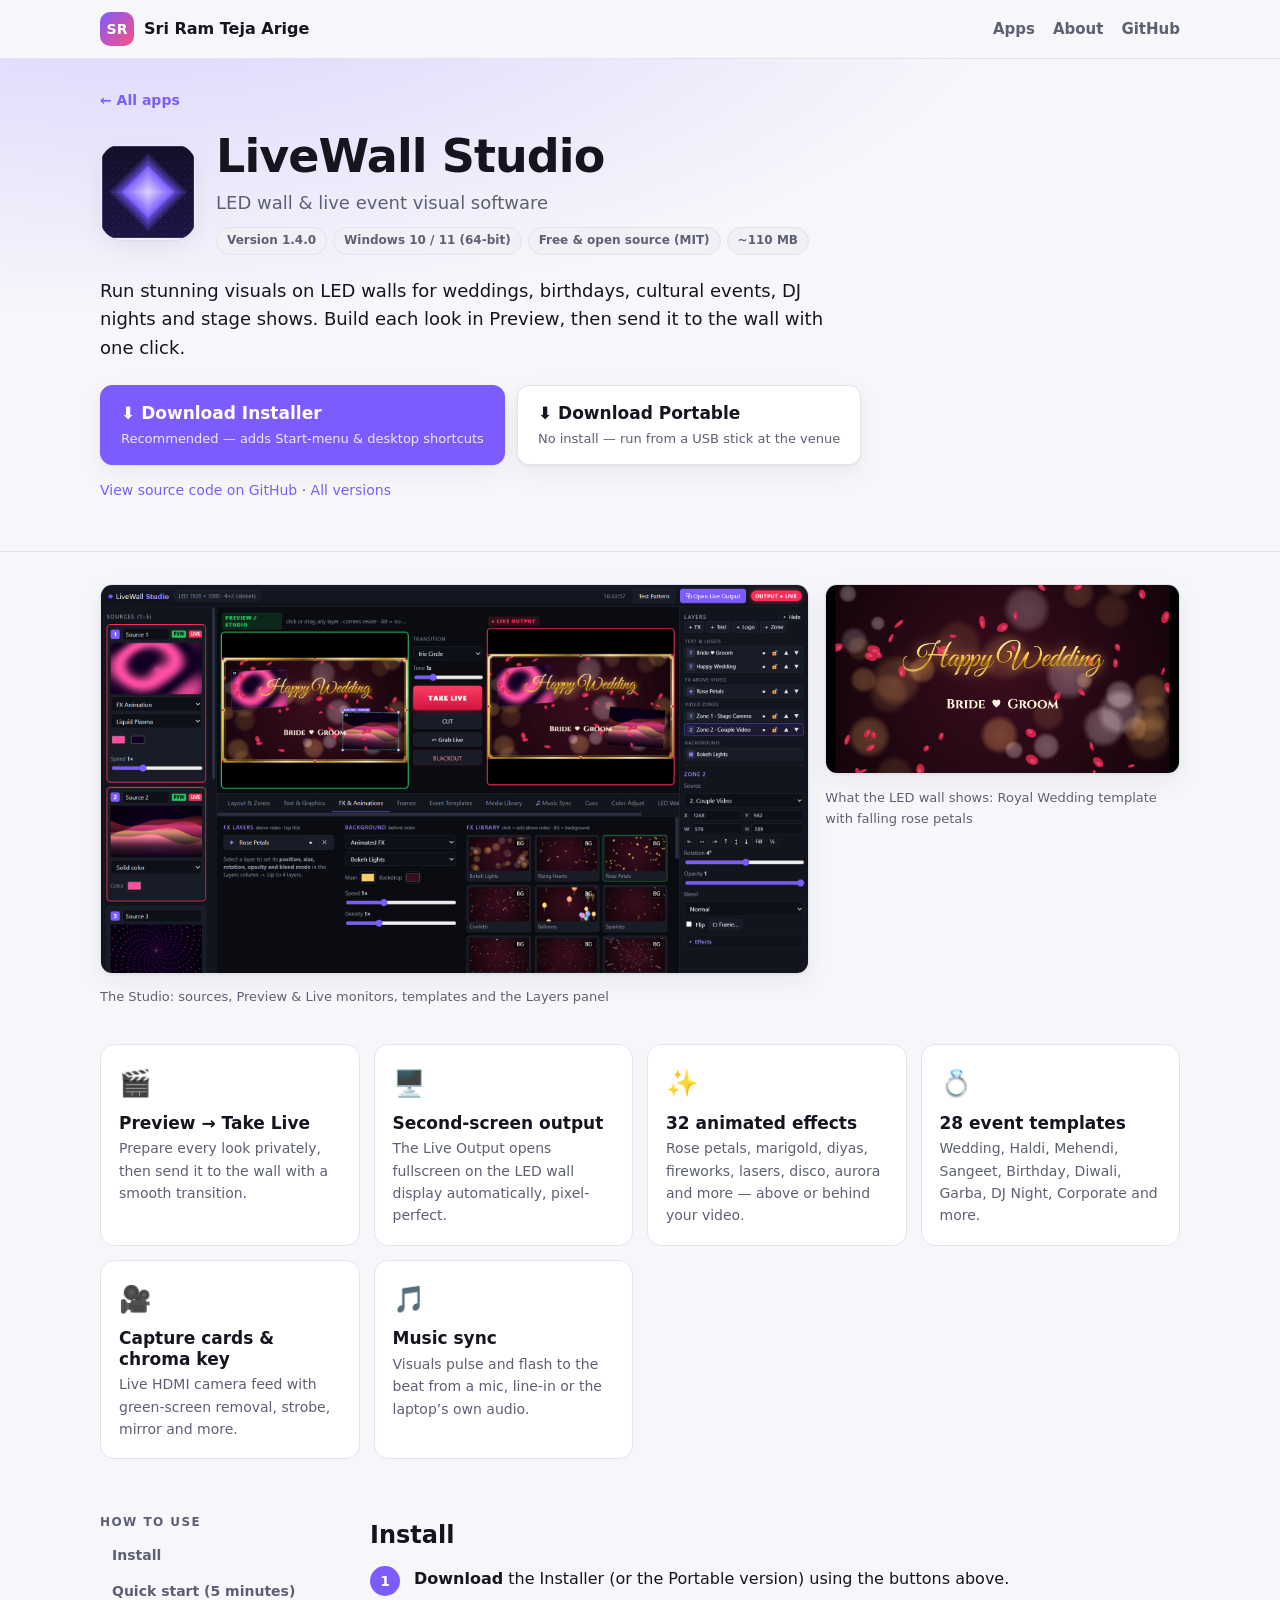
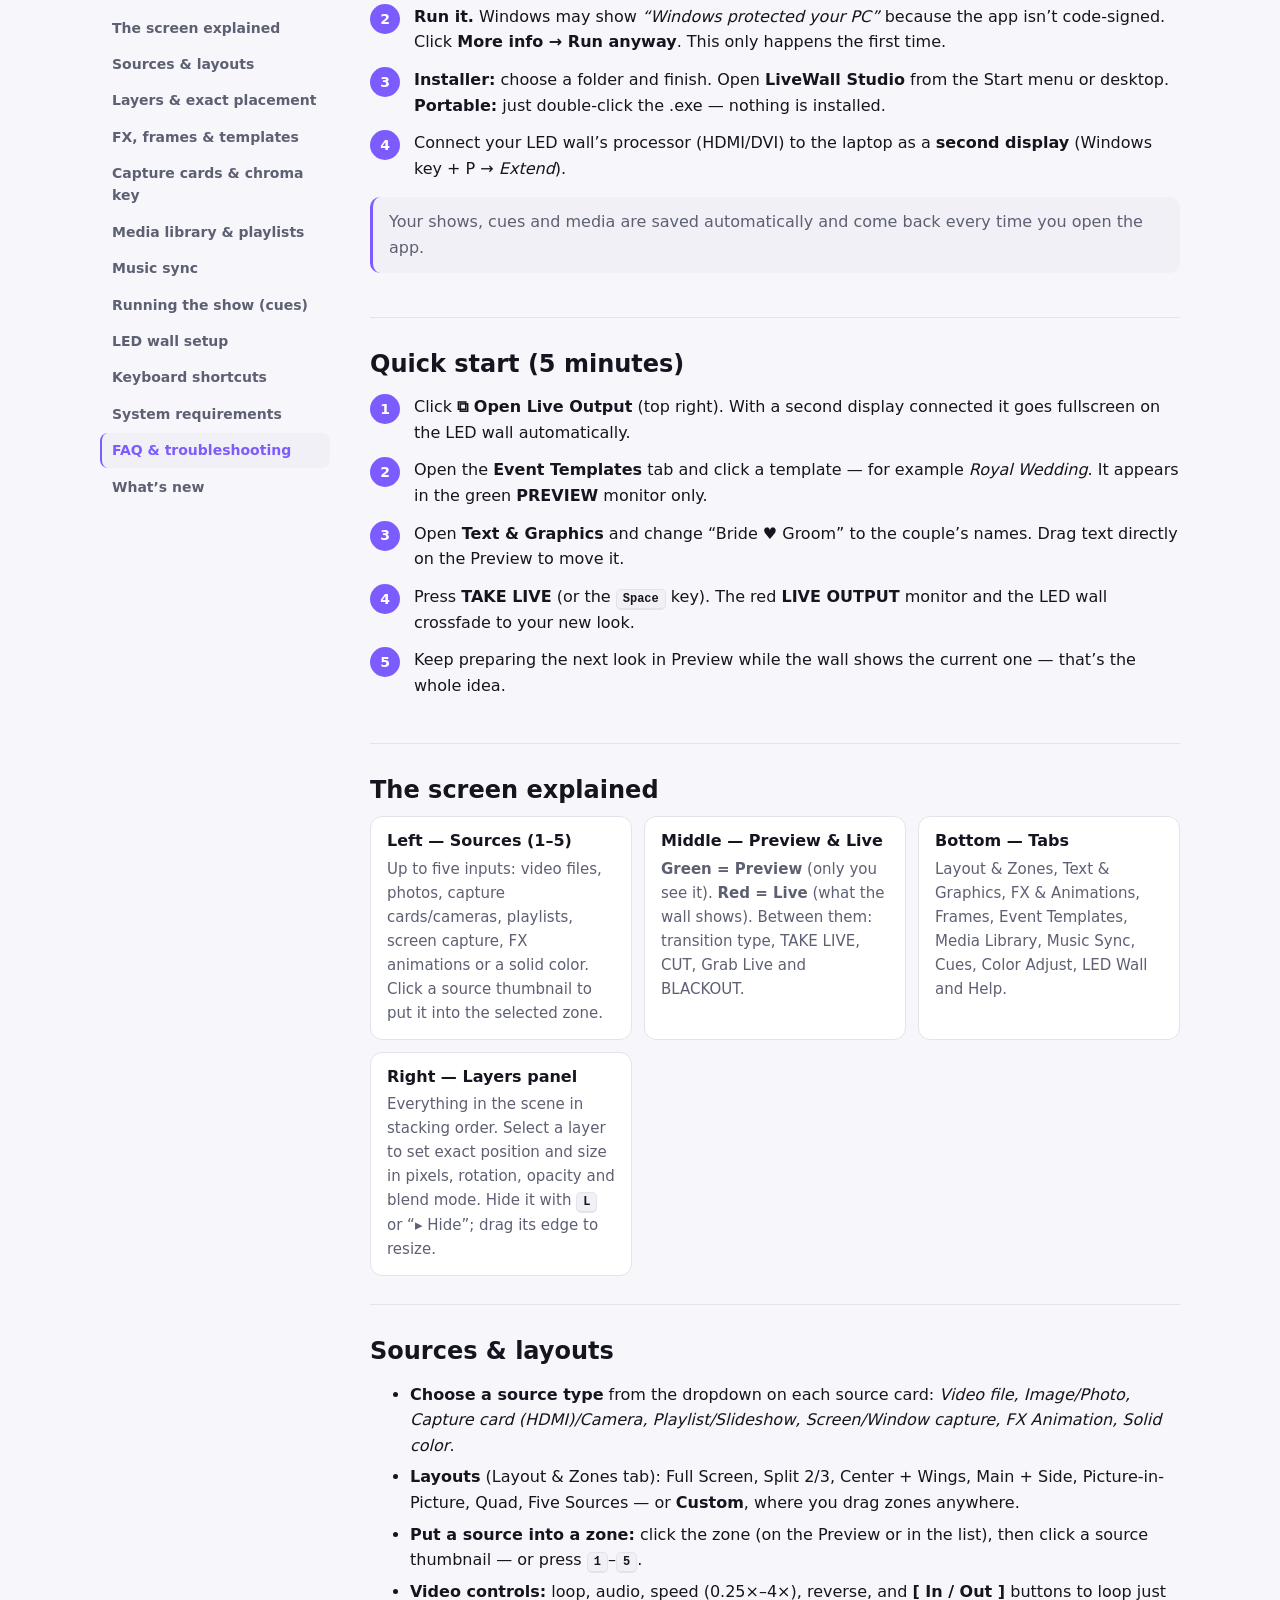
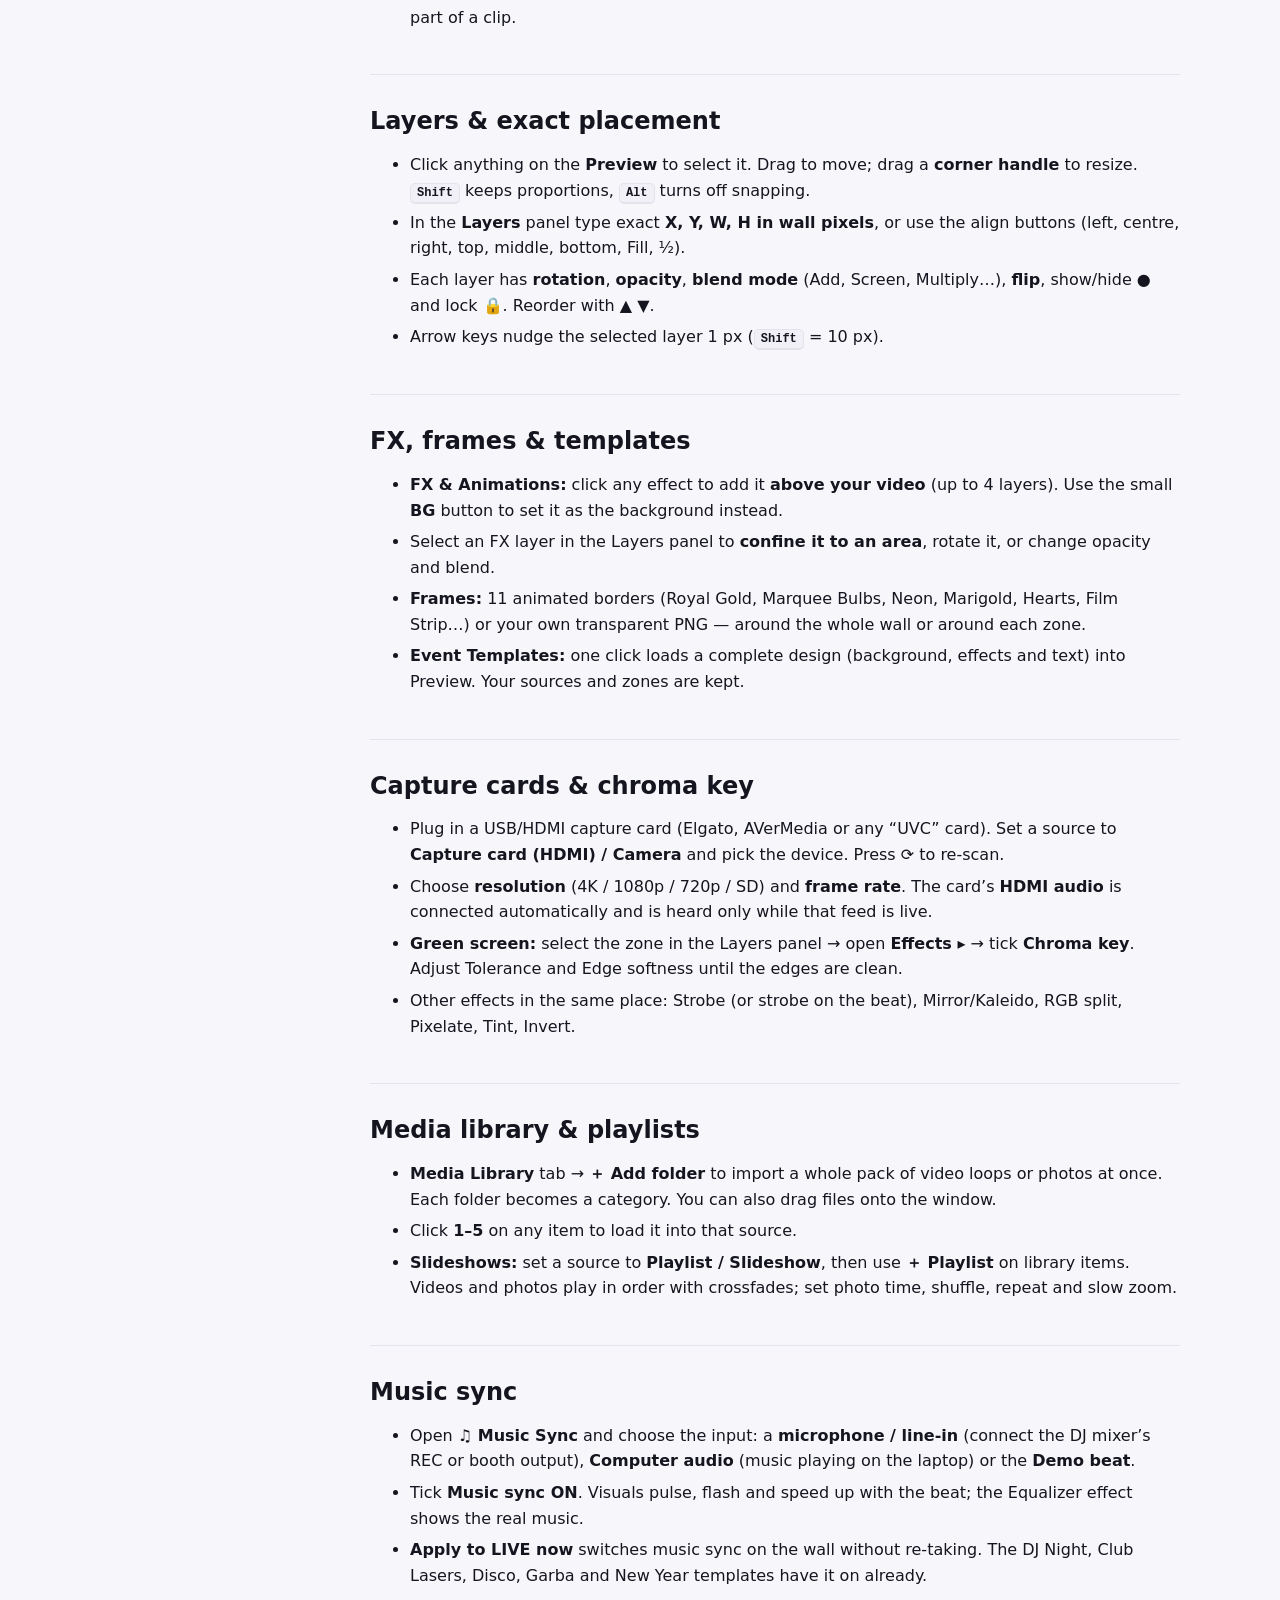
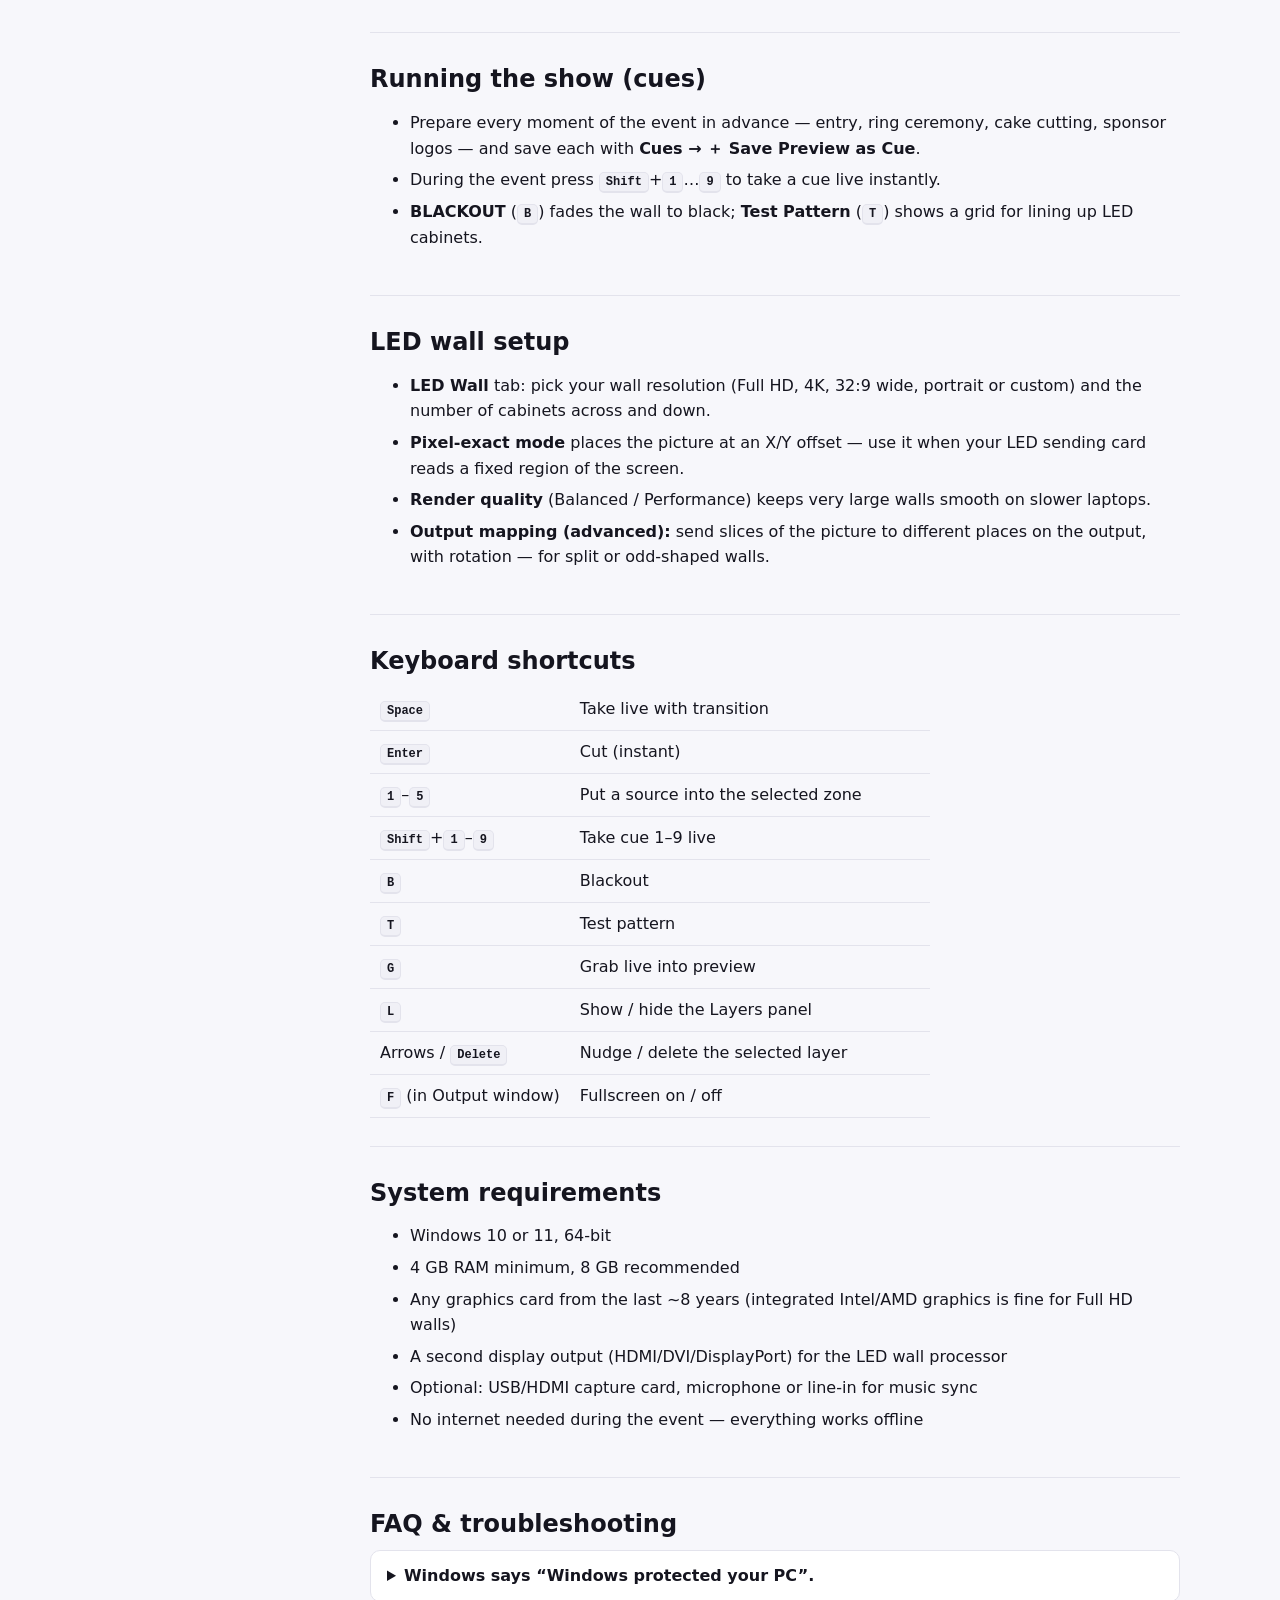
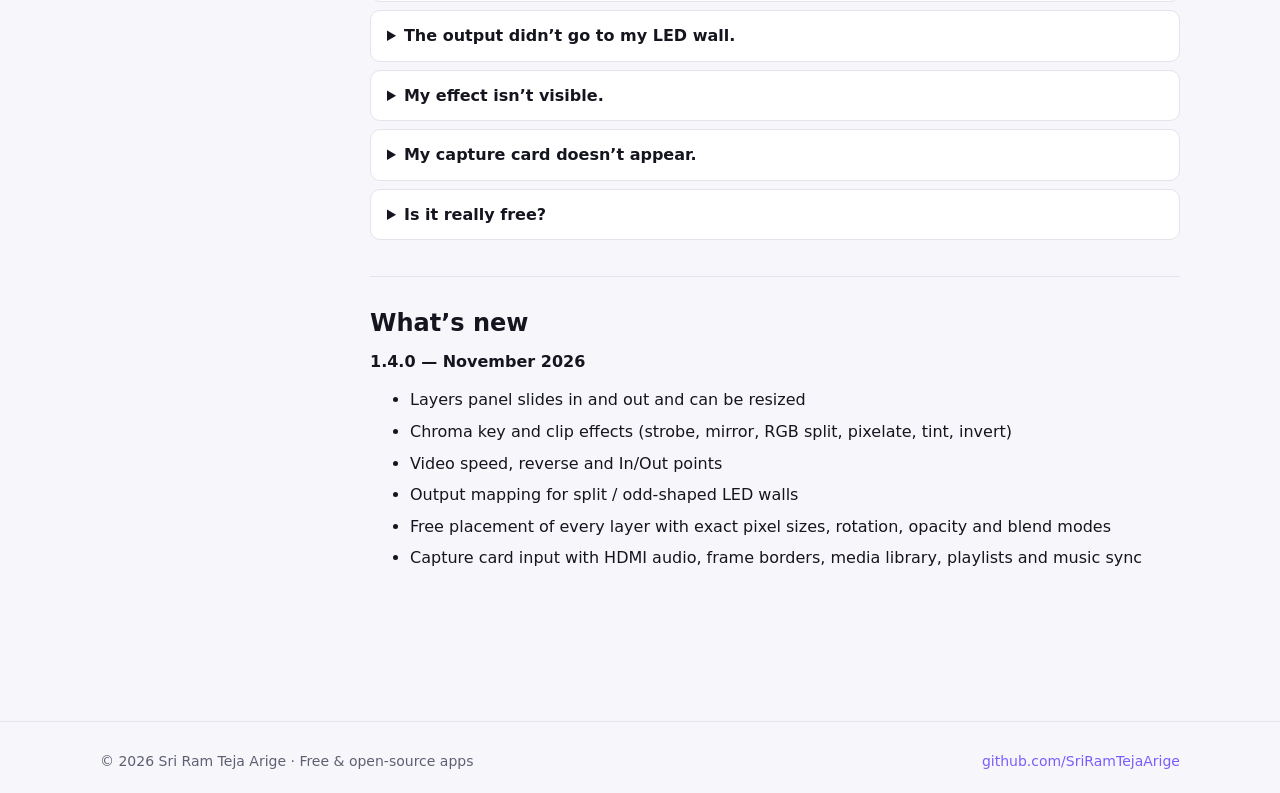
==== app.html @ c3a0a5d2 "Add apps website: home page and LiveWall Studio app page Stock Locator is unchanged.  Co-Authored-By" ====
<!doctype html>
<html lang="en">
<head>
  <meta charset="utf-8" />
  <meta name="viewport" content="width=device-width, initial-scale=1" />
  <title>App — Sri Ram Teja Arige</title>
  <meta name="description" content="Free app download, features and how-to guide." />
  <link rel="icon" href="apps/livewall-studio/icon.png" />
  <link rel="stylesheet" href="assets/style.css" />
</head>
<body data-page="app">
  <header id="site-header" class="site-header"></header>
  <main id="app-main"><section class="wrap"><p class="loading">Loading…</p></section></main>
  <footer id="site-footer" class="site-footer"></footer>
  <div id="lightbox" class="lightbox" hidden><img alt="" /></div>

  <script src="apps/apps.js"></script>
  <script src="assets/site.js"></script>
</body>
</html>
---- assets/style.css ----
:root {
  --bg: #f7f7fb;
  --surface: #ffffff;
  --surface2: #f0f0f6;
  --text: #15151f;
  --muted: #5d6072;
  --line: #e3e3ec;
  --accent: #7c5cff;
  --radius: 14px;
  --shadow: 0 1px 2px rgba(20, 20, 40, 0.06), 0 8px 24px rgba(20, 20, 40, 0.06);
  color-scheme: light;
}
@media (prefers-color-scheme: dark) {
  :root {
    --bg: #0b0c12;
    --surface: #14151e;
    --surface2: #1b1d29;
    --text: #ececf3;
    --muted: #9a9db0;
    --line: #262838;
    --shadow: 0 1px 2px rgba(0, 0, 0, 0.4), 0 10px 30px rgba(0, 0, 0, 0.35);
    color-scheme: dark;
  }
}
* { box-sizing: border-box; }
html { scroll-behavior: smooth; }
body {
  margin: 0;
  background: var(--bg);
  color: var(--text);
  font: 16px/1.6 'Segoe UI', system-ui, -apple-system, Roboto, sans-serif;
  -webkit-font-smoothing: antialiased;
}
a { color: var(--accent); text-decoration: none; }
a:hover { text-decoration: underline; }
img { max-width: 100%; }
h1, h2, h3, h4 { line-height: 1.2; margin: 0 0 0.5em; }
.wrap { max-width: 1120px; margin: 0 auto; padding: 0 20px; }
kbd {
  display: inline-block; font: 600 12px/1 ui-monospace, Consolas, monospace; padding: 3px 6px; border-radius: 5px;
  border: 1px solid var(--line); border-bottom-width: 2px; background: var(--surface2); color: var(--text);
}

/* Header & footer */
.site-header {
  position: sticky; top: 0; z-index: 10; display: flex; align-items: center; justify-content: space-between; gap: 16px;
  padding: 12px max(20px, calc((100vw - 1120px) / 2 + 20px)); background: color-mix(in srgb, var(--bg) 85%, transparent);
  backdrop-filter: blur(10px); border-bottom: 1px solid var(--line);
}
.brand { display: flex; align-items: center; gap: 10px; color: var(--text); font-weight: 700; }
.brand:hover { text-decoration: none; }
.mark { width: 34px; height: 34px; border-radius: 10px; display: grid; place-items: center; color: #fff; font-size: 14px; background: linear-gradient(135deg, #7c5cff, #ff4f81); }
.site-header nav { display: flex; gap: 18px; font-weight: 600; font-size: 15px; }
.site-header nav a { color: var(--muted); }
.site-header nav a:hover { color: var(--text); text-decoration: none; }
.site-footer {
  margin-top: 80px; padding: 28px max(20px, calc((100vw - 1120px) / 2 + 20px)); border-top: 1px solid var(--line);
  display: flex; justify-content: space-between; flex-wrap: wrap; gap: 10px; color: var(--muted); font-size: 14px;
}

/* Buttons & chips */
.btn {
  display: inline-flex; align-items: center; gap: 8px; padding: 11px 20px; border-radius: 10px; font-weight: 700;
  background: var(--accent); color: #fff; border: 1px solid transparent;
}
.btn:hover { text-decoration: none; filter: brightness(1.08); }
.btn.ghost { background: transparent; color: var(--text); border-color: var(--line); }
.chips { display: flex; flex-wrap: wrap; gap: 6px; }
.chips span { font-size: 12px; font-weight: 600; padding: 3px 10px; border-radius: 99px; background: var(--surface2); color: var(--muted); border: 1px solid var(--line); }

/* Home */
.hero { padding: 80px 0 56px; background: radial-gradient(1000px 400px at 15% -10%, color-mix(in srgb, #7c5cff 22%, transparent), transparent), radial-gradient(800px 360px at 90% 0%, color-mix(in srgb, #ff4f81 16%, transparent), transparent); }
.eyebrow { text-transform: uppercase; letter-spacing: 0.14em; font-size: 13px; font-weight: 700; color: var(--accent); margin: 0 0 10px; }
.hero h1 { font-size: clamp(36px, 6vw, 60px); letter-spacing: -0.02em; }
.hero-bio { font-size: 19px; color: var(--muted); max-width: 640px; }
.hero-cta { display: flex; gap: 12px; flex-wrap: wrap; margin-top: 24px; }
.section-head { display: flex; align-items: baseline; gap: 12px; margin: 24px 0 18px; }
.section-head h2 { font-size: 28px; margin: 0; }
.count { color: var(--muted); font-size: 15px; }
.app-grid { display: grid; grid-template-columns: repeat(auto-fill, minmax(320px, 1fr)); gap: 20px; }
.app-card {
  display: flex; flex-direction: column; gap: 14px; padding: 20px; border-radius: var(--radius); background: var(--surface);
  border: 1px solid var(--line); box-shadow: var(--shadow); color: var(--text); transition: transform 0.15s, border-color 0.15s;
}
.app-card:hover { text-decoration: none; transform: translateY(-3px); border-color: var(--accent); }
.app-card-top { display: flex; gap: 14px; align-items: center; }
.app-card-top img { border-radius: 16px; flex: none; }
.app-card-top h3 { margin: 0 0 2px; font-size: 20px; }
.app-card-top p { margin: 0; color: var(--muted); font-size: 14px; }
.app-card-shot { border-radius: 10px; border: 1px solid var(--line); aspect-ratio: 16/9; object-fit: cover; width: 100%; }
.app-card-sum { margin: 0; color: var(--muted); font-size: 15px; }
.app-card .btn { align-self: flex-start; background: var(--accent); }
.app-card.soon { align-items: center; justify-content: center; text-align: center; border-style: dashed; box-shadow: none; color: var(--muted); min-height: 220px; }
.app-card.soon:hover { transform: none; border-color: var(--line); }
.soon-icon { width: 56px; height: 56px; border-radius: 16px; display: grid; place-items: center; font-size: 28px; background: var(--surface2); }
.about { margin-top: 64px; max-width: 760px; }
.about h2 { font-size: 28px; }
.about p { color: var(--muted); font-size: 17px; }
.promises { padding-left: 20px; color: var(--muted); }
.promises b { color: var(--text); }

/* App page */
.app-hero { padding: 28px 0 36px; background: radial-gradient(900px 360px at 10% -20%, color-mix(in srgb, var(--accent) 24%, transparent), transparent); border-bottom: 1px solid var(--line); }
.back { display: inline-block; margin-bottom: 18px; font-weight: 600; font-size: 14px; }
.app-head { display: flex; gap: 20px; align-items: center; flex-wrap: wrap; }
.app-head img { border-radius: 22px; box-shadow: var(--shadow); }
.app-head h1 { font-size: clamp(30px, 5vw, 46px); margin-bottom: 4px; letter-spacing: -0.02em; }
.tag { margin: 0 0 10px; color: var(--muted); font-size: 18px; }
.lead { font-size: 18px; max-width: 760px; margin: 22px 0; }
.dls { display: flex; gap: 12px; flex-wrap: wrap; }
.dl {
  display: flex; flex-direction: column; gap: 2px; padding: 14px 20px; border-radius: 12px; min-width: 260px;
  background: var(--surface); border: 1px solid var(--line); color: var(--text); box-shadow: var(--shadow);
}
.dl:hover { text-decoration: none; border-color: var(--accent); }
.dl b { font-size: 17px; }
.dl small { color: var(--muted); font-size: 13px; }
.dl.primary { background: var(--accent); border-color: var(--accent); color: #fff; }
.dl.primary small { color: rgba(255, 255, 255, 0.85); }
.dl .dl-meta:empty { display: none; }
.fine { color: var(--muted); font-size: 14px; margin-top: 14px; }
.shots { display: grid; grid-template-columns: 2fr 1fr; gap: 16px; margin-top: 32px; }
.shots figure { margin: 0; }
.shots img { border-radius: 12px; border: 1px solid var(--line); box-shadow: var(--shadow); cursor: zoom-in; width: 100%; }
.shots figcaption { font-size: 13px; color: var(--muted); margin-top: 6px; }
.highlights { display: grid; grid-template-columns: repeat(auto-fill, minmax(240px, 1fr)); gap: 14px; margin-top: 36px; }
.hl { padding: 18px; border-radius: var(--radius); background: var(--surface); border: 1px solid var(--line); }
.hl-ic { font-size: 26px; }
.hl h3 { font-size: 17px; margin: 8px 0 4px; }
.hl p { margin: 0; color: var(--muted); font-size: 14px; }
.docs { display: grid; grid-template-columns: 230px minmax(0, 1fr); gap: 40px; margin-top: 56px; align-items: start; }
.toc { position: sticky; top: 76px; display: flex; flex-direction: column; gap: 2px; max-height: calc(100vh - 96px); overflow: auto; }
.toc h4 { font-size: 12px; text-transform: uppercase; letter-spacing: 0.12em; color: var(--muted); }
.toc a { padding: 6px 10px; border-radius: 8px; color: var(--muted); font-size: 14px; font-weight: 600; border-left: 2px solid transparent; }
.toc a:hover { background: var(--surface2); text-decoration: none; color: var(--text); }
.toc a.on { color: var(--accent); border-left-color: var(--accent); background: var(--surface2); }
.doc-body article { padding: 6px 0 28px; border-bottom: 1px solid var(--line); margin-bottom: 26px; scroll-margin-top: 80px; }
.doc-body article:last-child { border-bottom: none; }
.doc-body h2 { font-size: 24px; }
.doc-body h4 { margin-top: 14px; }
.doc-body li { margin: 6px 0; }
.steps { counter-reset: s; list-style: none; padding: 0; }
.steps li { counter-increment: s; position: relative; padding-left: 44px; margin: 12px 0; }
.steps li::before {
  content: counter(s); position: absolute; left: 0; top: 0; width: 30px; height: 30px; border-radius: 50%;
  display: grid; place-items: center; font-weight: 800; font-size: 14px; color: #fff; background: var(--accent);
}
.note { padding: 12px 16px; border-radius: 10px; background: var(--surface2); border-left: 3px solid var(--accent); color: var(--muted); }
.explain { display: grid; grid-template-columns: repeat(auto-fill, minmax(240px, 1fr)); gap: 12px; }
.explain > div { padding: 14px 16px; border-radius: 12px; background: var(--surface); border: 1px solid var(--line); }
.explain h4 { margin: 0 0 6px; }
.explain p { margin: 0; color: var(--muted); font-size: 15px; }
table.keys { border-collapse: collapse; width: 100%; max-width: 560px; }
table.keys td { padding: 8px 10px; border-bottom: 1px solid var(--line); }
table.keys td:first-child { white-space: nowrap; width: 1%; }
details { padding: 12px 16px; border-radius: 10px; background: var(--surface); border: 1px solid var(--line); margin: 8px 0; }
details summary { cursor: pointer; font-weight: 600; }
details p { color: var(--muted); margin: 8px 0 0; }
.lightbox { position: fixed; inset: 0; z-index: 50; background: rgba(0, 0, 0, 0.85); display: grid; place-items: center; padding: 20px; cursor: zoom-out; }
.lightbox[hidden] { display: none; }
.lightbox img { max-height: 92vh; border-radius: 8px; }
.loading, .notfound { padding: 80px 0; text-align: center; color: var(--muted); }

@media (max-width: 820px) {
  .docs { grid-template-columns: 1fr; gap: 16px; }
  .toc { position: static; flex-direction: row; flex-wrap: wrap; max-height: none; }
  .toc h4 { width: 100%; }
  .toc a { border-left: none; border: 1px solid var(--line); }
  .shots { grid-template-columns: 1fr; }
  .dl { min-width: 0; flex: 1 1 100%; }
  .site-header nav { gap: 12px; font-size: 14px; }
  .brand span:last-child { display: none; }
}
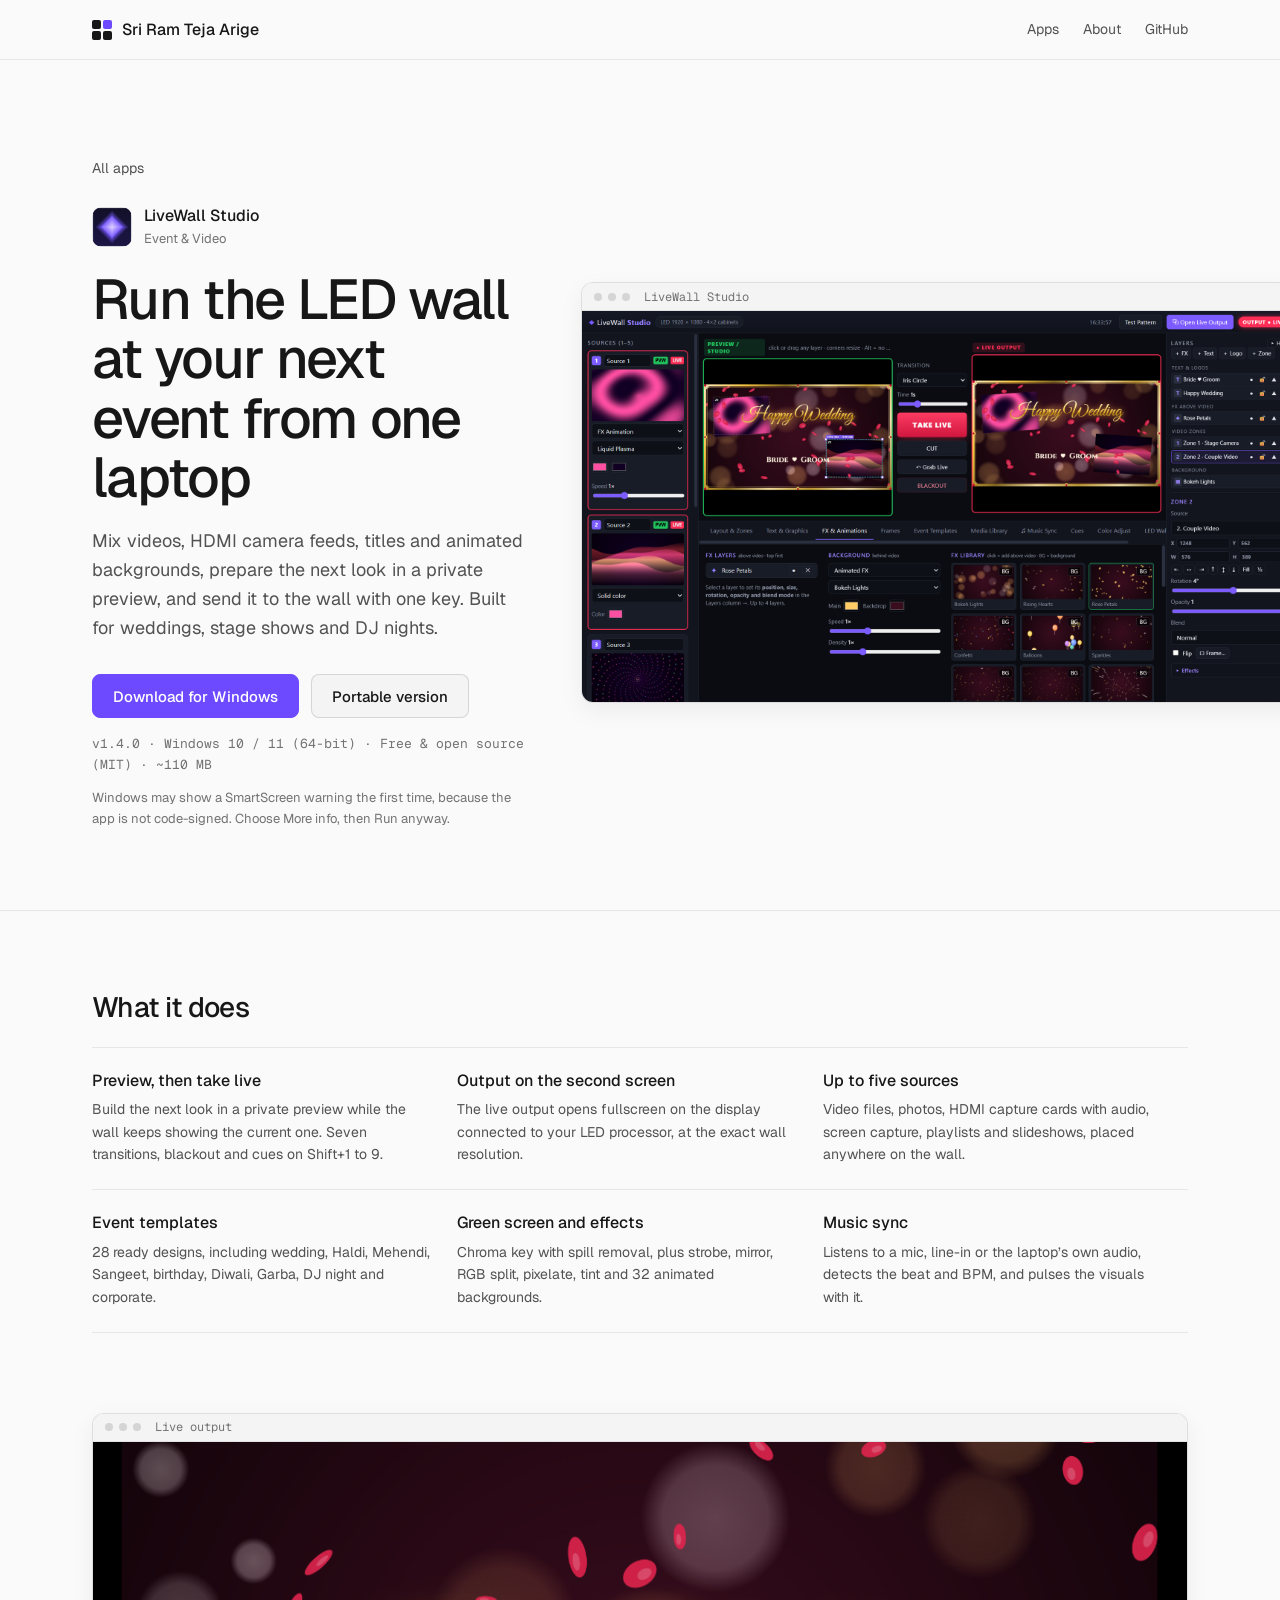
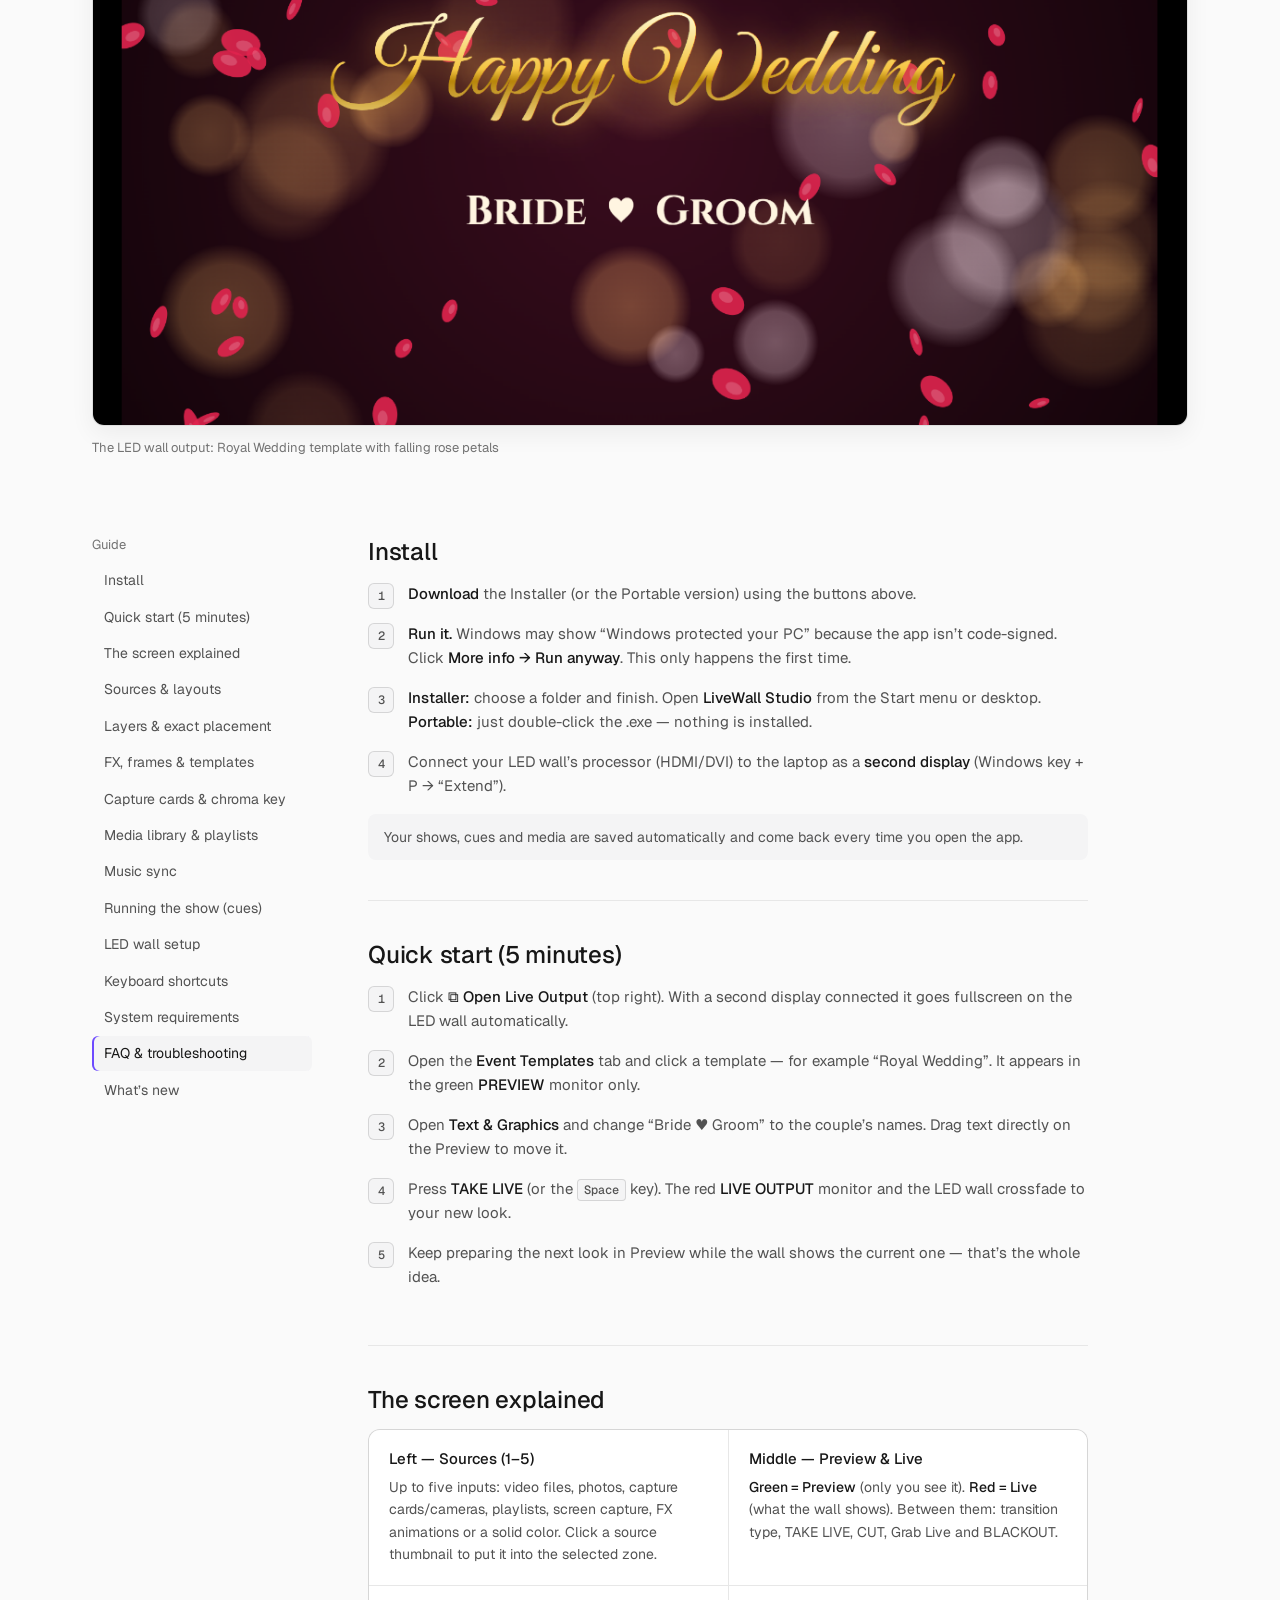
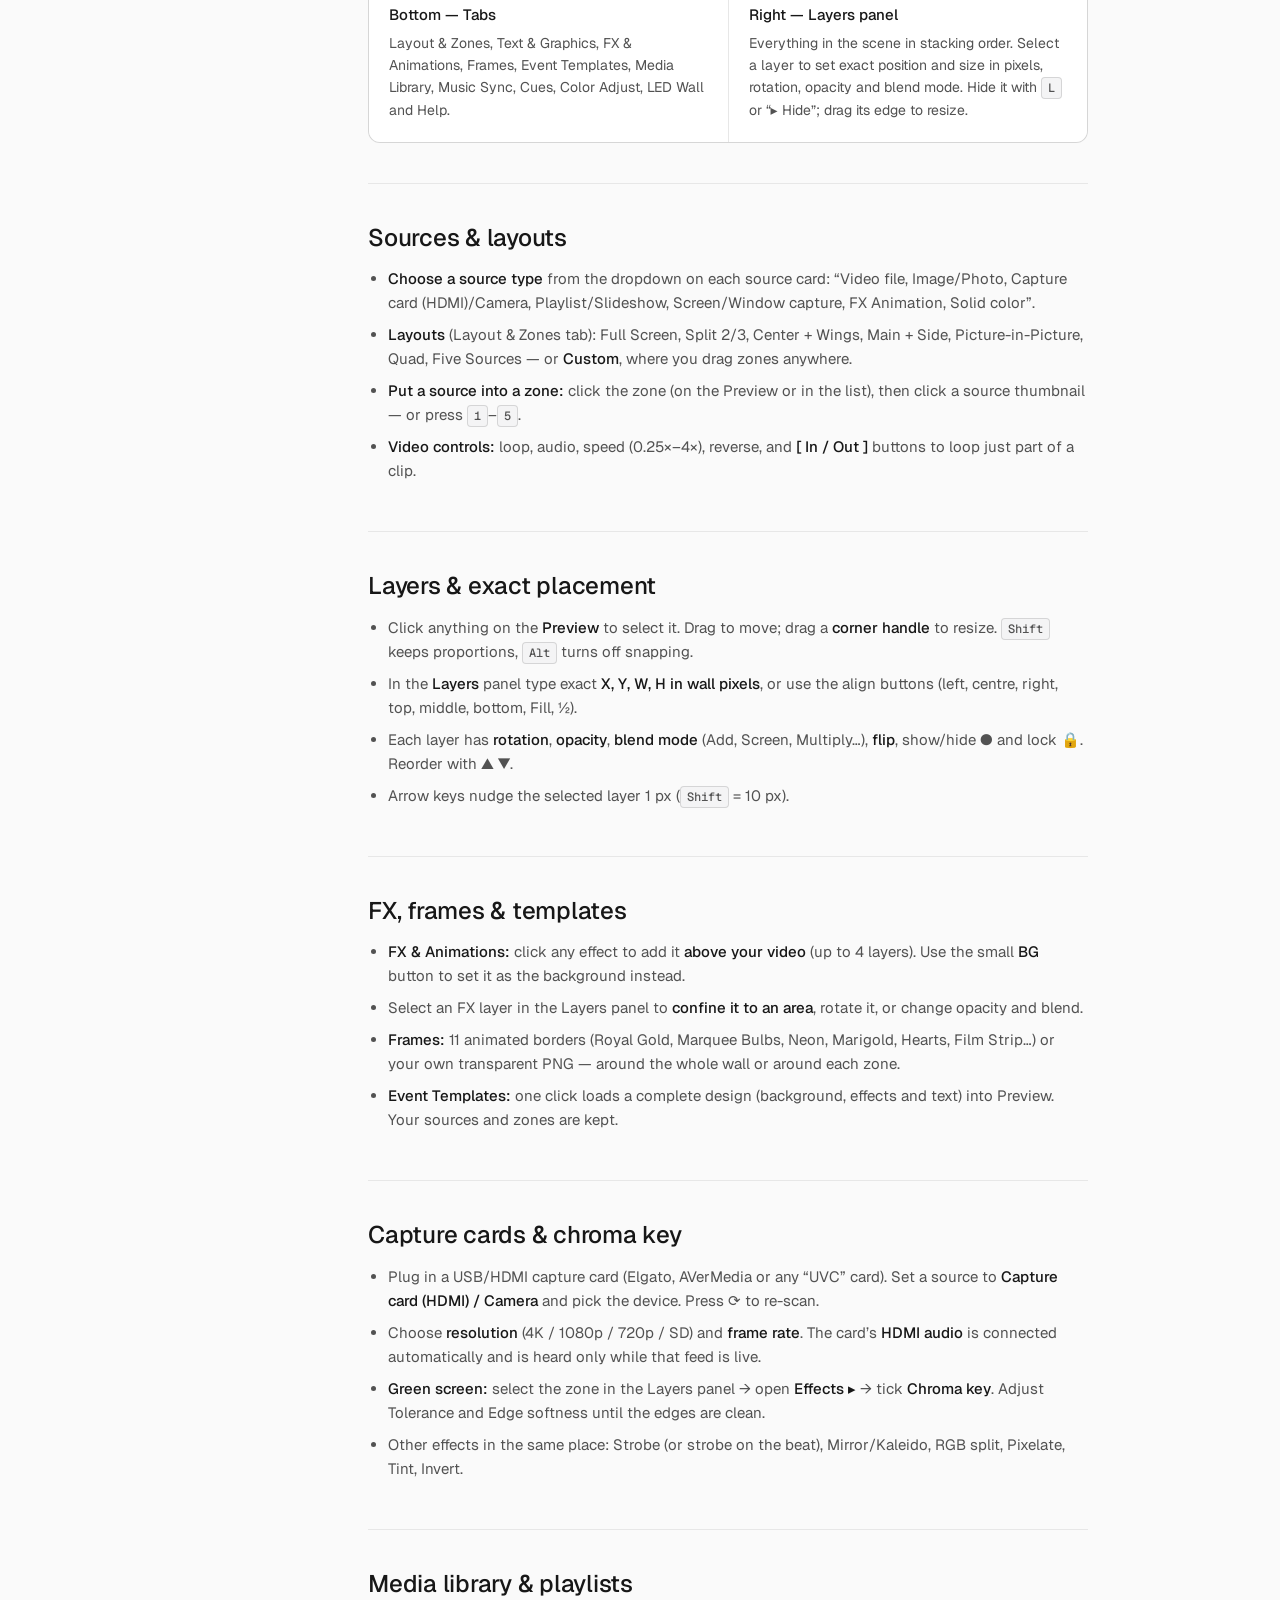
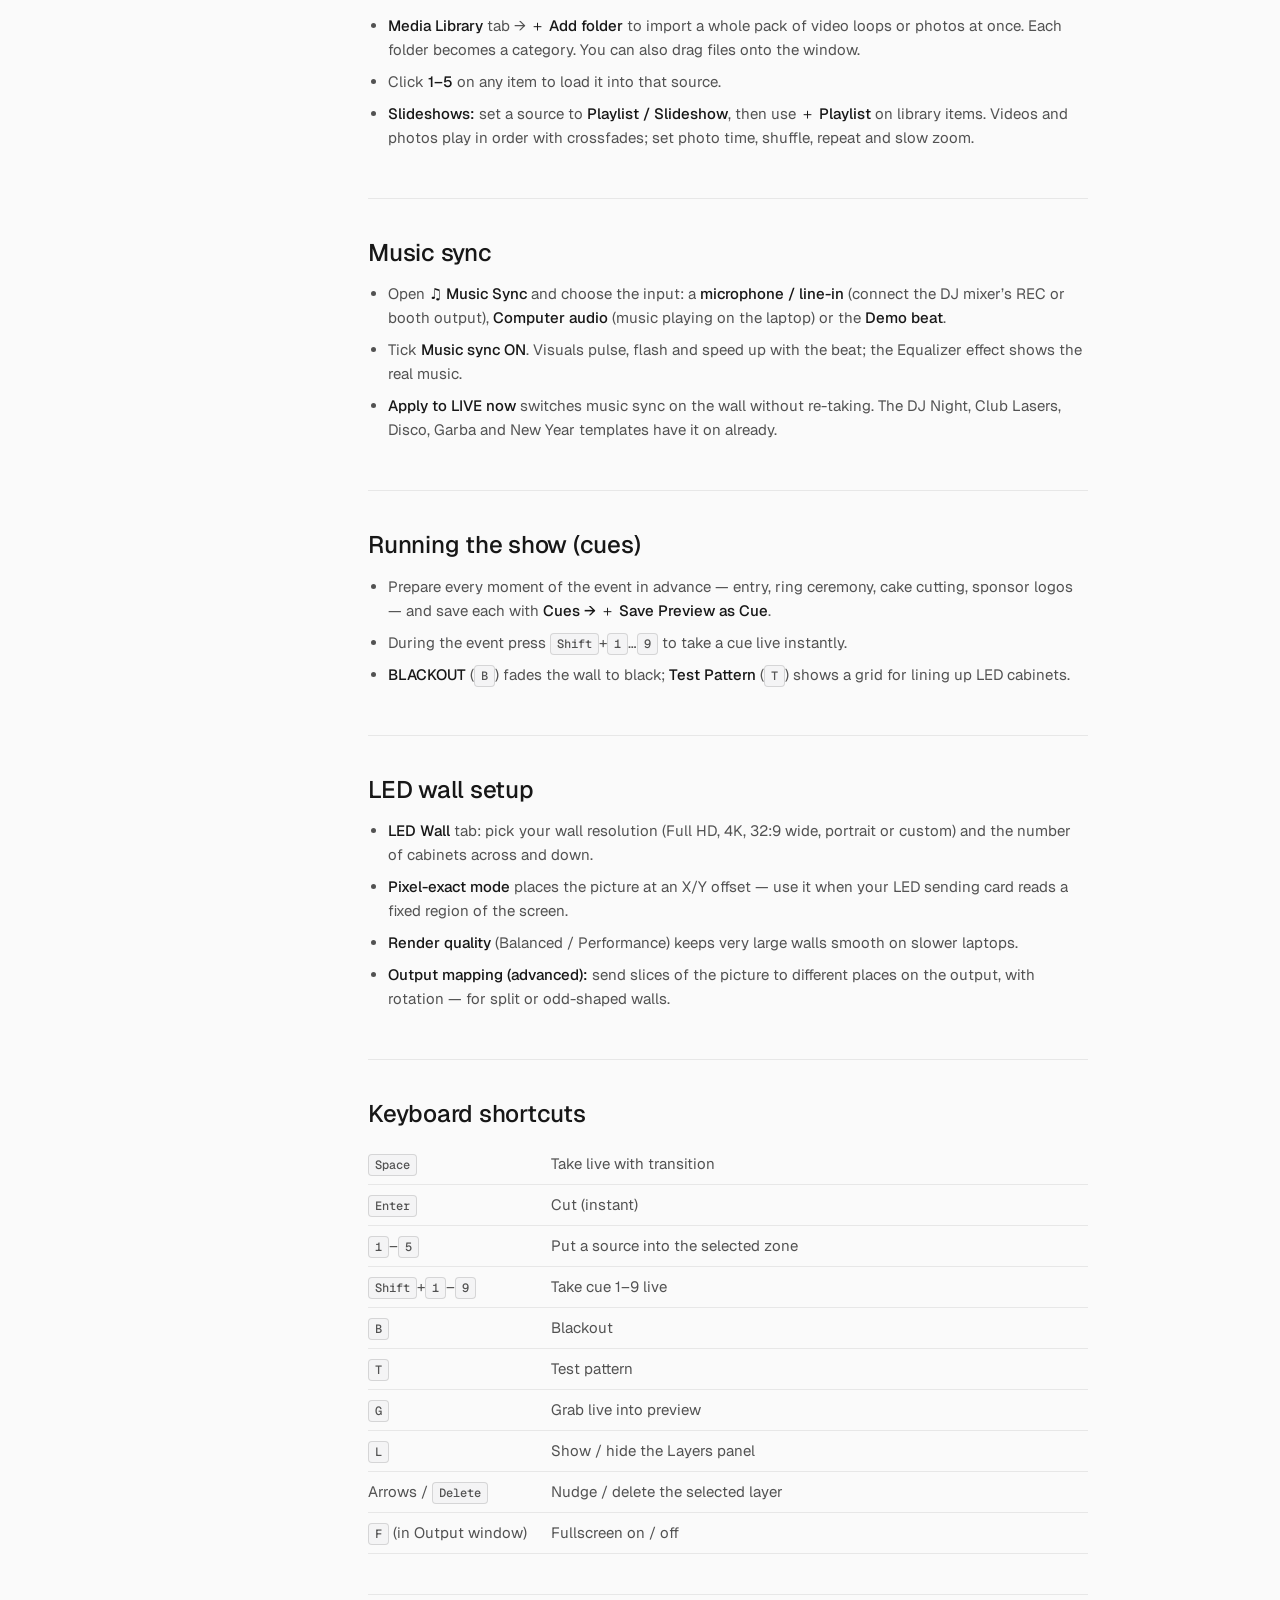
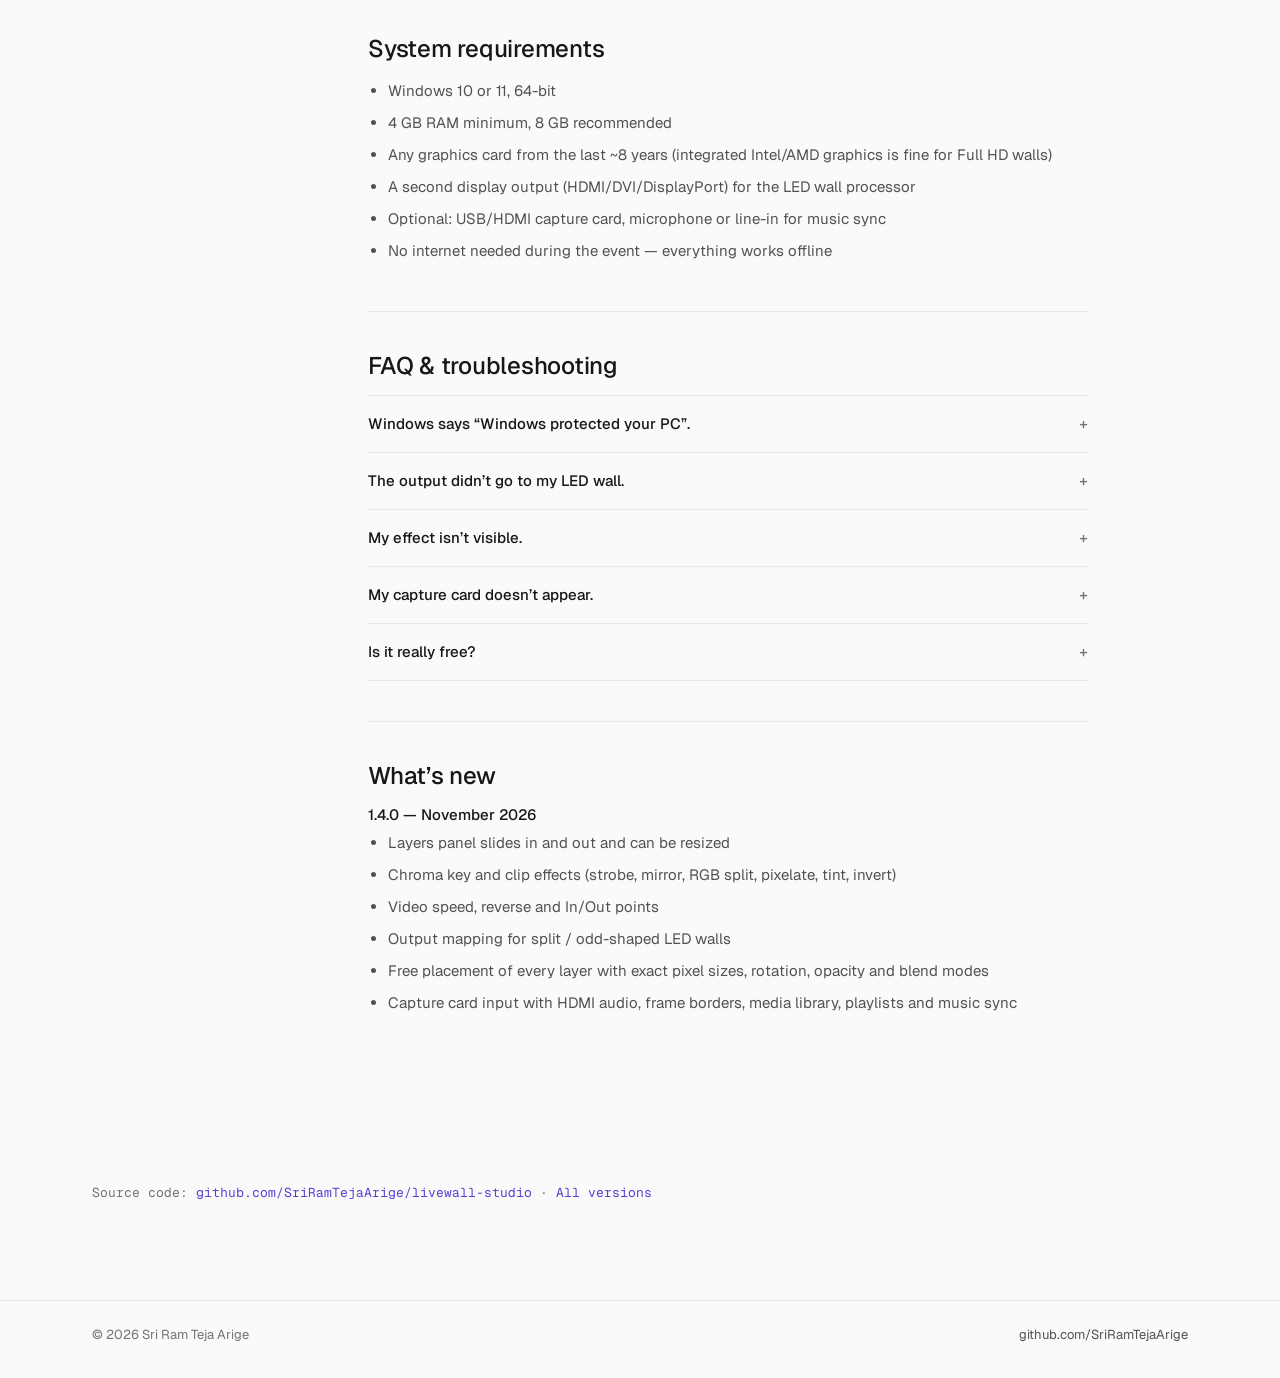
==== commit cc14b531: "Redesign site: quieter, more professional (unslop pass) - Remove gradient washes, gradient logo tile" ====
--- a/app.html
+++ b/app.html
@@ -3,14 +3,17 @@
 <head>
   <meta charset="utf-8" />
   <meta name="viewport" content="width=device-width, initial-scale=1" />
-  <title>App — Sri Ram Teja Arige</title>
-  <meta name="description" content="Free app download, features and how-to guide." />
+  <title>App · Sri Ram Teja Arige</title>
+  <meta name="description" content="Free app download and user guide." />
   <link rel="icon" href="apps/livewall-studio/icon.png" />
+  <link rel="preconnect" href="https://fonts.googleapis.com" />
+  <link rel="preconnect" href="https://fonts.gstatic.com" crossorigin />
+  <link rel="stylesheet" href="https://fonts.googleapis.com/css2?family=Geist:wght@400;500;600&family=Geist+Mono:wght@400;500&display=swap" />
   <link rel="stylesheet" href="assets/style.css" />
 </head>
 <body data-page="app">
   <header id="site-header" class="site-header"></header>
-  <main id="app-main"><section class="wrap"><p class="loading">Loading…</p></section></main>
+  <main id="app-main"><section class="wrap"><p class="loading">Loading</p></section></main>
   <footer id="site-footer" class="site-footer"></footer>
   <div id="lightbox" class="lightbox" hidden><img alt="" /></div>
 
--- a/assets/style.css
+++ b/assets/style.css
@@ -1,173 +1,217 @@
+/* Graphite neutral ramp, one accent (LiveWall violet), Geist + Geist Mono. 4px spacing grid. */
 :root {
-  --bg: #f7f7fb;
-  --surface: #ffffff;
-  --surface2: #f0f0f6;
-  --text: #15151f;
-  --muted: #5d6072;
-  --line: #e3e3ec;
-  --accent: #7c5cff;
-  --radius: 14px;
-  --shadow: 0 1px 2px rgba(20, 20, 40, 0.06), 0 8px 24px rgba(20, 20, 40, 0.06);
+  --page: #fafafa;
+  --card: #ffffff;
+  --raised: #f4f4f5;
+  --text: #171717;
+  --text-2: #525252;
+  --muted: #737373;
+  --line: rgba(23, 23, 23, 0.08);
+  --line-strong: rgba(23, 23, 23, 0.14);
+  --accent: #6d4aff;          /* fill: white text on it passes 4.5:1 */
+  --accent-hover: #5f3cf2;
+  --accent-text: #5a3fd6;     /* accent used as text on light surfaces */
+  --shadow-sm: 0 1px 2px rgba(0, 0, 0, 0.05);
+  --shadow-lg: 0 8px 24px rgba(0, 0, 0, 0.06);
+  --ease: cubic-bezier(0.22, 1, 0.36, 1);
+  --sans: 'Geist', 'Segoe UI', system-ui, sans-serif;
+  --mono: 'Geist Mono', ui-monospace, Consolas, monospace;
   color-scheme: light;
 }
 @media (prefers-color-scheme: dark) {
   :root {
-    --bg: #0b0c12;
-    --surface: #14151e;
-    --surface2: #1b1d29;
-    --text: #ececf3;
-    --muted: #9a9db0;
-    --line: #262838;
-    --shadow: 0 1px 2px rgba(0, 0, 0, 0.4), 0 10px 30px rgba(0, 0, 0, 0.35);
+    --page: #141415;
+    --card: #19191b;
+    --raised: #232325;
+    --text: #ededed;
+    --text-2: #a1a1a6;
+    --muted: #85858b;
+    --line: rgba(237, 237, 237, 0.08);
+    --line-strong: rgba(237, 237, 237, 0.14);
+    --accent-text: #a996ff;
+    --shadow-sm: none;
+    --shadow-lg: 0 16px 40px rgba(0, 0, 0, 0.45);
     color-scheme: dark;
   }
 }
+
 * { box-sizing: border-box; }
 html { scroll-behavior: smooth; }
 body {
   margin: 0;
-  background: var(--bg);
+  background: var(--page);
   color: var(--text);
-  font: 16px/1.6 'Segoe UI', system-ui, -apple-system, Roboto, sans-serif;
+  font: 400 15px/1.6 var(--sans);
   -webkit-font-smoothing: antialiased;
-}
-a { color: var(--accent); text-decoration: none; }
-a:hover { text-decoration: underline; }
-img { max-width: 100%; }
-h1, h2, h3, h4 { line-height: 1.2; margin: 0 0 0.5em; }
-.wrap { max-width: 1120px; margin: 0 auto; padding: 0 20px; }
+  text-rendering: optimizeLegibility;
+}
+h1, h2, h3, h4 { font-weight: 500; line-height: 1.15; margin: 0; }
+p { margin: 0; }
+a { color: var(--accent-text); text-decoration: none; }
+a:hover { text-decoration: underline; text-underline-offset: 3px; }
+a:focus-visible, button:focus-visible { outline: 2px solid var(--accent); outline-offset: 2px; border-radius: 6px; }
+img { max-width: 100%; display: block; }
+.wrap { max-width: 1160px; margin: 0 auto; padding: 0 32px; }
+.mono { font-family: var(--mono); font-size: 13px; color: var(--muted); font-variant-numeric: tabular-nums; }
 kbd {
-  display: inline-block; font: 600 12px/1 ui-monospace, Consolas, monospace; padding: 3px 6px; border-radius: 5px;
-  border: 1px solid var(--line); border-bottom-width: 2px; background: var(--surface2); color: var(--text);
-}
-
-/* Header & footer */
-.site-header {
-  position: sticky; top: 0; z-index: 10; display: flex; align-items: center; justify-content: space-between; gap: 16px;
-  padding: 12px max(20px, calc((100vw - 1120px) / 2 + 20px)); background: color-mix(in srgb, var(--bg) 85%, transparent);
-  backdrop-filter: blur(10px); border-bottom: 1px solid var(--line);
-}
-.brand { display: flex; align-items: center; gap: 10px; color: var(--text); font-weight: 700; }
+  display: inline-block; min-width: 20px; padding: 1px 6px; text-align: center;
+  font: 500 12px/18px var(--mono); color: var(--text-2);
+  background: var(--raised); border: 1px solid var(--line-strong); border-radius: 4px;
+}
+
+/* ---------------------------------------------------------------- header / footer */
+.site-header { position: sticky; top: 0; z-index: 10; height: 60px; background: var(--page); border-bottom: 1px solid var(--line); }
+.site-header .wrap { height: 100%; display: flex; align-items: center; justify-content: space-between; }
+.brand { display: flex; align-items: center; gap: 10px; color: var(--text); font-weight: 500; font-size: 16px; }
 .brand:hover { text-decoration: none; }
-.mark { width: 34px; height: 34px; border-radius: 10px; display: grid; place-items: center; color: #fff; font-size: 14px; background: linear-gradient(135deg, #7c5cff, #ff4f81); }
-.site-header nav { display: flex; gap: 18px; font-weight: 600; font-size: 15px; }
-.site-header nav a { color: var(--muted); }
+.mark { width: 20px; height: 20px; display: grid; grid-template-columns: 1fr 1fr; gap: 2px; }
+.mark i { background: var(--text); border-radius: 2px; }
+.mark i:nth-child(2) { background: var(--accent); }
+.site-header nav { display: flex; gap: 24px; font-size: 14px; }
+.site-header nav a { color: var(--text-2); transition: color 150ms var(--ease); }
 .site-header nav a:hover { color: var(--text); text-decoration: none; }
-.site-footer {
-  margin-top: 80px; padding: 28px max(20px, calc((100vw - 1120px) / 2 + 20px)); border-top: 1px solid var(--line);
-  display: flex; justify-content: space-between; flex-wrap: wrap; gap: 10px; color: var(--muted); font-size: 14px;
-}
-
-/* Buttons & chips */
+.site-footer { margin-top: 96px; border-top: 1px solid var(--line); }
+.site-footer .wrap { padding-top: 24px; padding-bottom: 32px; display: flex; justify-content: space-between; gap: 16px; flex-wrap: wrap; font-size: 13px; color: var(--muted); }
+.site-footer a { color: var(--text-2); }
+
+/* ---------------------------------------------------------------- buttons */
 .btn {
-  display: inline-flex; align-items: center; gap: 8px; padding: 11px 20px; border-radius: 10px; font-weight: 700;
-  background: var(--accent); color: #fff; border: 1px solid transparent;
-}
-.btn:hover { text-decoration: none; filter: brightness(1.08); }
-.btn.ghost { background: transparent; color: var(--text); border-color: var(--line); }
-.chips { display: flex; flex-wrap: wrap; gap: 6px; }
-.chips span { font-size: 12px; font-weight: 600; padding: 3px 10px; border-radius: 99px; background: var(--surface2); color: var(--muted); border: 1px solid var(--line); }
-
-/* Home */
-.hero { padding: 80px 0 56px; background: radial-gradient(1000px 400px at 15% -10%, color-mix(in srgb, #7c5cff 22%, transparent), transparent), radial-gradient(800px 360px at 90% 0%, color-mix(in srgb, #ff4f81 16%, transparent), transparent); }
-.eyebrow { text-transform: uppercase; letter-spacing: 0.14em; font-size: 13px; font-weight: 700; color: var(--accent); margin: 0 0 10px; }
-.hero h1 { font-size: clamp(36px, 6vw, 60px); letter-spacing: -0.02em; }
-.hero-bio { font-size: 19px; color: var(--muted); max-width: 640px; }
-.hero-cta { display: flex; gap: 12px; flex-wrap: wrap; margin-top: 24px; }
-.section-head { display: flex; align-items: baseline; gap: 12px; margin: 24px 0 18px; }
-.section-head h2 { font-size: 28px; margin: 0; }
-.count { color: var(--muted); font-size: 15px; }
-.app-grid { display: grid; grid-template-columns: repeat(auto-fill, minmax(320px, 1fr)); gap: 20px; }
-.app-card {
-  display: flex; flex-direction: column; gap: 14px; padding: 20px; border-radius: var(--radius); background: var(--surface);
-  border: 1px solid var(--line); box-shadow: var(--shadow); color: var(--text); transition: transform 0.15s, border-color 0.15s;
-}
-.app-card:hover { text-decoration: none; transform: translateY(-3px); border-color: var(--accent); }
-.app-card-top { display: flex; gap: 14px; align-items: center; }
-.app-card-top img { border-radius: 16px; flex: none; }
-.app-card-top h3 { margin: 0 0 2px; font-size: 20px; }
-.app-card-top p { margin: 0; color: var(--muted); font-size: 14px; }
-.app-card-shot { border-radius: 10px; border: 1px solid var(--line); aspect-ratio: 16/9; object-fit: cover; width: 100%; }
-.app-card-sum { margin: 0; color: var(--muted); font-size: 15px; }
-.app-card .btn { align-self: flex-start; background: var(--accent); }
-.app-card.soon { align-items: center; justify-content: center; text-align: center; border-style: dashed; box-shadow: none; color: var(--muted); min-height: 220px; }
-.app-card.soon:hover { transform: none; border-color: var(--line); }
-.soon-icon { width: 56px; height: 56px; border-radius: 16px; display: grid; place-items: center; font-size: 28px; background: var(--surface2); }
-.about { margin-top: 64px; max-width: 760px; }
-.about h2 { font-size: 28px; }
-.about p { color: var(--muted); font-size: 17px; }
-.promises { padding-left: 20px; color: var(--muted); }
-.promises b { color: var(--text); }
-
-/* App page */
-.app-hero { padding: 28px 0 36px; background: radial-gradient(900px 360px at 10% -20%, color-mix(in srgb, var(--accent) 24%, transparent), transparent); border-bottom: 1px solid var(--line); }
-.back { display: inline-block; margin-bottom: 18px; font-weight: 600; font-size: 14px; }
-.app-head { display: flex; gap: 20px; align-items: center; flex-wrap: wrap; }
-.app-head img { border-radius: 22px; box-shadow: var(--shadow); }
-.app-head h1 { font-size: clamp(30px, 5vw, 46px); margin-bottom: 4px; letter-spacing: -0.02em; }
-.tag { margin: 0 0 10px; color: var(--muted); font-size: 18px; }
-.lead { font-size: 18px; max-width: 760px; margin: 22px 0; }
-.dls { display: flex; gap: 12px; flex-wrap: wrap; }
-.dl {
-  display: flex; flex-direction: column; gap: 2px; padding: 14px 20px; border-radius: 12px; min-width: 260px;
-  background: var(--surface); border: 1px solid var(--line); color: var(--text); box-shadow: var(--shadow);
-}
-.dl:hover { text-decoration: none; border-color: var(--accent); }
-.dl b { font-size: 17px; }
-.dl small { color: var(--muted); font-size: 13px; }
-.dl.primary { background: var(--accent); border-color: var(--accent); color: #fff; }
-.dl.primary small { color: rgba(255, 255, 255, 0.85); }
-.dl .dl-meta:empty { display: none; }
-.fine { color: var(--muted); font-size: 14px; margin-top: 14px; }
-.shots { display: grid; grid-template-columns: 2fr 1fr; gap: 16px; margin-top: 32px; }
-.shots figure { margin: 0; }
-.shots img { border-radius: 12px; border: 1px solid var(--line); box-shadow: var(--shadow); cursor: zoom-in; width: 100%; }
-.shots figcaption { font-size: 13px; color: var(--muted); margin-top: 6px; }
-.highlights { display: grid; grid-template-columns: repeat(auto-fill, minmax(240px, 1fr)); gap: 14px; margin-top: 36px; }
-.hl { padding: 18px; border-radius: var(--radius); background: var(--surface); border: 1px solid var(--line); }
-.hl-ic { font-size: 26px; }
-.hl h3 { font-size: 17px; margin: 8px 0 4px; }
-.hl p { margin: 0; color: var(--muted); font-size: 14px; }
-.docs { display: grid; grid-template-columns: 230px minmax(0, 1fr); gap: 40px; margin-top: 56px; align-items: start; }
-.toc { position: sticky; top: 76px; display: flex; flex-direction: column; gap: 2px; max-height: calc(100vh - 96px); overflow: auto; }
-.toc h4 { font-size: 12px; text-transform: uppercase; letter-spacing: 0.12em; color: var(--muted); }
-.toc a { padding: 6px 10px; border-radius: 8px; color: var(--muted); font-size: 14px; font-weight: 600; border-left: 2px solid transparent; }
-.toc a:hover { background: var(--surface2); text-decoration: none; color: var(--text); }
-.toc a.on { color: var(--accent); border-left-color: var(--accent); background: var(--surface2); }
-.doc-body article { padding: 6px 0 28px; border-bottom: 1px solid var(--line); margin-bottom: 26px; scroll-margin-top: 80px; }
+  display: inline-flex; align-items: center; justify-content: center; gap: 8px; height: 44px; padding: 0 20px;
+  border-radius: 8px; font: 500 15px/1 var(--sans); white-space: nowrap;
+  background: var(--raised); color: var(--text); border: 1px solid var(--line-strong);
+  transition: background-color 150ms var(--ease), border-color 150ms var(--ease), transform 120ms var(--ease);
+}
+.btn:hover { text-decoration: none; border-color: var(--text-2); }
+.btn:active { transform: scale(0.98); }
+.btn.primary { background: var(--accent); color: #fff; border-color: var(--accent); }
+.btn.primary:hover { background: var(--accent-hover); border-color: var(--accent-hover); }
+.btn.sm { height: 36px; padding: 0 16px; font-size: 14px; }
+.actions { display: flex; gap: 12px; flex-wrap: wrap; align-items: center; }
+
+/* ---------------------------------------------------------------- hero (split: text + product view) */
+.hero { padding: 96px 0 80px; border-bottom: 1px solid var(--line); overflow: hidden; }
+.hero .wrap { display: grid; grid-template-columns: minmax(0, 5fr) minmax(0, 7fr); gap: 56px; align-items: center; }
+.kicker { font-size: 14px; color: var(--text-2); margin-bottom: 16px; }
+.hero h1 { font-size: clamp(36px, 5vw, 56px); line-height: 1.06; letter-spacing: -0.03em; }
+.hero .sub { margin-top: 20px; font-size: 18px; line-height: 1.6; color: var(--text-2); max-width: 36rem; }
+.hero .actions { margin-top: 32px; }
+.hero .meta { margin-top: 16px; }
+.window {
+  border-radius: 12px; overflow: hidden; background: var(--card);
+  border: 1px solid var(--line-strong); box-shadow: var(--shadow-lg);
+}
+.window-bar { height: 28px; display: flex; align-items: center; gap: 6px; padding: 0 12px; border-bottom: 1px solid var(--line); background: var(--raised); }
+.window-bar span { width: 8px; height: 8px; border-radius: 50%; background: var(--line-strong); }
+.window-bar em { margin-left: 8px; font: 400 12px/1 var(--mono); color: var(--muted); font-style: normal; }
+.window img { width: 100%; height: auto; }
+.hero .window { width: 118%; }
+
+/* ---------------------------------------------------------------- sections */
+.section { padding-top: 80px; }
+.section-head { display: flex; align-items: baseline; justify-content: space-between; gap: 16px; margin-bottom: 24px; }
+.section-head h2 { font-size: 28px; letter-spacing: -0.02em; }
+
+/* App list: one row per app (scales cleanly as more apps are added) */
+.app-list { border-top: 1px solid var(--line); }
+.app-row {
+  display: grid; grid-template-columns: 56px minmax(0, 1fr) auto; gap: 20px; align-items: center;
+  padding: 20px 0; border-bottom: 1px solid var(--line); color: var(--text);
+}
+.app-row:hover { text-decoration: none; }
+.app-row:hover h3 { color: var(--accent-text); }
+.app-row img { width: 56px; height: 56px; border-radius: 12px; }
+.app-row h3 { font-size: 18px; transition: color 150ms var(--ease); }
+.app-row p { color: var(--text-2); margin-top: 4px; }
+.app-row .mono { margin-top: 8px; }
+
+.about { max-width: 640px; }
+.about p { font-size: 17px; color: var(--text-2); }
+.facts { display: grid; grid-template-columns: repeat(3, 1fr); gap: 24px; margin-top: 32px; padding-top: 24px; border-top: 1px solid var(--line); }
+.facts dt { font-weight: 500; }
+.facts dd { margin: 4px 0 0; color: var(--text-2); font-size: 14px; }
+
+/* ---------------------------------------------------------------- app page */
+.back { display: inline-block; font-size: 14px; color: var(--text-2); margin-bottom: 24px; }
+.app-id { display: flex; align-items: center; gap: 12px; margin-bottom: 20px; }
+.app-id img { width: 40px; height: 40px; border-radius: 10px; }
+.app-id b { font-weight: 500; font-size: 16px; }
+.app-id span { display: block; font-size: 13px; color: var(--muted); }
+.dl-note { margin-top: 12px; font-size: 13px; color: var(--muted); max-width: 34rem; }
+
+.features { display: grid; grid-template-columns: repeat(3, 1fr); border-top: 1px solid var(--line); }
+.feature { padding: 24px 24px 24px 0; border-bottom: 1px solid var(--line); }
+.feature h3 { font-size: 16px; }
+.feature p { margin-top: 8px; color: var(--text-2); font-size: 14px; }
+
+.shot figure { margin: 0; }
+.shot figcaption { margin-top: 12px; font-size: 13px; color: var(--muted); }
+.shot img { cursor: zoom-in; }
+
+.docs { display: grid; grid-template-columns: 220px minmax(0, 1fr); gap: 56px; align-items: start; }
+.toc { position: sticky; top: 84px; display: flex; flex-direction: column; gap: 2px; max-height: calc(100vh - 104px); overflow: auto; }
+.toc h4 { font-size: 13px; color: var(--muted); font-weight: 400; margin-bottom: 8px; }
+.toc a { display: block; padding: 6px 12px; border-radius: 6px; font-size: 14px; color: var(--text-2); transition: background-color 150ms var(--ease), color 150ms var(--ease); }
+.toc a:hover { background: var(--raised); color: var(--text); text-decoration: none; }
+.toc a.on { background: var(--raised); color: var(--text); box-shadow: inset 2px 0 0 var(--accent); }
+.doc-body { max-width: 720px; }
+.doc-body article { padding-bottom: 40px; margin-bottom: 40px; border-bottom: 1px solid var(--line); scroll-margin-top: 84px; }
 .doc-body article:last-child { border-bottom: none; }
-.doc-body h2 { font-size: 24px; }
-.doc-body h4 { margin-top: 14px; }
-.doc-body li { margin: 6px 0; }
-.steps { counter-reset: s; list-style: none; padding: 0; }
-.steps li { counter-increment: s; position: relative; padding-left: 44px; margin: 12px 0; }
+.doc-body h2 { font-size: 24px; letter-spacing: -0.01em; margin-bottom: 16px; }
+.doc-body h4 { font-size: 15px; margin: 16px 0 8px; }
+.doc-body p, .doc-body li { color: var(--text-2); }
+.doc-body b { color: var(--text); font-weight: 500; }
+.doc-body ul { padding-left: 20px; margin: 0; }
+.doc-body li { margin: 8px 0; }
+.steps { list-style: none; padding: 0 !important; counter-reset: s; }
+.steps li { counter-increment: s; position: relative; padding-left: 40px; margin: 16px 0; }
 .steps li::before {
-  content: counter(s); position: absolute; left: 0; top: 0; width: 30px; height: 30px; border-radius: 50%;
-  display: grid; place-items: center; font-weight: 800; font-size: 14px; color: #fff; background: var(--accent);
-}
-.note { padding: 12px 16px; border-radius: 10px; background: var(--surface2); border-left: 3px solid var(--accent); color: var(--muted); }
-.explain { display: grid; grid-template-columns: repeat(auto-fill, minmax(240px, 1fr)); gap: 12px; }
-.explain > div { padding: 14px 16px; border-radius: 12px; background: var(--surface); border: 1px solid var(--line); }
-.explain h4 { margin: 0 0 6px; }
-.explain p { margin: 0; color: var(--muted); font-size: 15px; }
-table.keys { border-collapse: collapse; width: 100%; max-width: 560px; }
-table.keys td { padding: 8px 10px; border-bottom: 1px solid var(--line); }
-table.keys td:first-child { white-space: nowrap; width: 1%; }
-details { padding: 12px 16px; border-radius: 10px; background: var(--surface); border: 1px solid var(--line); margin: 8px 0; }
-details summary { cursor: pointer; font-weight: 600; }
-details p { color: var(--muted); margin: 8px 0 0; }
-.lightbox { position: fixed; inset: 0; z-index: 50; background: rgba(0, 0, 0, 0.85); display: grid; place-items: center; padding: 20px; cursor: zoom-out; }
+  content: counter(s); position: absolute; left: 0; top: 1px; width: 24px; height: 24px; border-radius: 6px;
+  display: grid; place-items: center; font: 500 12px/1 var(--mono); color: var(--text-2);
+  background: var(--raised); border: 1px solid var(--line-strong);
+}
+.note { margin-top: 16px; padding: 12px 16px; border-radius: 8px; background: var(--raised); color: var(--text-2); font-size: 14px; }
+.explain { display: grid; grid-template-columns: 1fr 1fr; gap: 1px; background: var(--line); border: 1px solid var(--line); border-radius: 12px; overflow: hidden; }
+.explain > div { background: var(--card); padding: 20px; }
+.explain h4 { margin: 0 0 8px; }
+.explain p { font-size: 14px; }
+table.keys { border-collapse: collapse; width: 100%; }
+table.keys td { padding: 8px 0; border-bottom: 1px solid var(--line); color: var(--text-2); }
+table.keys td:first-child { white-space: nowrap; width: 1%; padding-right: 24px; }
+details { border-bottom: 1px solid var(--line); padding: 16px 0; }
+details:first-of-type { border-top: 1px solid var(--line); }
+details summary { cursor: pointer; font-weight: 500; color: var(--text); list-style: none; display: flex; justify-content: space-between; gap: 16px; }
+details summary::-webkit-details-marker { display: none; }
+details summary::after { content: '+'; color: var(--muted); font-family: var(--mono); }
+details[open] summary::after { content: '−'; }
+details p { margin-top: 8px; font-size: 14px; }
+
+.lightbox { position: fixed; inset: 0; z-index: 50; background: rgba(10, 10, 11, 0.9); display: grid; place-items: center; padding: 32px; cursor: zoom-out; }
 .lightbox[hidden] { display: none; }
-.lightbox img { max-height: 92vh; border-radius: 8px; }
-.loading, .notfound { padding: 80px 0; text-align: center; color: var(--muted); }
-
-@media (max-width: 820px) {
-  .docs { grid-template-columns: 1fr; gap: 16px; }
-  .toc { position: static; flex-direction: row; flex-wrap: wrap; max-height: none; }
-  .toc h4 { width: 100%; }
-  .toc a { border-left: none; border: 1px solid var(--line); }
-  .shots { grid-template-columns: 1fr; }
-  .dl { min-width: 0; flex: 1 1 100%; }
-  .site-header nav { gap: 12px; font-size: 14px; }
-  .brand span:last-child { display: none; }
-}
+.lightbox img { max-height: 90vh; border-radius: 8px; }
+.loading, .notfound { padding: 96px 0; text-align: center; color: var(--muted); }
+
+/* one short entrance on load */
+@media (prefers-reduced-motion: no-preference) {
+  .hero .wrap > * { animation: rise 400ms var(--ease) both; }
+  .hero .wrap > *:nth-child(2) { animation-delay: 60ms; }
+  @keyframes rise { from { opacity: 0; transform: translateY(8px); } }
+}
+
+@media (max-width: 900px) {
+  .wrap { padding: 0 20px; }
+  .hero { padding: 56px 0 48px; }
+  .hero .wrap { grid-template-columns: 1fr; gap: 40px; }
+  .hero .window { width: 100%; }
+  .features { grid-template-columns: 1fr; }
+  .feature { padding-right: 0; }
+  .docs { grid-template-columns: 1fr; gap: 24px; }
+  .toc { position: static; max-height: none; flex-direction: row; flex-wrap: wrap; gap: 4px; }
+  .toc h4 { width: 100%; margin: 0; }
+  .toc a { border: 1px solid var(--line); }
+  .explain { grid-template-columns: 1fr; }
+  .facts { grid-template-columns: 1fr; gap: 16px; }
+  .app-row { grid-template-columns: 48px minmax(0, 1fr); }
+  .app-row img { width: 48px; height: 48px; }
+  .app-row .btn { grid-column: 2; justify-self: start; }
+  .site-header nav { gap: 16px; }
+}
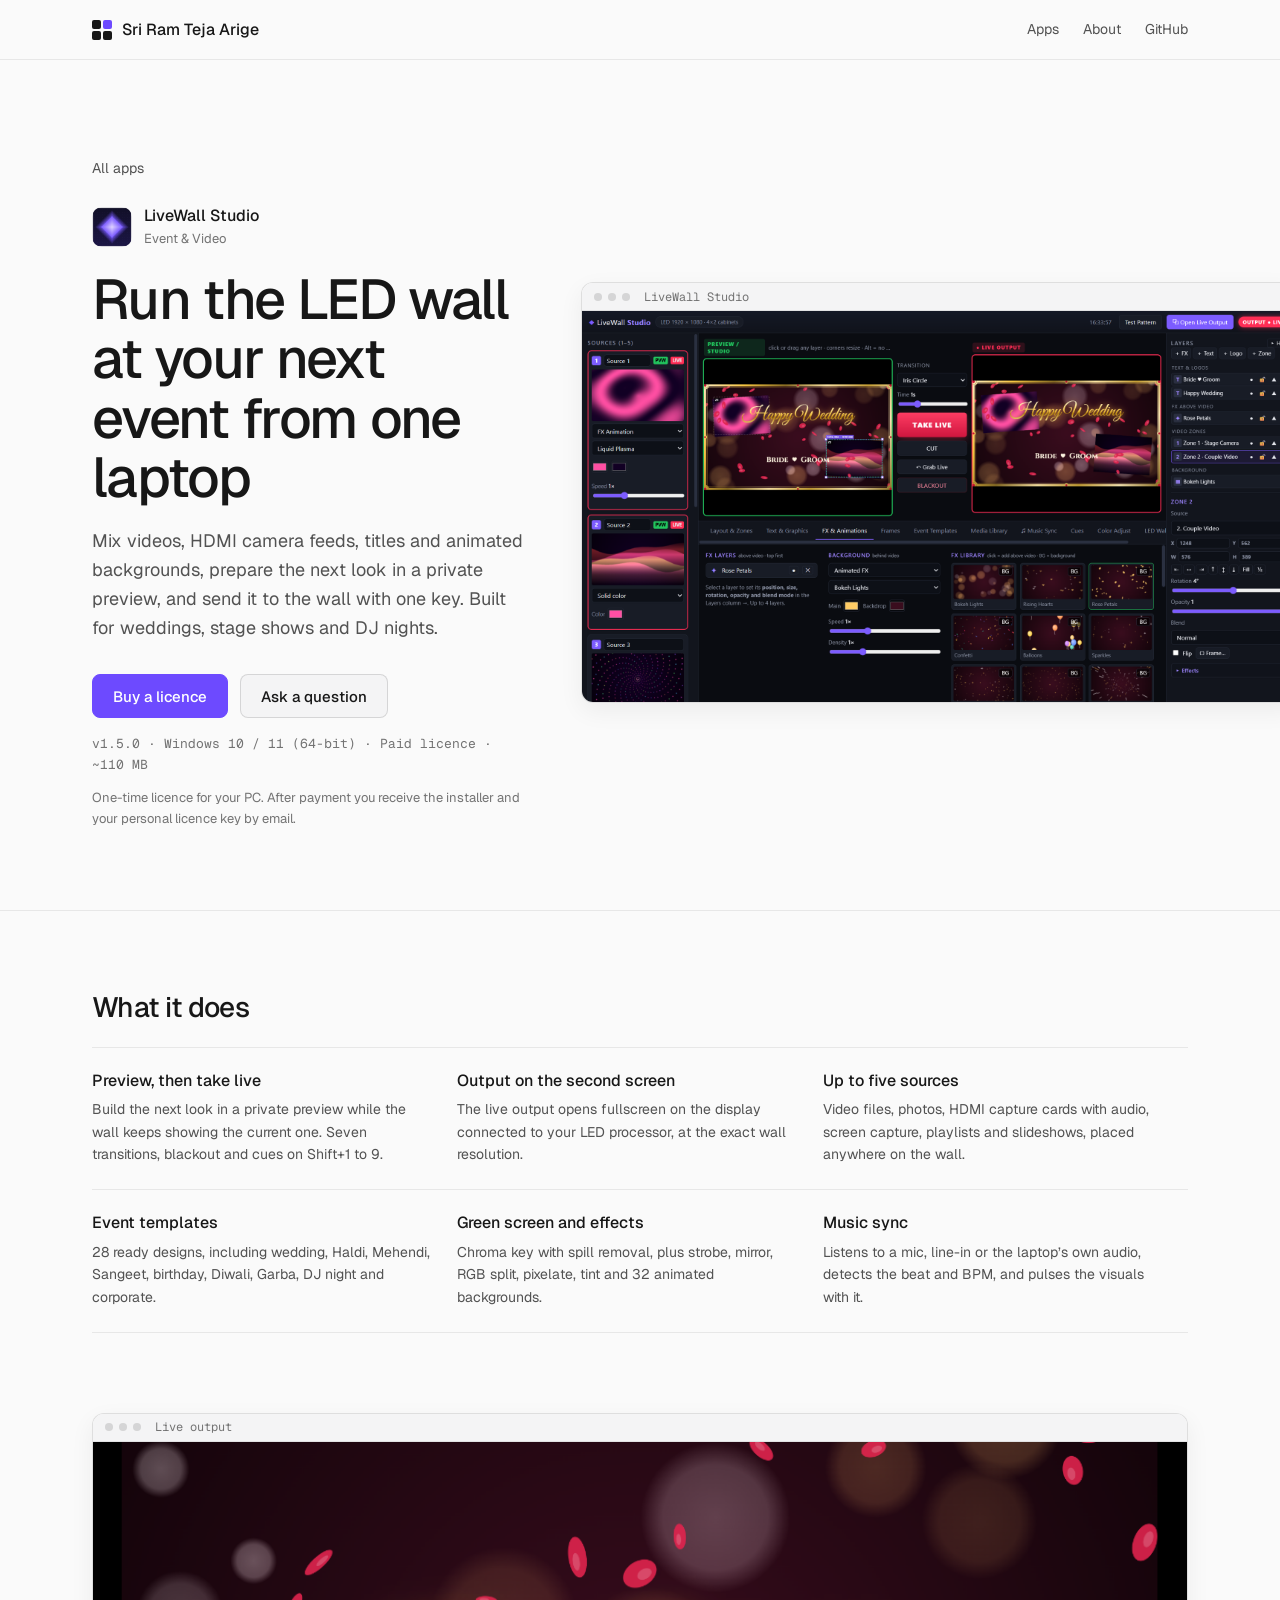
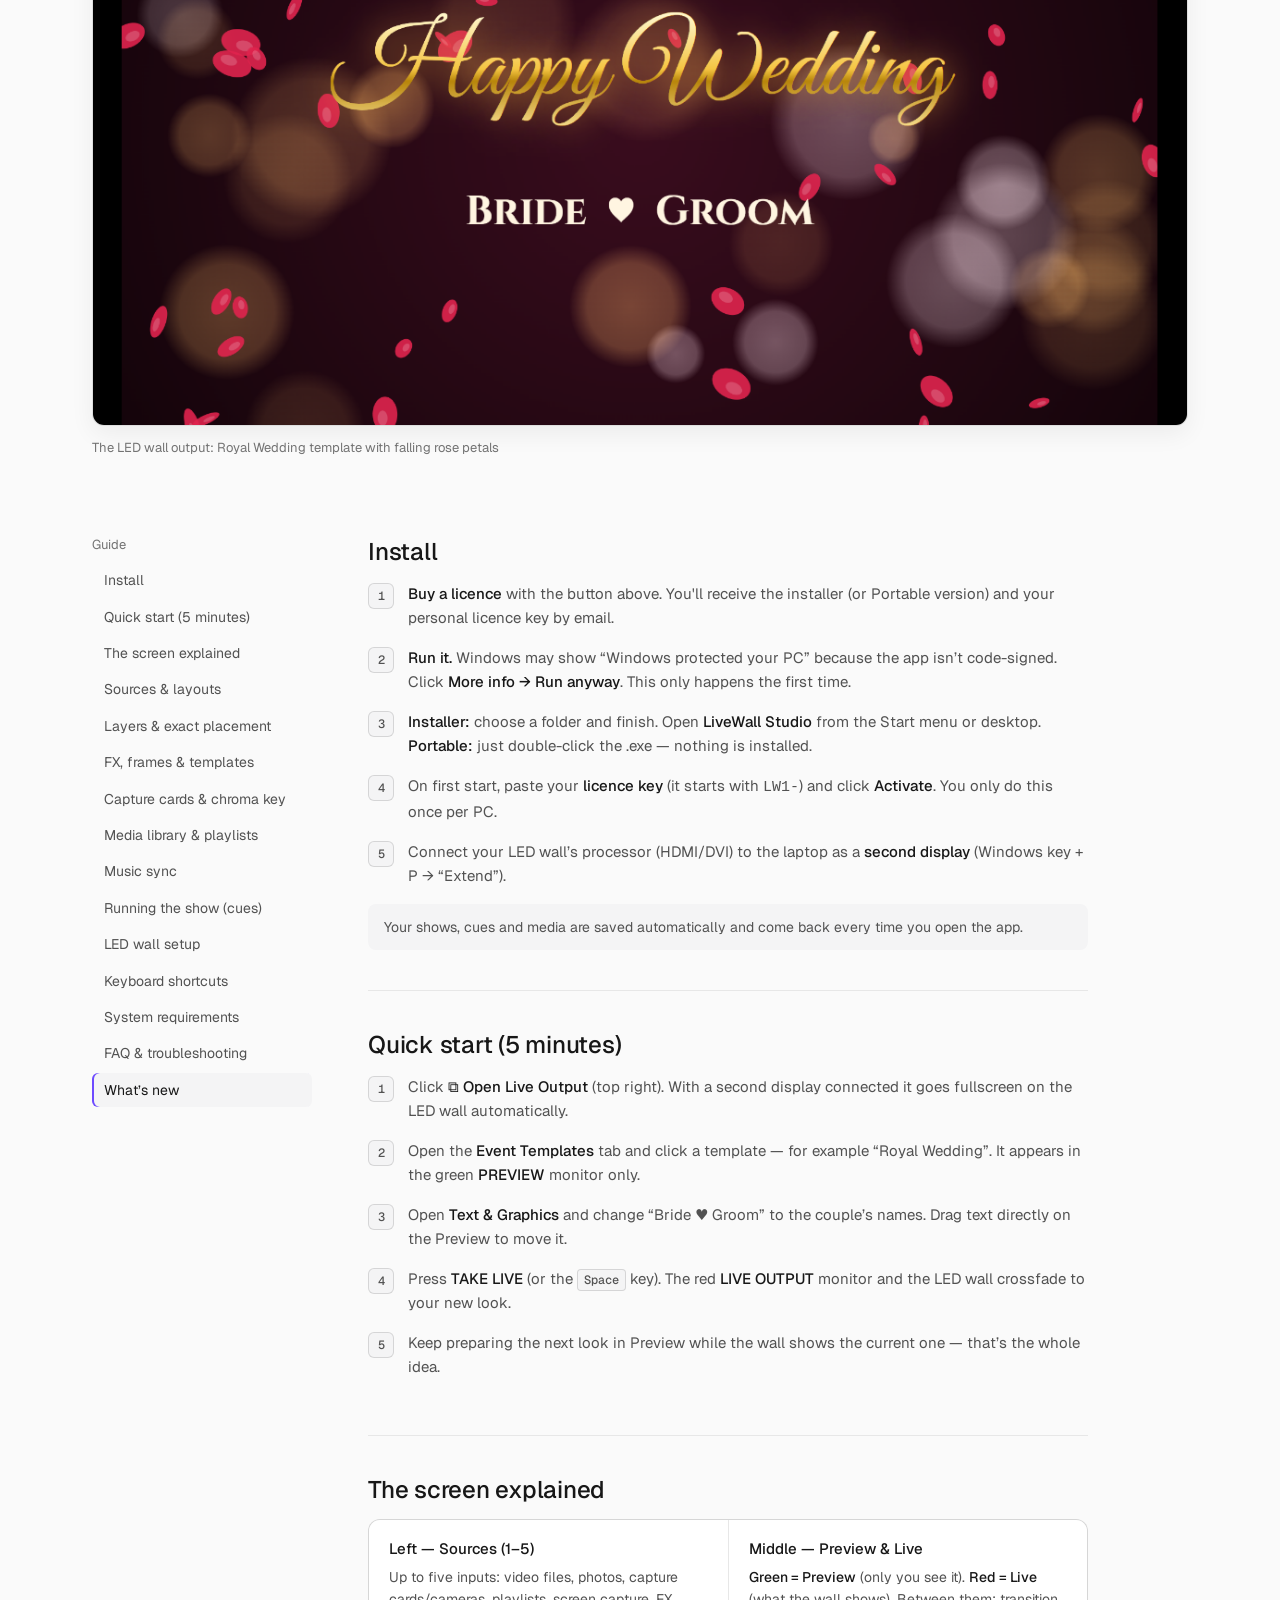
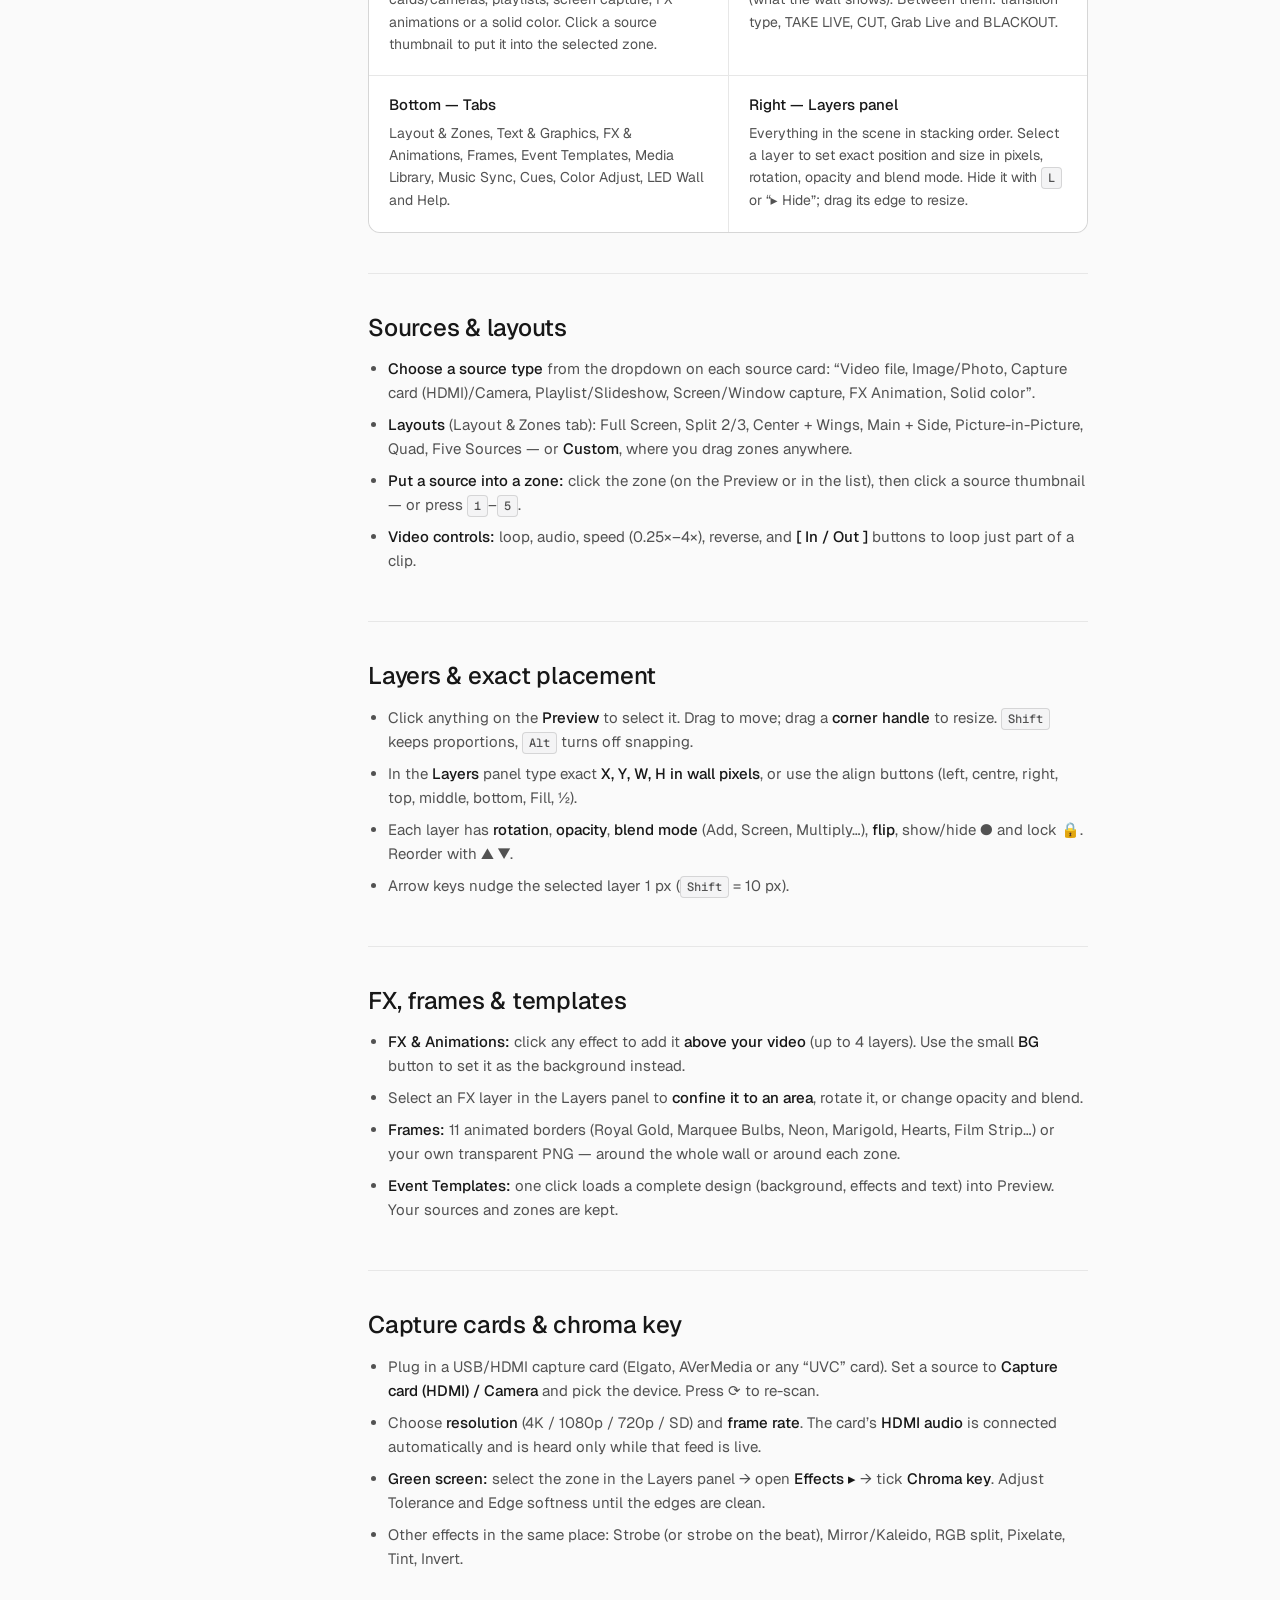
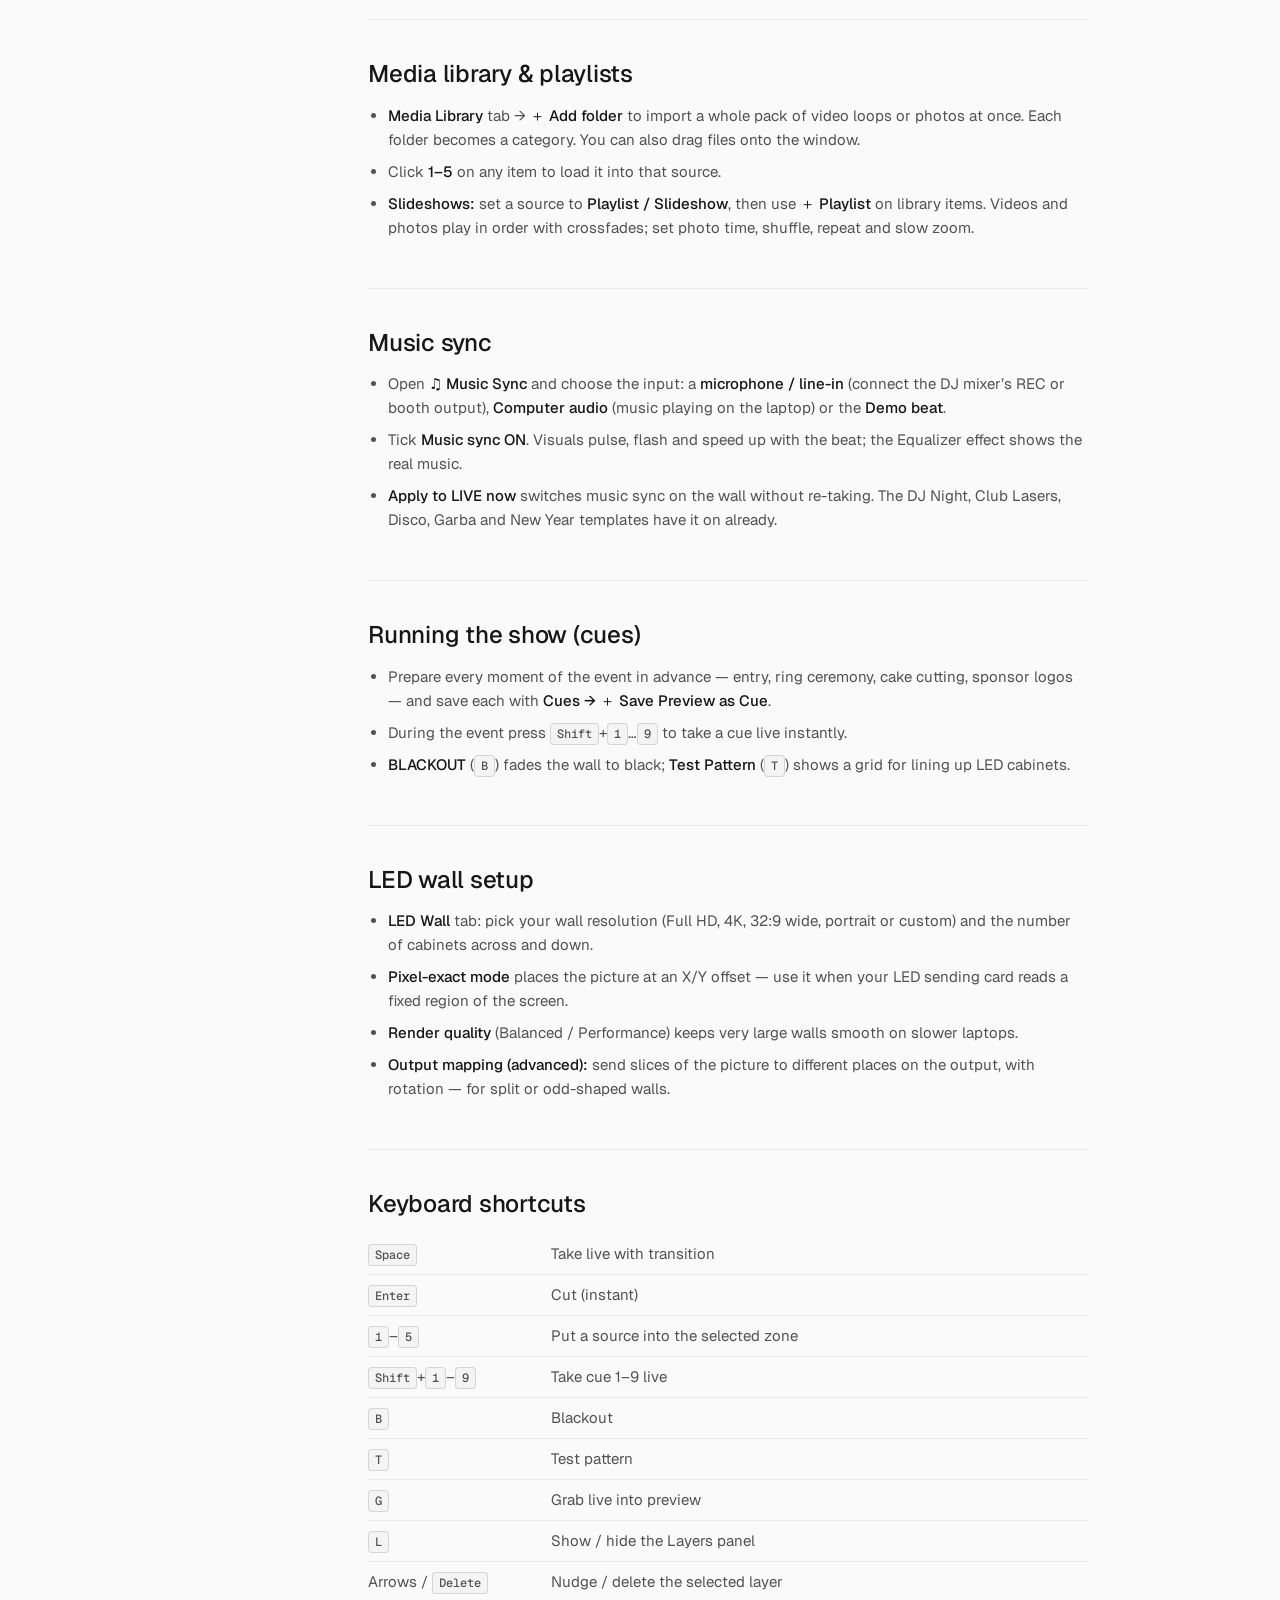
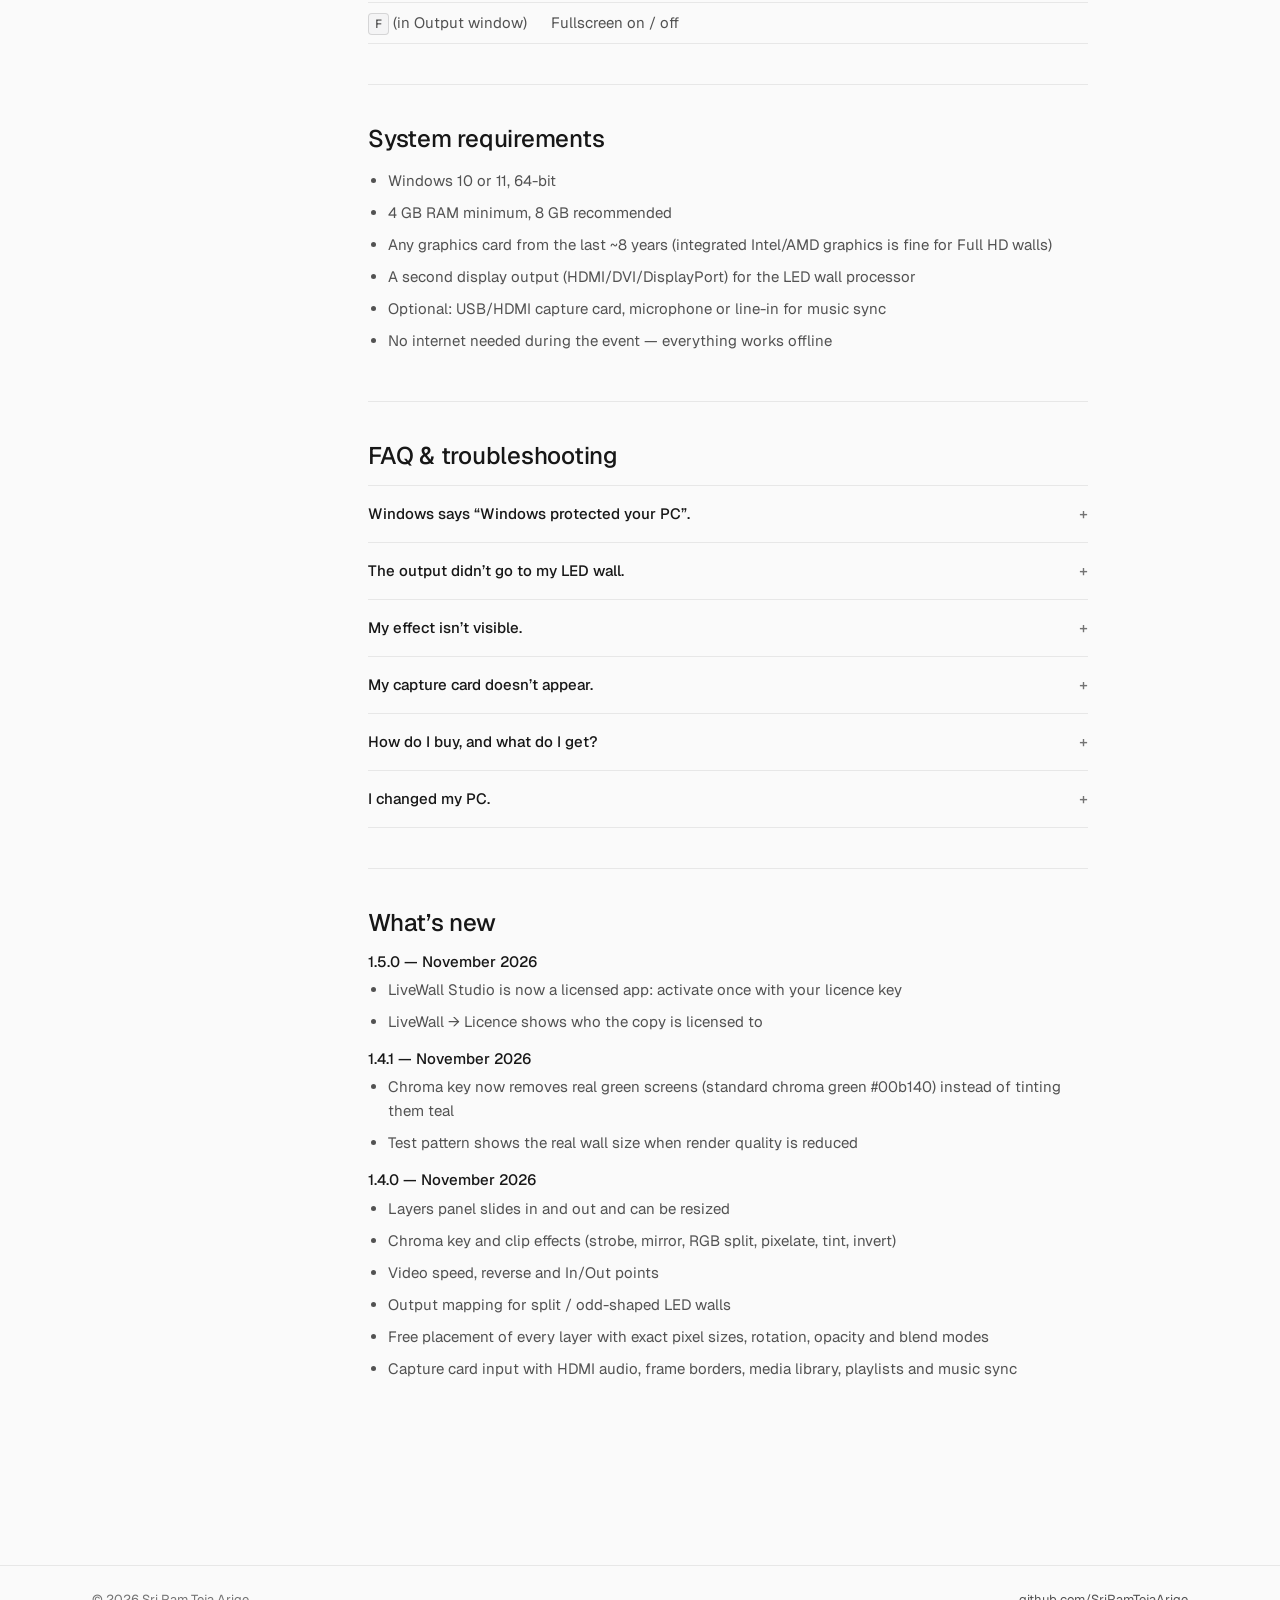
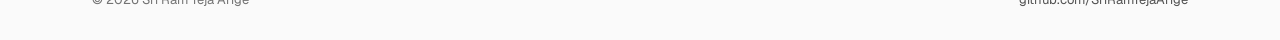
==== commit 7cc695a2: "LiveWall Studio is now a paid licence: Buy / Ask buttons, licence steps, no open-source wording Co-A" ====
--- a/app.html
+++ b/app.html
@@ -1,23 +1,23 @@
-<!doctype html>
-<html lang="en">
-<head>
-  <meta charset="utf-8" />
-  <meta name="viewport" content="width=device-width, initial-scale=1" />
-  <title>App · Sri Ram Teja Arige</title>
-  <meta name="description" content="Free app download and user guide." />
-  <link rel="icon" href="apps/livewall-studio/icon.png" />
-  <link rel="preconnect" href="https://fonts.googleapis.com" />
-  <link rel="preconnect" href="https://fonts.gstatic.com" crossorigin />
-  <link rel="stylesheet" href="https://fonts.googleapis.com/css2?family=Geist:wght@400;500;600&family=Geist+Mono:wght@400;500&display=swap" />
-  <link rel="stylesheet" href="assets/style.css" />
-</head>
-<body data-page="app">
-  <header id="site-header" class="site-header"></header>
-  <main id="app-main"><section class="wrap"><p class="loading">Loading</p></section></main>
-  <footer id="site-footer" class="site-footer"></footer>
-  <div id="lightbox" class="lightbox" hidden><img alt="" /></div>
-
-  <script src="apps/apps.js"></script>
-  <script src="assets/site.js"></script>
-</body>
-</html>
+<!doctype html>
+<html lang="en">
+<head>
+  <meta charset="utf-8" />
+  <meta name="viewport" content="width=device-width, initial-scale=1" />
+  <title>App · Sri Ram Teja Arige</title>
+  <meta name="description" content="App details, licence and user guide." />
+  <link rel="icon" href="apps/livewall-studio/icon.png" />
+  <link rel="preconnect" href="https://fonts.googleapis.com" />
+  <link rel="preconnect" href="https://fonts.gstatic.com" crossorigin />
+  <link rel="stylesheet" href="https://fonts.googleapis.com/css2?family=Geist:wght@400;500;600&family=Geist+Mono:wght@400;500&display=swap" />
+  <link rel="stylesheet" href="assets/style.css" />
+</head>
+<body data-page="app">
+  <header id="site-header" class="site-header"></header>
+  <main id="app-main"><section class="wrap"><p class="loading">Loading</p></section></main>
+  <footer id="site-footer" class="site-footer"></footer>
+  <div id="lightbox" class="lightbox" hidden><img alt="" /></div>
+
+  <script src="apps/apps.js"></script>
+  <script src="assets/site.js"></script>
+</body>
+</html>
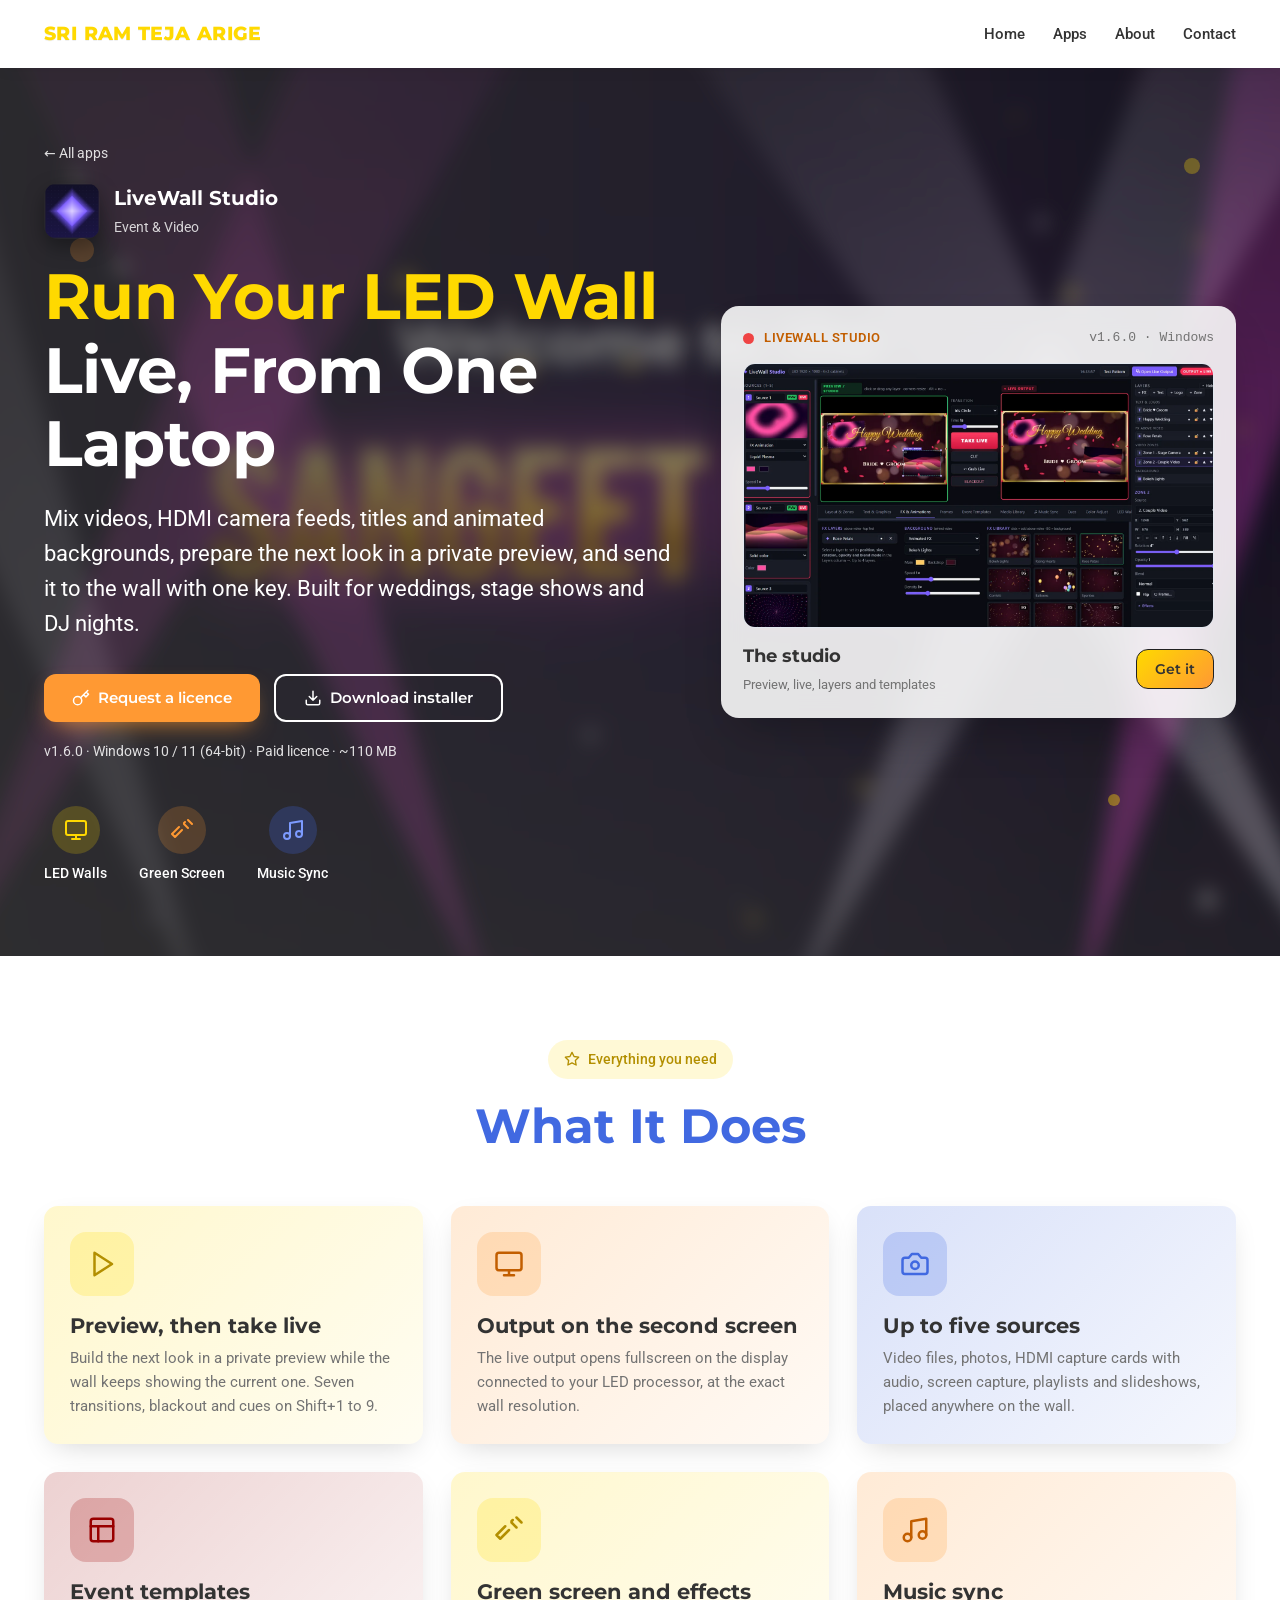
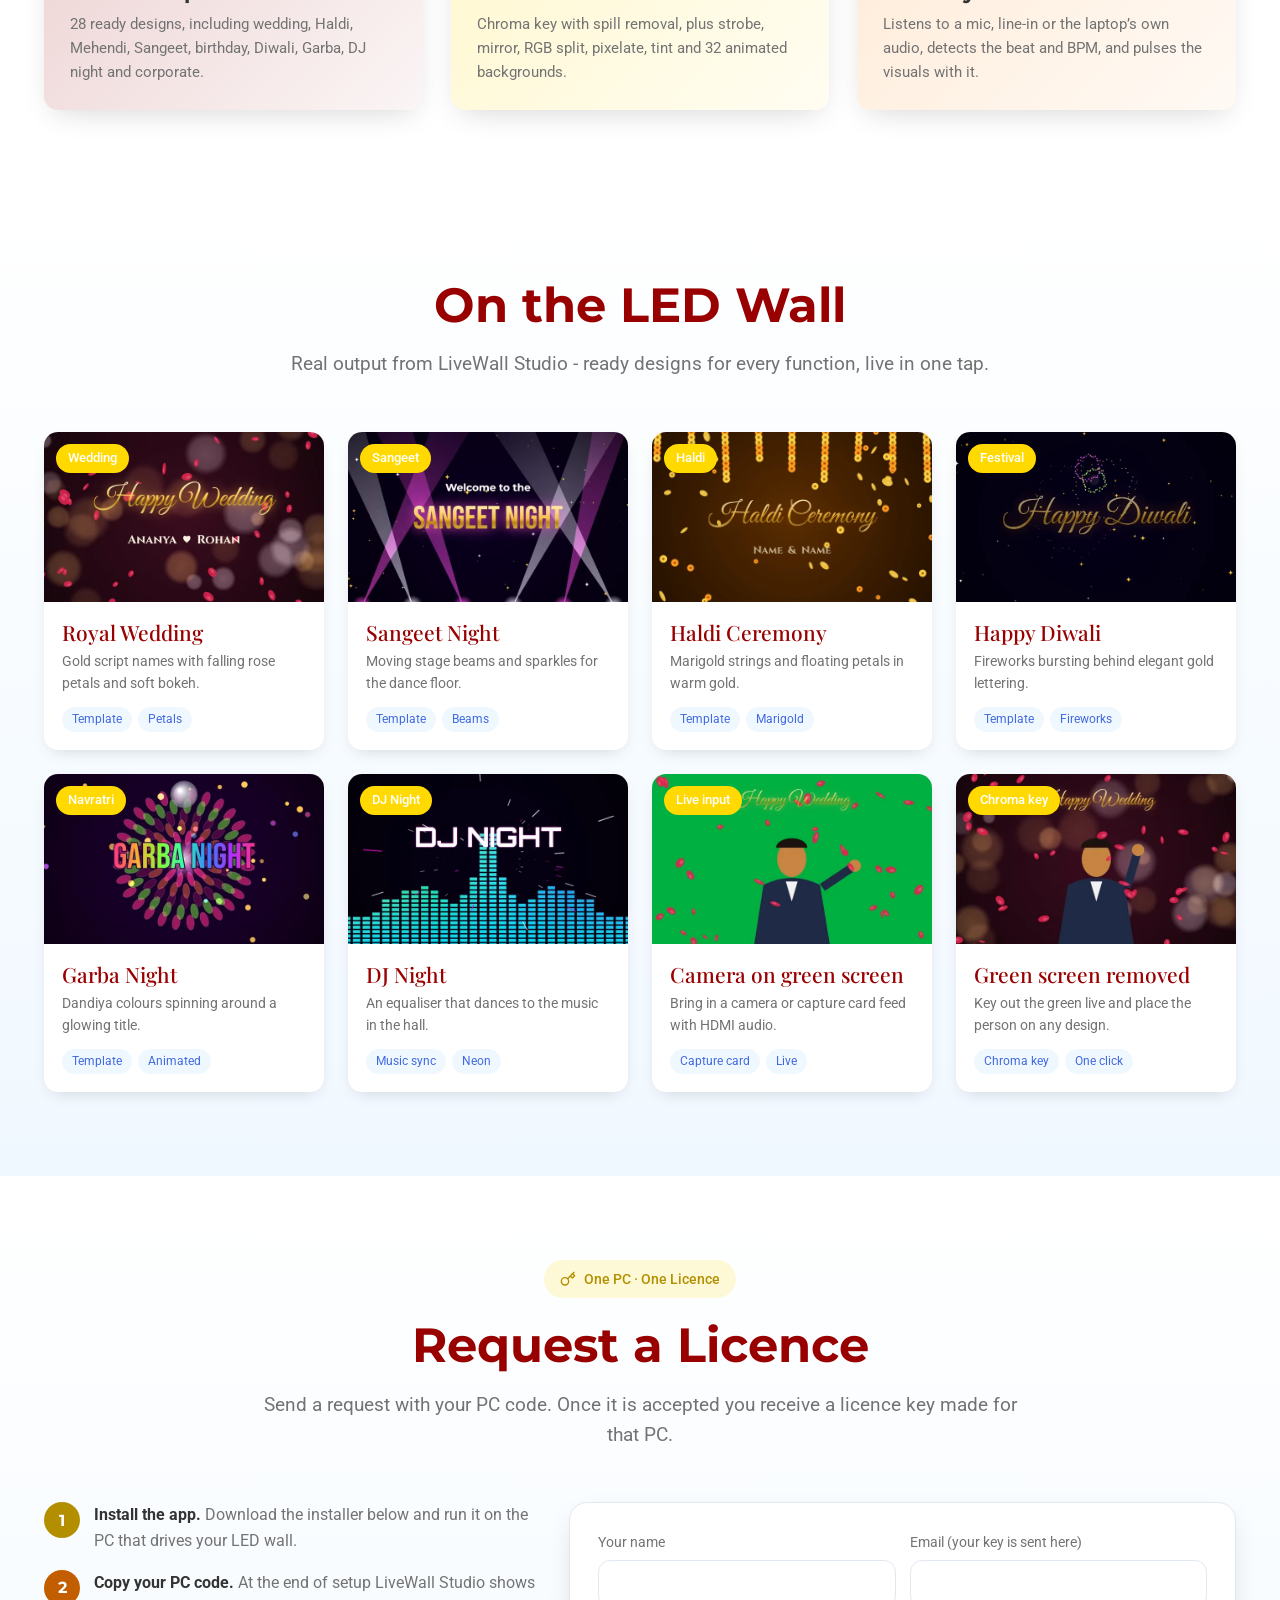
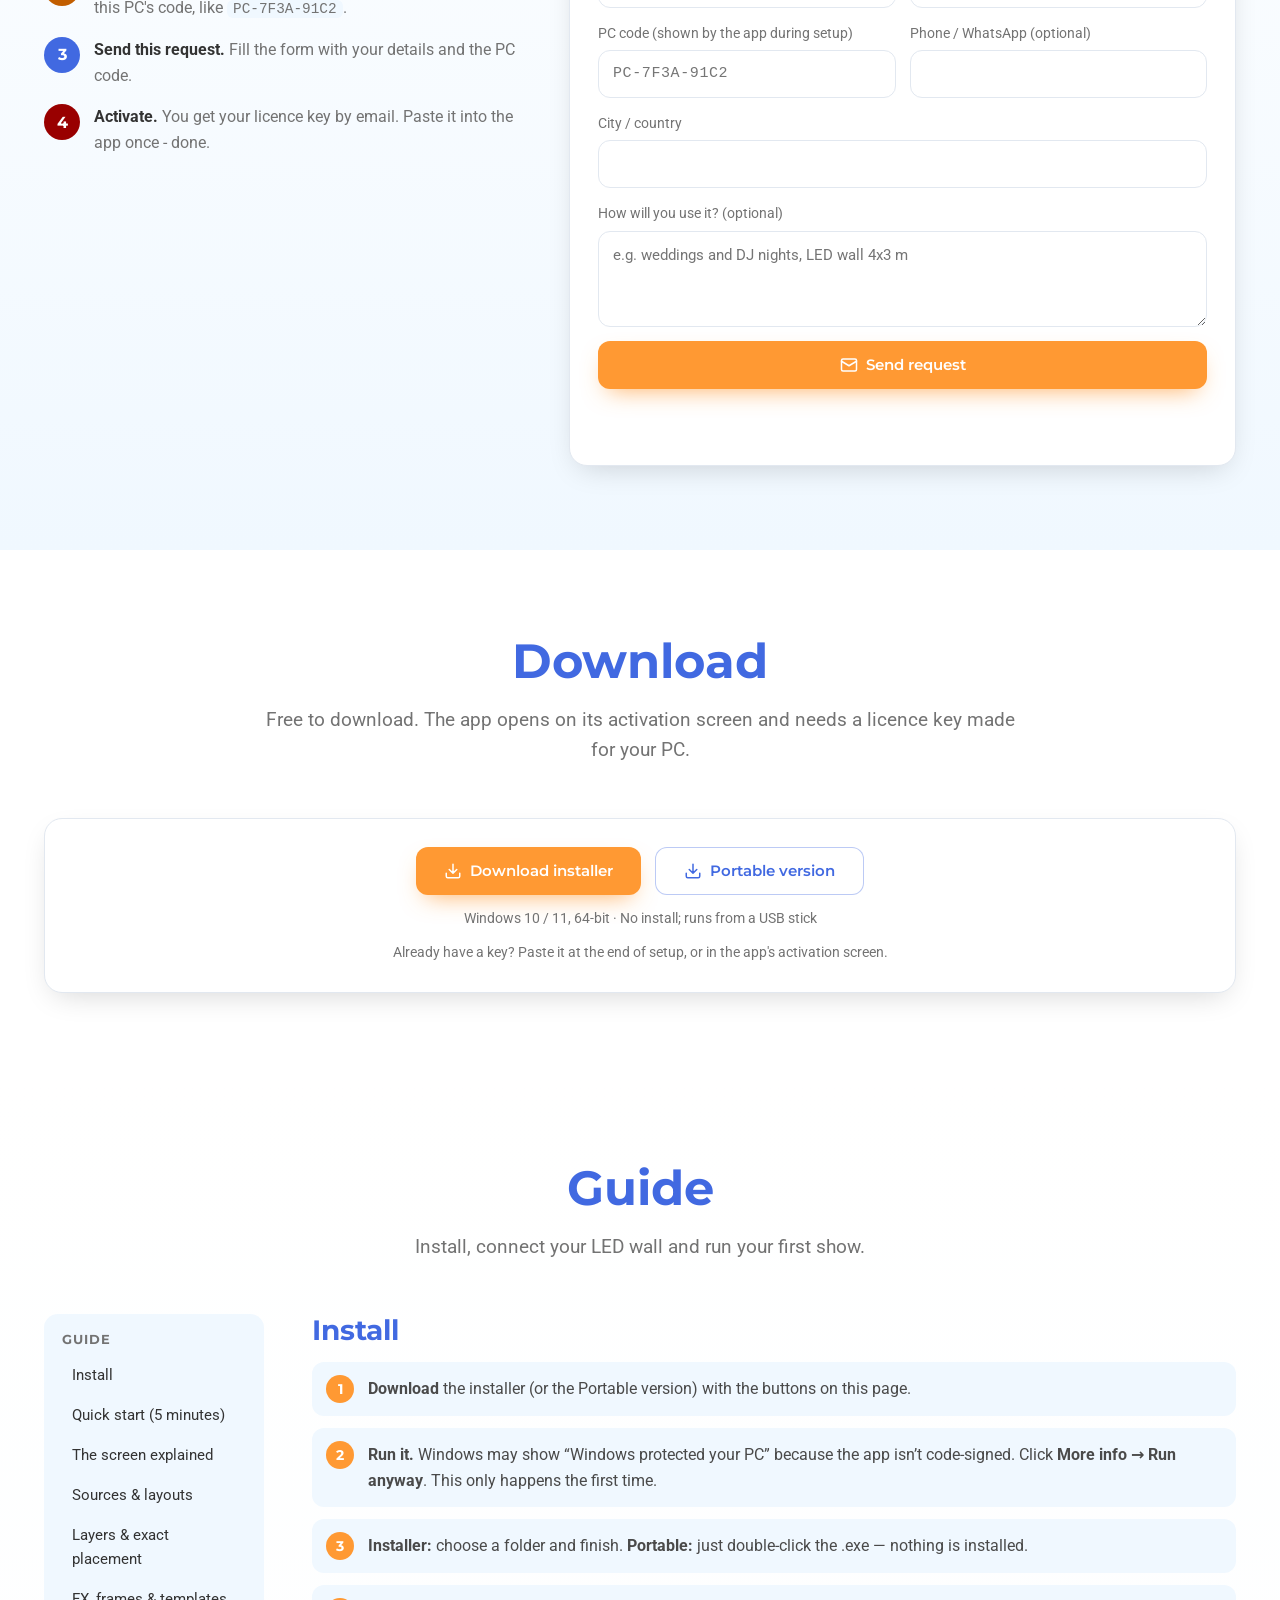
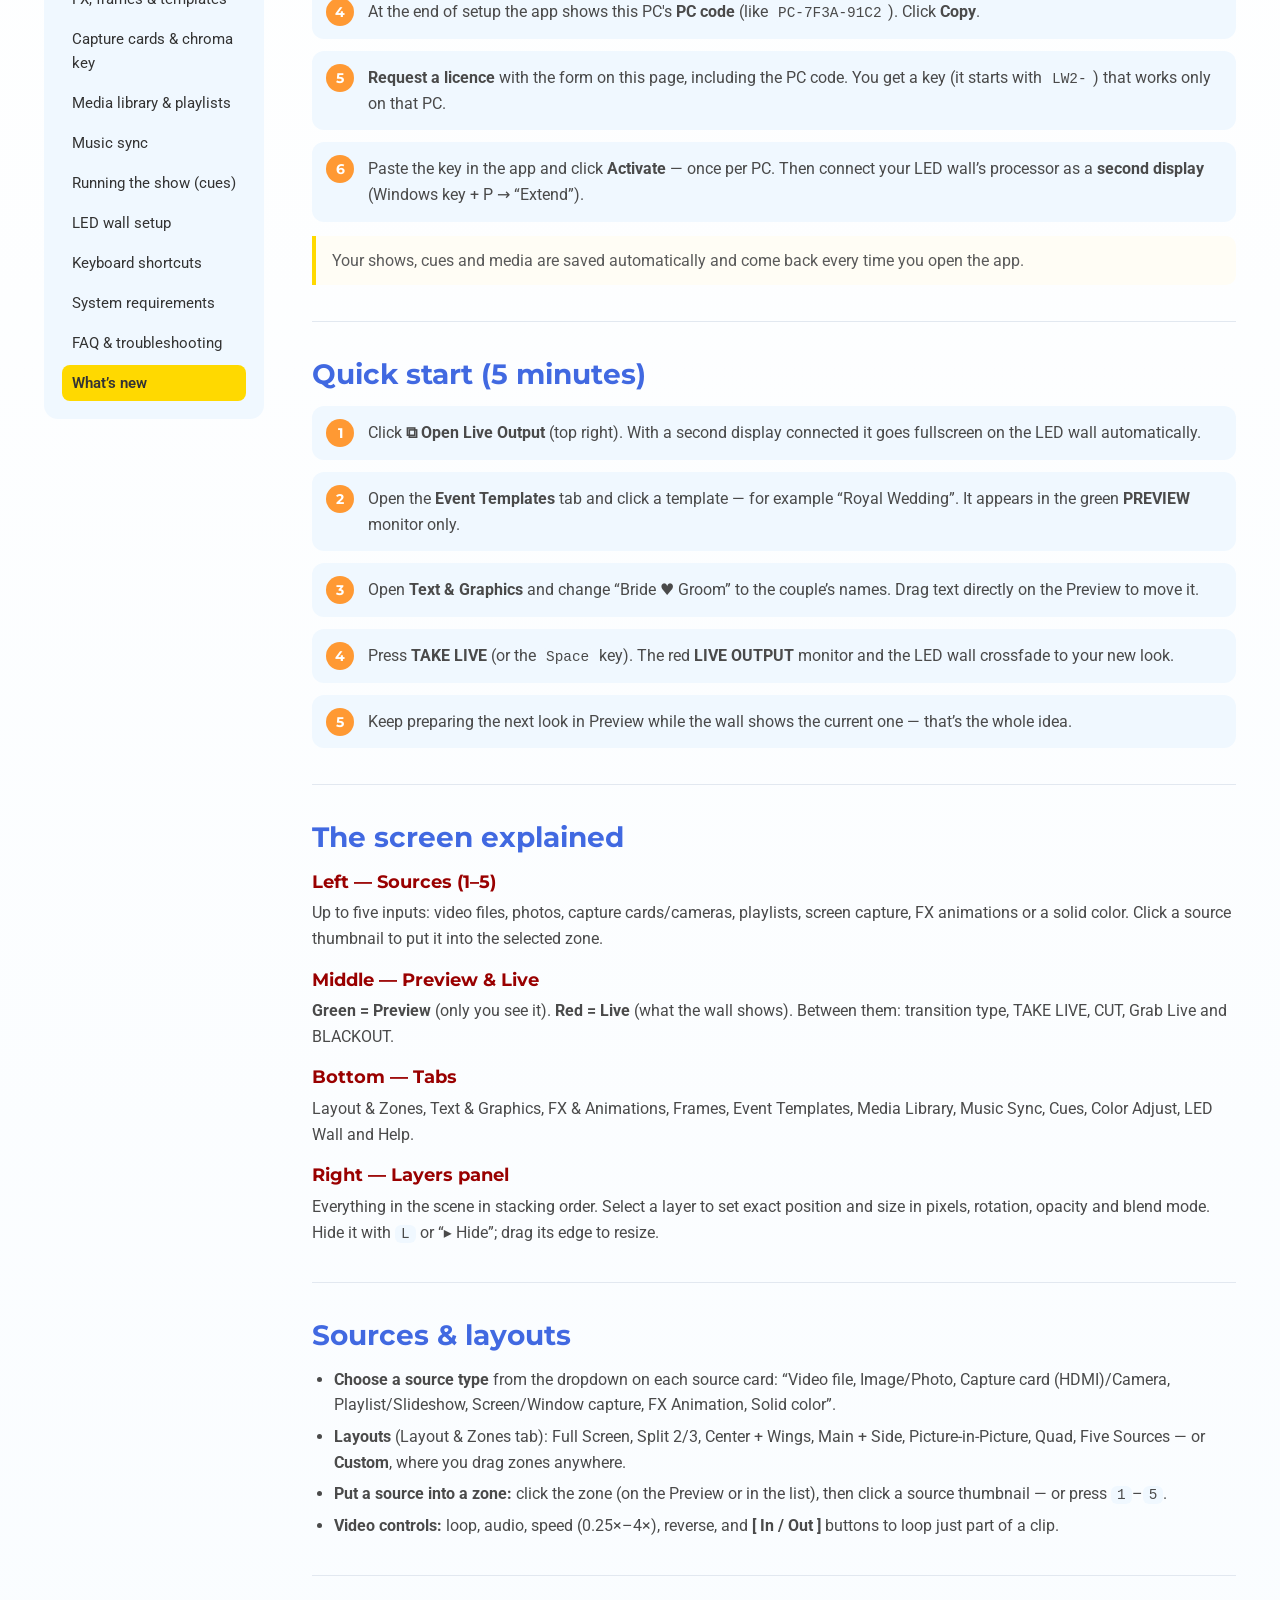
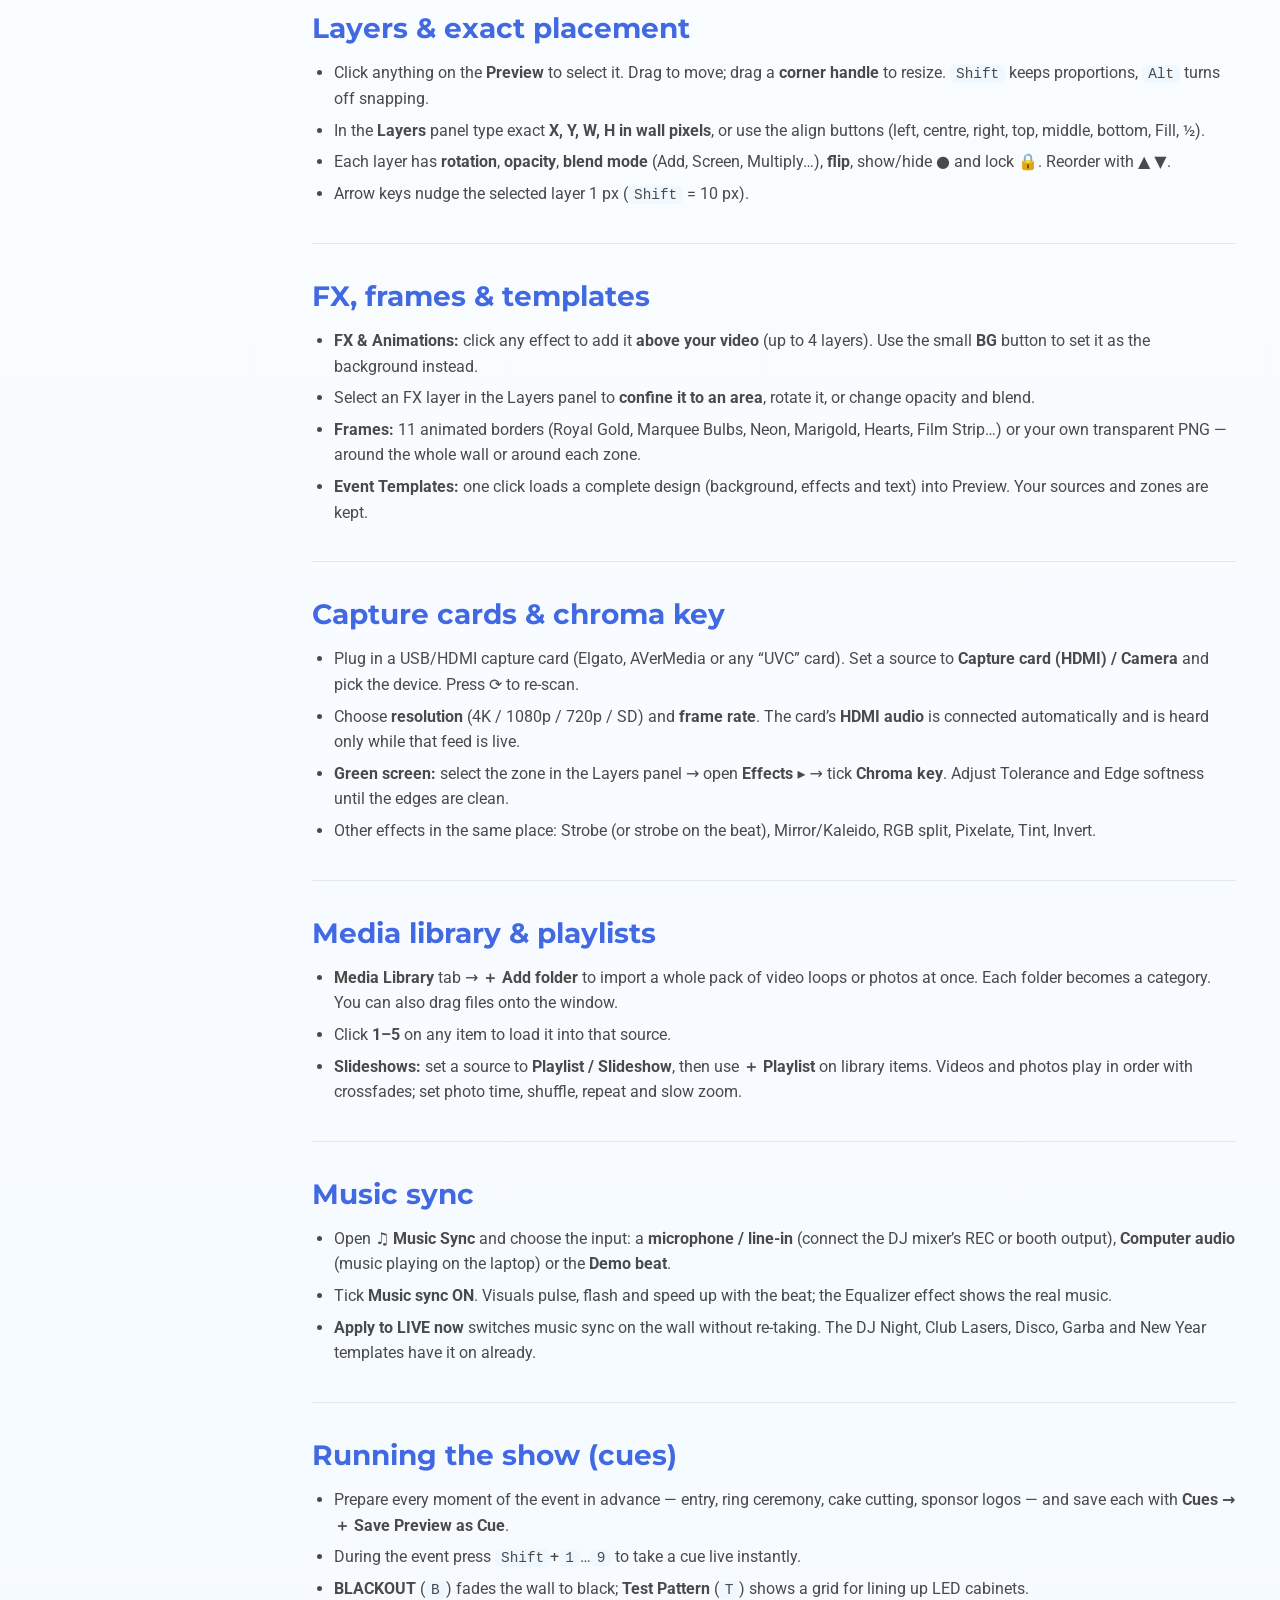
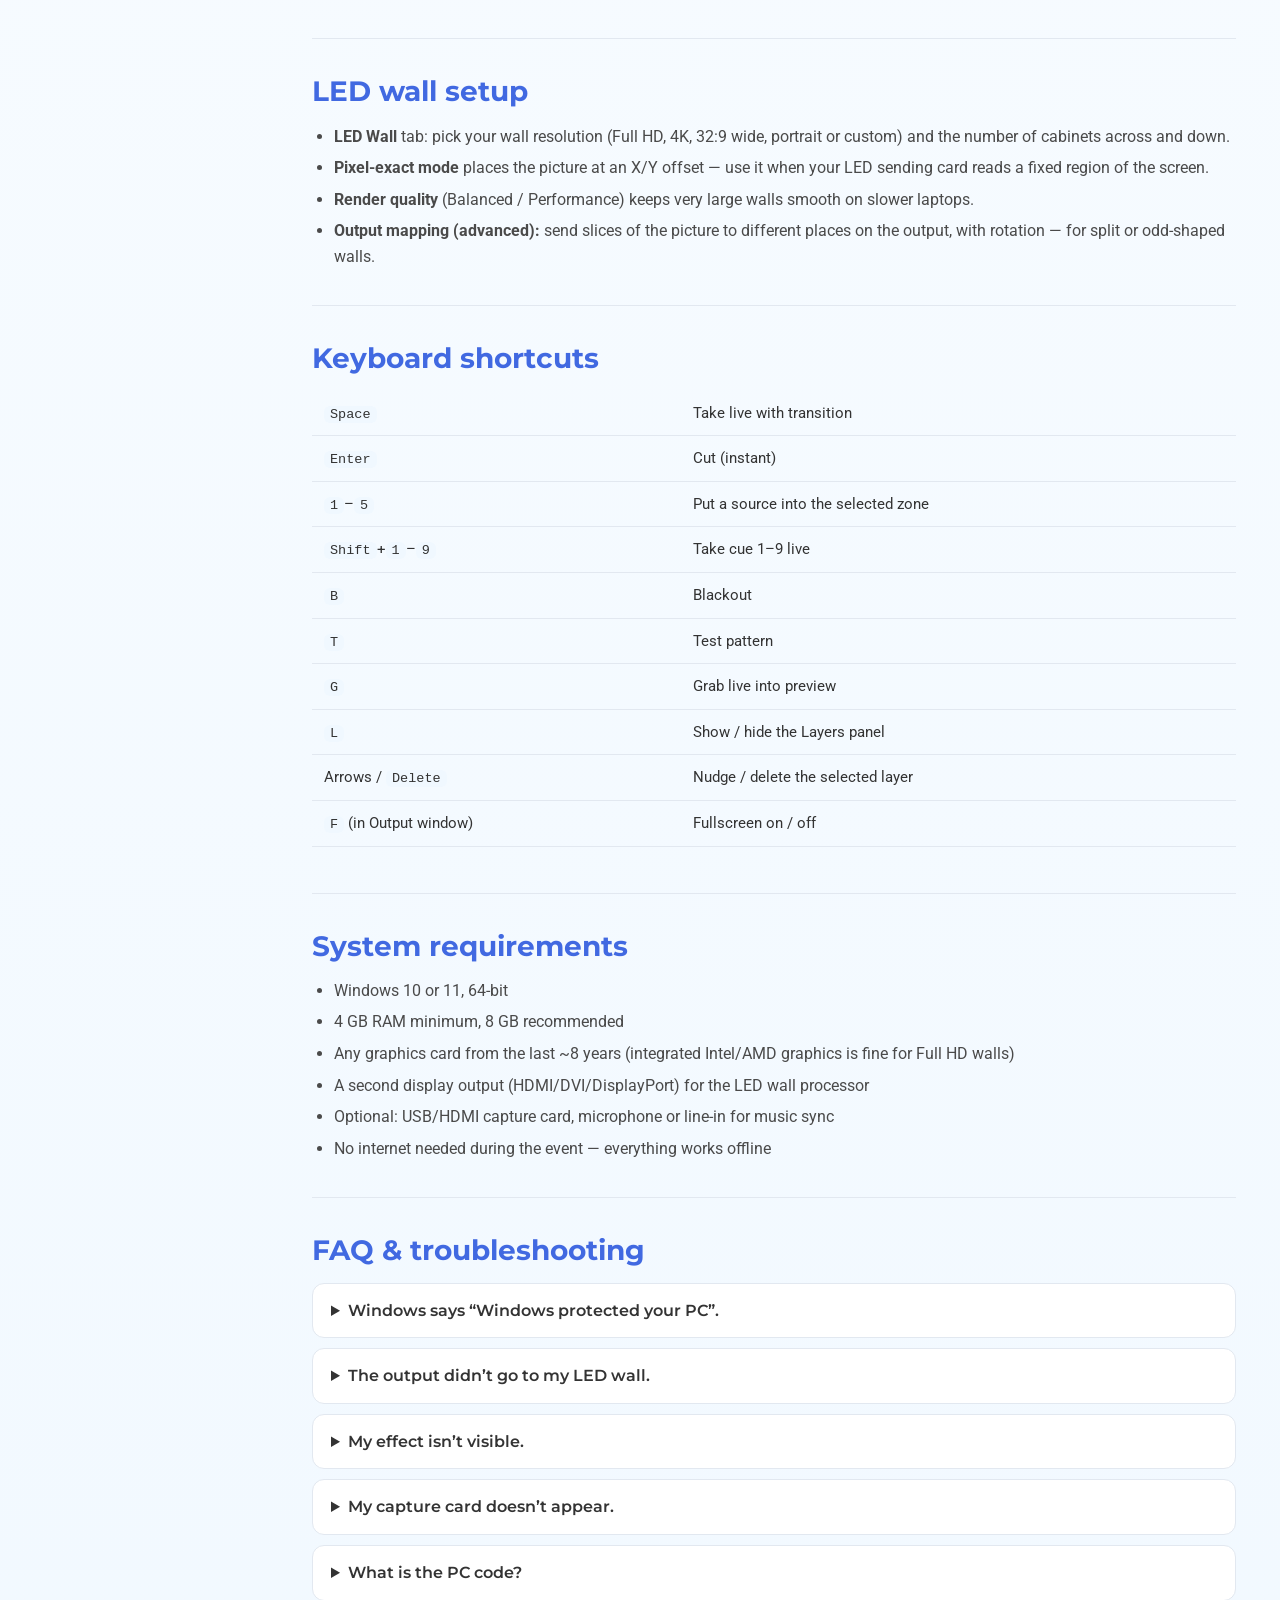
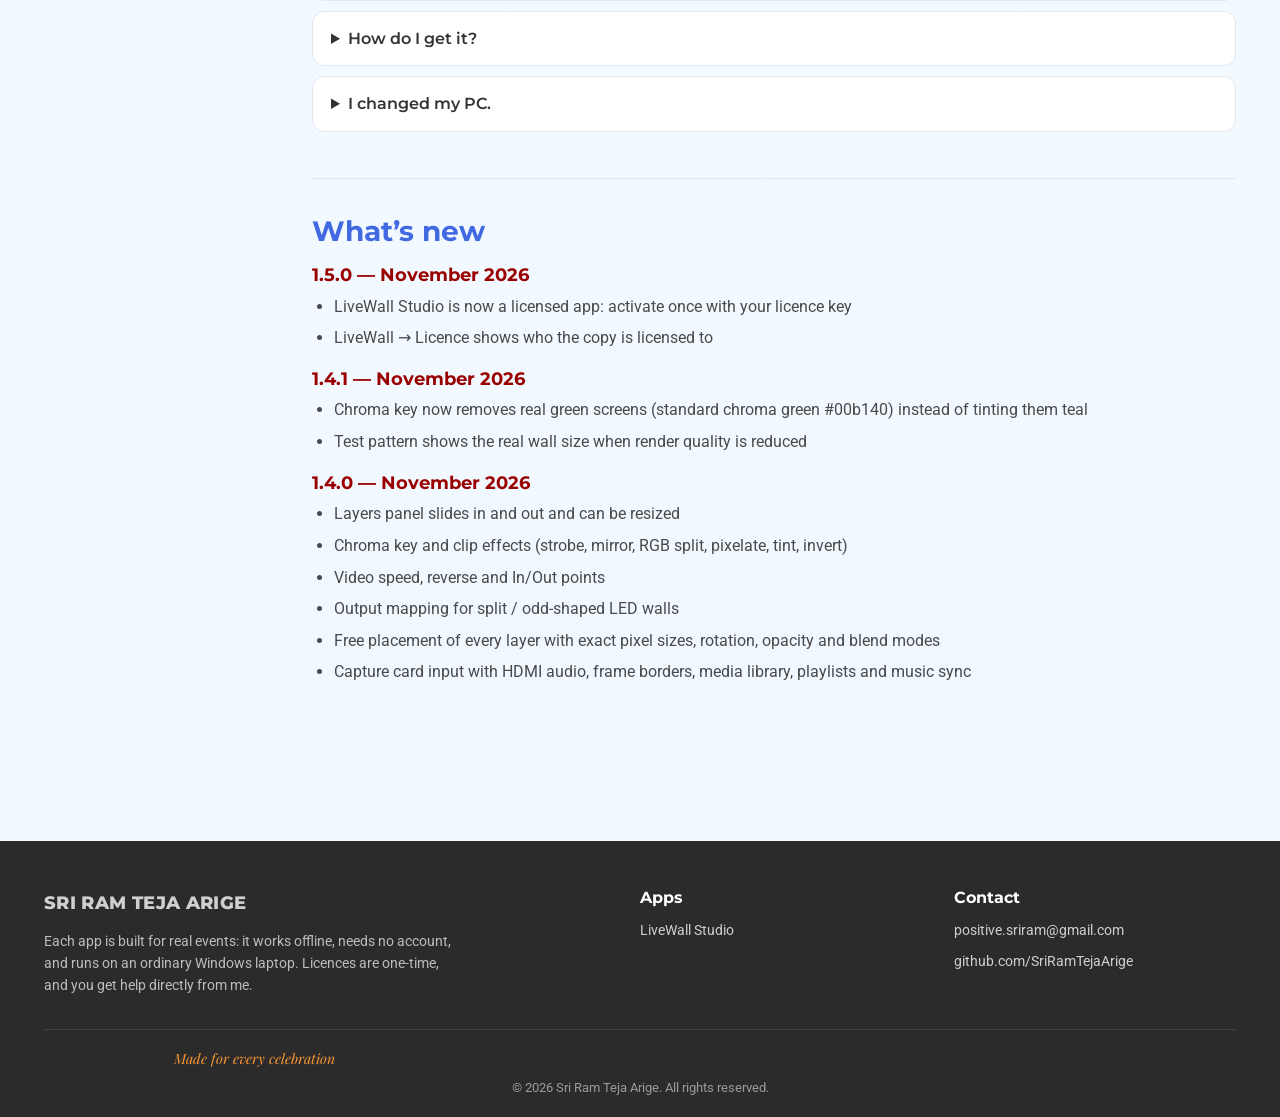
==== commit 91a3d34c: "Redesign in the Azura Productions theme; PC-code licence flow - Photo hero with gold headline, float" ====
--- a/app.html
+++ b/app.html
@@ -1,23 +1,23 @@
-<!doctype html>
-<html lang="en">
-<head>
-  <meta charset="utf-8" />
-  <meta name="viewport" content="width=device-width, initial-scale=1" />
-  <title>App · Sri Ram Teja Arige</title>
-  <meta name="description" content="App details, licence and user guide." />
-  <link rel="icon" href="apps/livewall-studio/icon.png" />
-  <link rel="preconnect" href="https://fonts.googleapis.com" />
-  <link rel="preconnect" href="https://fonts.gstatic.com" crossorigin />
-  <link rel="stylesheet" href="https://fonts.googleapis.com/css2?family=Geist:wght@400;500;600&family=Geist+Mono:wght@400;500&display=swap" />
-  <link rel="stylesheet" href="assets/style.css" />
-</head>
-<body data-page="app">
-  <header id="site-header" class="site-header"></header>
-  <main id="app-main"><section class="wrap"><p class="loading">Loading</p></section></main>
-  <footer id="site-footer" class="site-footer"></footer>
-  <div id="lightbox" class="lightbox" hidden><img alt="" /></div>
-
-  <script src="apps/apps.js"></script>
-  <script src="assets/site.js"></script>
-</body>
-</html>
+<!doctype html>
+<html lang="en">
+<head>
+  <meta charset="utf-8" />
+  <meta name="viewport" content="width=device-width, initial-scale=1" />
+  <title>App · Sri Ram Teja Arige</title>
+  <meta name="description" content="App details, licence and user guide." />
+  <link rel="icon" href="apps/livewall-studio/icon.png" />
+  <link rel="preconnect" href="https://fonts.googleapis.com" />
+  <link rel="preconnect" href="https://fonts.gstatic.com" crossorigin />
+  <link rel="stylesheet" href="https://fonts.googleapis.com/css2?family=Montserrat:wght@500;600;700;800&family=Roboto:wght@400;500;700&family=Playfair+Display:wght@500;600&display=swap" />
+  <link rel="stylesheet" href="assets/style.css" />
+</head>
+<body data-page="app">
+  <header id="site-header" class="site-header"></header>
+  <main id="app-main"><section class="wrap"><p class="loading">Loading</p></section></main>
+  <footer id="site-footer" class="site-footer"></footer>
+  <div id="lightbox" class="lightbox" hidden><img alt="" /></div>
+
+  <script src="apps/apps.js"></script>
+  <script src="assets/site.js"></script>
+</body>
+</html>
--- a/assets/style.css
+++ b/assets/style.css
@@ -1,217 +1,252 @@
-/* Graphite neutral ramp, one accent (LiveWall violet), Geist + Geist Mono. 4px spacing grid. */
+/* Sri Ram Teja Arige - site styles in the Azura Productions theme
+   (divine gold / saffron / royal blue / deep red, Montserrat + Roboto + Playfair Display). */
 :root {
-  --page: #fafafa;
-  --card: #ffffff;
-  --raised: #f4f4f5;
-  --text: #171717;
-  --text-2: #525252;
+  --gold: #ffd900;
+  --gold-ink: #b38f00;          /* gold used as text on white (readable) */
+  --saffron: #ff9933;
+  --saffron-ink: #c25e00;
+  --red: #990000;
+  --blue: #4169e1;
+  --white: #ffffff;
+  --text: #333333;
   --muted: #737373;
-  --line: rgba(23, 23, 23, 0.08);
-  --line-strong: rgba(23, 23, 23, 0.14);
-  --accent: #6d4aff;          /* fill: white text on it passes 4.5:1 */
-  --accent-hover: #5f3cf2;
-  --accent-text: #5a3fd6;     /* accent used as text on light surfaces */
-  --shadow-sm: 0 1px 2px rgba(0, 0, 0, 0.05);
-  --shadow-lg: 0 8px 24px rgba(0, 0, 0, 0.06);
-  --ease: cubic-bezier(0.22, 1, 0.36, 1);
-  --sans: 'Geist', 'Segoe UI', system-ui, sans-serif;
-  --mono: 'Geist Mono', ui-monospace, Consolas, monospace;
-  color-scheme: light;
-}
-@media (prefers-color-scheme: dark) {
-  :root {
-    --page: #141415;
-    --card: #19191b;
-    --raised: #232325;
-    --text: #ededed;
-    --text-2: #a1a1a6;
-    --muted: #85858b;
-    --line: rgba(237, 237, 237, 0.08);
-    --line-strong: rgba(237, 237, 237, 0.14);
-    --accent-text: #a996ff;
-    --shadow-sm: none;
-    --shadow-lg: 0 16px 40px rgba(0, 0, 0, 0.45);
-    color-scheme: dark;
-  }
-}
-
-* { box-sizing: border-box; }
-html { scroll-behavior: smooth; }
-body {
-  margin: 0;
-  background: var(--page);
-  color: var(--text);
-  font: 400 15px/1.6 var(--sans);
-  -webkit-font-smoothing: antialiased;
-  text-rendering: optimizeLegibility;
-}
-h1, h2, h3, h4 { font-weight: 500; line-height: 1.15; margin: 0; }
-p { margin: 0; }
-a { color: var(--accent-text); text-decoration: none; }
-a:hover { text-decoration: underline; text-underline-offset: 3px; }
-a:focus-visible, button:focus-visible { outline: 2px solid var(--accent); outline-offset: 2px; border-radius: 6px; }
+  --soft: #f0f8ff;              /* background-soft */
+  --divine: #fffdf5;
+  --border: #e2e8f0;
+  --serene: linear-gradient(180deg, #ffffff, #f0f8ff);
+  --divine-grad: linear-gradient(135deg, #ffd900, #ff9933);
+  --shadow: 0 10px 30px -10px rgba(0, 0, 0, 0.18);
+  --shadow-lg: 0 24px 50px -16px rgba(0, 0, 0, 0.28);
+  --ease: cubic-bezier(0.4, 0, 0.2, 1);
+  --head: 'Montserrat', 'Segoe UI', system-ui, sans-serif;
+  --body: 'Roboto', 'Segoe UI', system-ui, sans-serif;
+  --serif: 'Playfair Display', Georgia, serif;
+  --mono: ui-monospace, Consolas, 'Cascadia Mono', monospace;
+}
+
+* { box-sizing: border-box; margin: 0; padding: 0; }
+html { scroll-behavior: smooth; scroll-padding-top: 80px; }
+body { font-family: var(--body); color: var(--text); background: var(--white); line-height: 1.6; -webkit-font-smoothing: antialiased; }
 img { max-width: 100%; display: block; }
-.wrap { max-width: 1160px; margin: 0 auto; padding: 0 32px; }
-.mono { font-family: var(--mono); font-size: 13px; color: var(--muted); font-variant-numeric: tabular-nums; }
-kbd {
-  display: inline-block; min-width: 20px; padding: 1px 6px; text-align: center;
-  font: 500 12px/18px var(--mono); color: var(--text-2);
-  background: var(--raised); border: 1px solid var(--line-strong); border-radius: 4px;
-}
-
-/* ---------------------------------------------------------------- header / footer */
-.site-header { position: sticky; top: 0; z-index: 10; height: 60px; background: var(--page); border-bottom: 1px solid var(--line); }
-.site-header .wrap { height: 100%; display: flex; align-items: center; justify-content: space-between; }
-.brand { display: flex; align-items: center; gap: 10px; color: var(--text); font-weight: 500; font-size: 16px; }
+a { color: var(--blue); text-decoration: none; }
+a:hover { text-decoration: underline; }
+h1, h2, h3, h4 { font-family: var(--head); font-weight: 700; line-height: 1.15; }
+code, kbd { font-family: var(--mono); font-size: 0.9em; background: var(--soft); padding: 1px 6px; border-radius: 6px; }
+button, input, textarea { font: inherit; }
+:focus-visible { outline: 2px solid var(--saffron); outline-offset: 2px; border-radius: 6px; }
+.wrap { max-width: 1240px; margin: 0 auto; padding: 0 24px; }
+.mono { font-family: var(--mono); font-size: 13px; color: var(--muted); }
+.serene { background: var(--serene); }
+
+/* header + footer (like the Azura navigation / footer) */
+.site-header { position: sticky; top: 0; z-index: 30; background: rgba(255, 255, 255, 0.96); backdrop-filter: blur(8px); box-shadow: 0 2px 14px rgba(0, 0, 0, 0.06); }
+.site-header .wrap { height: 68px; display: flex; align-items: center; justify-content: space-between; gap: 16px; }
+.brand { font-family: var(--head); font-weight: 800; font-size: 19px; letter-spacing: 0.02em; text-transform: uppercase; color: var(--gold); text-shadow: 0 1px 0 rgba(0, 0, 0, 0.06); }
 .brand:hover { text-decoration: none; }
-.mark { width: 20px; height: 20px; display: grid; grid-template-columns: 1fr 1fr; gap: 2px; }
-.mark i { background: var(--text); border-radius: 2px; }
-.mark i:nth-child(2) { background: var(--accent); }
-.site-header nav { display: flex; gap: 24px; font-size: 14px; }
-.site-header nav a { color: var(--text-2); transition: color 150ms var(--ease); }
-.site-header nav a:hover { color: var(--text); text-decoration: none; }
-.site-footer { margin-top: 96px; border-top: 1px solid var(--line); }
-.site-footer .wrap { padding-top: 24px; padding-bottom: 32px; display: flex; justify-content: space-between; gap: 16px; flex-wrap: wrap; font-size: 13px; color: var(--muted); }
-.site-footer a { color: var(--text-2); }
-
-/* ---------------------------------------------------------------- buttons */
-.btn {
-  display: inline-flex; align-items: center; justify-content: center; gap: 8px; height: 44px; padding: 0 20px;
-  border-radius: 8px; font: 500 15px/1 var(--sans); white-space: nowrap;
-  background: var(--raised); color: var(--text); border: 1px solid var(--line-strong);
-  transition: background-color 150ms var(--ease), border-color 150ms var(--ease), transform 120ms var(--ease);
-}
-.btn:hover { text-decoration: none; border-color: var(--text-2); }
-.btn:active { transform: scale(0.98); }
-.btn.primary { background: var(--accent); color: #fff; border-color: var(--accent); }
-.btn.primary:hover { background: var(--accent-hover); border-color: var(--accent-hover); }
-.btn.sm { height: 36px; padding: 0 16px; font-size: 14px; }
-.actions { display: flex; gap: 12px; flex-wrap: wrap; align-items: center; }
-
-/* ---------------------------------------------------------------- hero (split: text + product view) */
-.hero { padding: 96px 0 80px; border-bottom: 1px solid var(--line); overflow: hidden; }
-.hero .wrap { display: grid; grid-template-columns: minmax(0, 5fr) minmax(0, 7fr); gap: 56px; align-items: center; }
-.kicker { font-size: 14px; color: var(--text-2); margin-bottom: 16px; }
-.hero h1 { font-size: clamp(36px, 5vw, 56px); line-height: 1.06; letter-spacing: -0.03em; }
-.hero .sub { margin-top: 20px; font-size: 18px; line-height: 1.6; color: var(--text-2); max-width: 36rem; }
-.hero .actions { margin-top: 32px; }
-.hero .meta { margin-top: 16px; }
-.window {
-  border-radius: 12px; overflow: hidden; background: var(--card);
-  border: 1px solid var(--line-strong); box-shadow: var(--shadow-lg);
-}
-.window-bar { height: 28px; display: flex; align-items: center; gap: 6px; padding: 0 12px; border-bottom: 1px solid var(--line); background: var(--raised); }
-.window-bar span { width: 8px; height: 8px; border-radius: 50%; background: var(--line-strong); }
-.window-bar em { margin-left: 8px; font: 400 12px/1 var(--mono); color: var(--muted); font-style: normal; }
-.window img { width: 100%; height: auto; }
-.hero .window { width: 118%; }
-
-/* ---------------------------------------------------------------- sections */
-.section { padding-top: 80px; }
-.section-head { display: flex; align-items: baseline; justify-content: space-between; gap: 16px; margin-bottom: 24px; }
-.section-head h2 { font-size: 28px; letter-spacing: -0.02em; }
-
-/* App list: one row per app (scales cleanly as more apps are added) */
-.app-list { border-top: 1px solid var(--line); }
-.app-row {
-  display: grid; grid-template-columns: 56px minmax(0, 1fr) auto; gap: 20px; align-items: center;
-  padding: 20px 0; border-bottom: 1px solid var(--line); color: var(--text);
-}
-.app-row:hover { text-decoration: none; }
-.app-row:hover h3 { color: var(--accent-text); }
-.app-row img { width: 56px; height: 56px; border-radius: 12px; }
-.app-row h3 { font-size: 18px; transition: color 150ms var(--ease); }
-.app-row p { color: var(--text-2); margin-top: 4px; }
-.app-row .mono { margin-top: 8px; }
-
-.about { max-width: 640px; }
-.about p { font-size: 17px; color: var(--text-2); }
-.facts { display: grid; grid-template-columns: repeat(3, 1fr); gap: 24px; margin-top: 32px; padding-top: 24px; border-top: 1px solid var(--line); }
-.facts dt { font-weight: 500; }
-.facts dd { margin: 4px 0 0; color: var(--text-2); font-size: 14px; }
-
-/* ---------------------------------------------------------------- app page */
-.back { display: inline-block; font-size: 14px; color: var(--text-2); margin-bottom: 24px; }
-.app-id { display: flex; align-items: center; gap: 12px; margin-bottom: 20px; }
-.app-id img { width: 40px; height: 40px; border-radius: 10px; }
-.app-id b { font-weight: 500; font-size: 16px; }
-.app-id span { display: block; font-size: 13px; color: var(--muted); }
-.dl-note { margin-top: 12px; font-size: 13px; color: var(--muted); max-width: 34rem; }
-
-.features { display: grid; grid-template-columns: repeat(3, 1fr); border-top: 1px solid var(--line); }
-.feature { padding: 24px 24px 24px 0; border-bottom: 1px solid var(--line); }
-.feature h3 { font-size: 16px; }
-.feature p { margin-top: 8px; color: var(--text-2); font-size: 14px; }
-
-.shot figure { margin: 0; }
-.shot figcaption { margin-top: 12px; font-size: 13px; color: var(--muted); }
-.shot img { cursor: zoom-in; }
-
-.docs { display: grid; grid-template-columns: 220px minmax(0, 1fr); gap: 56px; align-items: start; }
-.toc { position: sticky; top: 84px; display: flex; flex-direction: column; gap: 2px; max-height: calc(100vh - 104px); overflow: auto; }
-.toc h4 { font-size: 13px; color: var(--muted); font-weight: 400; margin-bottom: 8px; }
-.toc a { display: block; padding: 6px 12px; border-radius: 6px; font-size: 14px; color: var(--text-2); transition: background-color 150ms var(--ease), color 150ms var(--ease); }
-.toc a:hover { background: var(--raised); color: var(--text); text-decoration: none; }
-.toc a.on { background: var(--raised); color: var(--text); box-shadow: inset 2px 0 0 var(--accent); }
-.doc-body { max-width: 720px; }
-.doc-body article { padding-bottom: 40px; margin-bottom: 40px; border-bottom: 1px solid var(--line); scroll-margin-top: 84px; }
-.doc-body article:last-child { border-bottom: none; }
-.doc-body h2 { font-size: 24px; letter-spacing: -0.01em; margin-bottom: 16px; }
-.doc-body h4 { font-size: 15px; margin: 16px 0 8px; }
-.doc-body p, .doc-body li { color: var(--text-2); }
-.doc-body b { color: var(--text); font-weight: 500; }
-.doc-body ul { padding-left: 20px; margin: 0; }
-.doc-body li { margin: 8px 0; }
-.steps { list-style: none; padding: 0 !important; counter-reset: s; }
-.steps li { counter-increment: s; position: relative; padding-left: 40px; margin: 16px 0; }
-.steps li::before {
-  content: counter(s); position: absolute; left: 0; top: 1px; width: 24px; height: 24px; border-radius: 6px;
-  display: grid; place-items: center; font: 500 12px/1 var(--mono); color: var(--text-2);
-  background: var(--raised); border: 1px solid var(--line-strong);
-}
-.note { margin-top: 16px; padding: 12px 16px; border-radius: 8px; background: var(--raised); color: var(--text-2); font-size: 14px; }
-.explain { display: grid; grid-template-columns: 1fr 1fr; gap: 1px; background: var(--line); border: 1px solid var(--line); border-radius: 12px; overflow: hidden; }
-.explain > div { background: var(--card); padding: 20px; }
-.explain h4 { margin: 0 0 8px; }
-.explain p { font-size: 14px; }
-table.keys { border-collapse: collapse; width: 100%; }
-table.keys td { padding: 8px 0; border-bottom: 1px solid var(--line); color: var(--text-2); }
-table.keys td:first-child { white-space: nowrap; width: 1%; padding-right: 24px; }
-details { border-bottom: 1px solid var(--line); padding: 16px 0; }
-details:first-of-type { border-top: 1px solid var(--line); }
-details summary { cursor: pointer; font-weight: 500; color: var(--text); list-style: none; display: flex; justify-content: space-between; gap: 16px; }
-details summary::-webkit-details-marker { display: none; }
-details summary::after { content: '+'; color: var(--muted); font-family: var(--mono); }
-details[open] summary::after { content: '−'; }
-details p { margin-top: 8px; font-size: 14px; }
-
-.lightbox { position: fixed; inset: 0; z-index: 50; background: rgba(10, 10, 11, 0.9); display: grid; place-items: center; padding: 32px; cursor: zoom-out; }
+.site-header nav { display: flex; gap: 28px; }
+.site-header nav a { color: var(--text); font-weight: 500; font-size: 15px; }
+.site-header nav a:hover { color: var(--saffron-ink); text-decoration: none; }
+.site-footer { margin-top: 0; background: #2b2b2b; color: #cfcfcf; }
+.site-footer .wrap { padding: 48px 24px 28px; display: grid; grid-template-columns: 2fr 1fr 1fr; gap: 32px; }
+.site-footer .brand { font-size: 18px; display: inline-block; margin-bottom: 12px; }
+.site-footer p { font-size: 14px; color: #bdbdbd; max-width: 420px; }
+.site-footer h4 { color: #fff; font-size: 16px; margin-bottom: 12px; }
+.site-footer ul { list-style: none; display: grid; gap: 8px; font-size: 14px; }
+.site-footer a { color: #cfcfcf; }
+.site-footer .bottom { grid-column: 1 / -1; border-top: 1px solid rgba(255, 255, 255, 0.1); padding-top: 18px; text-align: center; font-size: 13px; color: #9a9a9a; }
+.site-footer .quote { font-family: var(--serif); font-style: italic; color: var(--saffron); margin-bottom: 8px; }
+
+/* buttons */
+.btn { display: inline-flex; align-items: center; justify-content: center; gap: 8px; height: 48px; padding: 0 28px; border-radius: 12px; border: 0;
+  font-family: var(--head); font-weight: 600; font-size: 15px; cursor: pointer; transition: transform 0.25s var(--ease), box-shadow 0.25s var(--ease), background 0.2s; white-space: nowrap; }
+.btn:hover { text-decoration: none; transform: translateY(-2px) scale(1.02); }
+.btn.saffron { background: var(--saffron); color: #fff; box-shadow: 0 10px 24px -10px rgba(255, 153, 51, 0.8); }
+.btn.saffron:hover { background: #ff8c1a; }
+.btn.outline { border: 2px solid #fff; color: #fff; background: transparent; }
+.btn.outline:hover { background: #fff; color: var(--text); }
+.btn.royal { background: var(--blue); color: #fff; }
+.btn.gold { background: var(--divine-grad); color: var(--text); border: 1px solid #222; }
+.btn.ghost { background: #fff; color: var(--blue); border: 1px solid rgba(65, 105, 225, 0.35); }
+.btn.sm { height: 40px; padding: 0 18px; font-size: 14px; }
+.btn.block { width: 100%; }
+.btn:disabled { opacity: 0.6; cursor: default; transform: none; }
+.actions { display: flex; gap: 14px; flex-wrap: wrap; align-items: center; }
+
+/* photo hero (like the Azura home hero) */
+.hero { position: relative; overflow: hidden; min-height: 88vh; display: flex; align-items: center; color: #fff; }
+.hero-bg { position: absolute; inset: -5%; background-size: cover; background-position: center; filter: blur(10px) saturate(1.3); }
+.hero-bg::before { content: ''; position: absolute; inset: 0; background: linear-gradient(90deg, rgba(51, 51, 51, 0.82), rgba(51, 51, 51, 0.6) 55%, rgba(51, 51, 51, 0.3)); }
+.hero-bg::after { content: ''; position: absolute; inset: 0; background: linear-gradient(0deg, rgba(51, 51, 51, 0.45), transparent 50%); }
+.dot { position: absolute; border-radius: 50%; animation: float 3s ease-in-out infinite; }
+@keyframes float { 0%, 100% { transform: translateY(0); } 50% { transform: translateY(-12px); } }
+.hero .wrap { position: relative; z-index: 2; width: 100%; display: grid; grid-template-columns: 1.1fr 0.9fr; gap: 48px; align-items: center; padding-top: 72px; padding-bottom: 72px; }
+.pill { display: inline-flex; align-items: center; gap: 8px; padding: 8px 16px; border-radius: 999px; font-size: 14px; font-weight: 500; }
+.pill.gold { background: rgba(255, 217, 0, 0.16); color: var(--gold-ink); }
+.hero .pill.gold { color: var(--gold); background: rgba(255, 217, 0, 0.2); }
+.hero h1 { font-size: clamp(38px, 5.2vw, 64px); color: var(--gold); margin: 20px 0 20px; letter-spacing: -0.01em; }
+.hero h1 span { color: #fff; display: block; }
+.hero .sub { font-size: clamp(18px, 2vw, 22px); color: #fff; max-width: 640px; margin-bottom: 32px; }
+.hero .meta { margin-top: 18px; color: rgba(255, 255, 255, 0.85); font-size: 14px; }
+.hero .app-id { display: flex; align-items: center; gap: 14px; }
+.hero .app-id img { width: 56px; height: 56px; border-radius: 14px; box-shadow: 0 8px 20px rgba(0, 0, 0, 0.35); }
+.hero .app-id b { font-family: var(--head); font-size: 20px; display: block; }
+.hero .app-id span { color: rgba(255, 255, 255, 0.8); font-size: 14px; }
+.hero .back { color: rgba(255, 255, 255, 0.85); font-size: 14px; display: inline-block; margin-bottom: 18px; }
+.icons { display: flex; gap: 32px; margin-top: 44px; }
+.icons div { display: flex; flex-direction: column; align-items: center; gap: 8px; font-size: 14px; font-weight: 500; }
+.icons i { width: 48px; height: 48px; border-radius: 50%; display: flex; align-items: center; justify-content: center; font-style: normal; font-size: 22px; }
+.float-card { background: rgba(255, 255, 255, 0.88); backdrop-filter: blur(12px); color: var(--text); border-radius: 18px; padding: 22px; box-shadow: var(--shadow-lg); transition: transform 0.3s var(--ease); }
+.float-card:hover { transform: translateY(-4px); }
+.float-card .top { display: flex; justify-content: space-between; align-items: center; margin-bottom: 14px; font-size: 13px; }
+.float-card .live { display: flex; align-items: center; gap: 10px; color: var(--saffron-ink); font-weight: 600; letter-spacing: 0.04em; }
+.float-card .live::before { content: ''; width: 11px; height: 11px; border-radius: 50%; background: #ef4444; animation: pulse 1.6s infinite; }
+@keyframes pulse { 50% { opacity: 0.35; } }
+.float-card .shot { aspect-ratio: 16 / 9; border-radius: 12px; overflow: hidden; border: 1px solid var(--border); background: #0a0c11; }
+.float-card .shot img { width: 100%; height: 100%; object-fit: cover; cursor: zoom-in; }
+.float-card .foot { margin-top: 14px; display: flex; justify-content: space-between; align-items: center; gap: 12px; }
+.float-card .foot b { font-family: var(--head); font-size: 18px; display: block; }
+.float-card .foot small { color: var(--muted); }
+
+/* sections */
+.section { padding: 84px 0; }
+.section-head { text-align: center; margin-bottom: 52px; }
+.section-head .pill { margin-bottom: 20px; }
+.section-head h2 { font-size: clamp(32px, 4.4vw, 48px); color: var(--blue); margin-bottom: 16px; }
+.section-head h2.red { color: var(--red); }
+.section-head p { font-size: 19px; color: var(--muted); max-width: 760px; margin: 0 auto; }
+
+/* pastel service cards (Azura home "Premium Services") */
+.cards { display: grid; grid-template-columns: repeat(auto-fit, minmax(250px, 1fr)); gap: 28px; }
+.cards.three { grid-template-columns: repeat(3, 1fr); }
+@media (max-width: 960px) { .cards.three { grid-template-columns: repeat(2, 1fr); } }
+@media (max-width: 600px) { .cards.three { grid-template-columns: 1fr; } }
+.card { position: relative; overflow: hidden; border-radius: 14px; padding: 26px; box-shadow: var(--shadow); transition: transform 0.45s var(--ease), box-shadow 0.45s var(--ease); display: flex; flex-direction: column; }
+.card:hover { transform: translateY(-8px) scale(1.02); box-shadow: var(--shadow-lg); }
+.card .ic { width: 64px; height: 64px; border-radius: 16px; display: flex; align-items: center; justify-content: center; margin-bottom: 18px; font-size: 28px; }
+.card h3 { font-size: 21px; margin-bottom: 8px; color: var(--text); }
+.card p { color: var(--muted); font-size: 15px; }
+.card ul { list-style: none; margin: 14px 0 0; display: grid; gap: 8px; }
+.card li { display: flex; align-items: center; gap: 12px; color: var(--muted); font-size: 14px; }
+.card li::before { content: ''; width: 6px; height: 6px; border-radius: 50%; background: var(--tone); flex: none; }
+.card .price { margin-top: auto; padding-top: 18px; font-family: var(--head); font-weight: 700; font-size: 19px; color: var(--tone-ink); }
+.card .btn { margin-top: 12px; }
+.t-gold { --tone: var(--gold); --tone-ink: var(--gold-ink); background: linear-gradient(135deg, rgba(255, 217, 0, 0.2), rgba(255, 217, 0, 0.05)); }
+.t-saffron { --tone: var(--saffron); --tone-ink: var(--saffron-ink); background: linear-gradient(135deg, rgba(255, 153, 51, 0.2), rgba(255, 153, 51, 0.05)); }
+.t-blue { --tone: var(--blue); --tone-ink: var(--blue); background: linear-gradient(135deg, rgba(65, 105, 225, 0.2), rgba(65, 105, 225, 0.05)); }
+.t-red { --tone: var(--red); --tone-ink: var(--red); background: linear-gradient(135deg, rgba(153, 0, 0, 0.18), rgba(153, 0, 0, 0.04)); }
+.card .ic { background: color-mix(in srgb, var(--tone) 22%, transparent); color: var(--tone-ink); }
+.card .btn.tone { background: var(--tone); color: #fff; width: 100%; height: 42px; font-size: 14px; }
+.t-gold .btn.tone { color: var(--text); }
+
+/* app showcase (home) */
+.app-feature { display: grid; grid-template-columns: 0.9fr 1.1fr; gap: 32px; align-items: stretch; }
+.app-feature .card { padding: 30px; }
+.app-feature .app-head { display: flex; align-items: center; gap: 14px; margin-bottom: 10px; }
+.app-feature .app-head img { width: 56px; height: 56px; border-radius: 14px; }
+.app-feature .tag { font-size: 13px; color: var(--saffron-ink); font-weight: 600; }
+.shot-panel { position: relative; border-radius: 18px; overflow: hidden; box-shadow: var(--shadow-lg); background: #0a0c11; min-height: 300px; }
+.shot-panel img { width: 100%; height: 100%; object-fit: cover; transition: transform 0.7s var(--ease); cursor: zoom-in; }
+.shot-panel:hover img { transform: scale(1.04); }
+.shot-panel::after { content: ''; position: absolute; inset: 0; background: linear-gradient(0deg, rgba(51, 51, 51, 0.7), transparent 45%); pointer-events: none; }
+.shot-panel .cap { position: absolute; z-index: 2; left: 20px; right: 20px; bottom: 18px; display: flex; justify-content: space-between; align-items: center; color: #fff; font-size: 14px; gap: 12px; }
+.badge { display: inline-block; padding: 4px 12px; border-radius: 999px; background: var(--gold); color: #fff; font-size: 13px; font-weight: 500; }
+.badge.blue { background: rgba(65, 105, 225, 0.12); color: var(--blue); }
+
+/* event-style image cards */
+.gallery { display: grid; grid-template-columns: repeat(auto-fill, minmax(250px, 1fr)); gap: 24px; }
+.ecard { background: #fff; border-radius: 14px; overflow: hidden; box-shadow: 0 6px 18px -8px rgba(0, 0, 0, 0.2); transition: transform 0.5s var(--ease), box-shadow 0.5s var(--ease); display: flex; flex-direction: column; }
+.ecard:hover { transform: translateY(-8px); box-shadow: var(--shadow-lg); }
+.ecard .img { position: relative; height: 170px; overflow: hidden; }
+.ecard .img img { width: 100%; height: 100%; object-fit: cover; transition: transform 0.5s var(--ease); cursor: zoom-in; }
+.ecard:hover .img img { transform: scale(1.1); }
+.ecard .img .badge { position: absolute; top: 12px; left: 12px; }
+.ecard .body { padding: 18px; display: flex; flex-direction: column; flex: 1; }
+.ecard h3 { font-family: var(--serif); font-weight: 500; font-size: 21px; color: var(--red); margin-bottom: 6px; transition: color 0.2s; }
+.ecard:hover h3 { color: var(--saffron-ink); }
+.ecard p { font-size: 14px; color: var(--muted); }
+.chips { display: flex; flex-wrap: wrap; gap: 6px; margin-top: auto; padding-top: 12px; }
+.chips span { padding: 3px 10px; border-radius: 999px; background: var(--soft); color: var(--blue); font-size: 12px; }
+
+/* facts (about) */
+.facts { display: grid; grid-template-columns: repeat(3, 1fr); gap: 24px; margin-top: 36px; }
+.about-text { font-size: 19px; color: var(--muted); max-width: 820px; margin: 0 auto; text-align: center; }
+
+/* licence: request + download */
+.lic-grid { display: grid; grid-template-columns: 0.85fr 1.15fr; gap: 32px; align-items: start; }
+.lic-steps { display: grid; gap: 16px; }
+.lic-steps .step { display: flex; gap: 14px; align-items: flex-start; }
+.lic-steps .num { width: 36px; height: 36px; flex: none; border-radius: 50%; display: flex; align-items: center; justify-content: center; font-family: var(--head); font-weight: 700; color: #fff; }
+.lic-steps p { color: var(--muted); }
+.lic-steps b { color: var(--text); }
+.panel { background: #fff; border-radius: 18px; padding: 28px; box-shadow: var(--shadow); border: 1px solid var(--border); }
+.lic-form { display: grid; gap: 14px; }
+.lic-form .two { display: grid; grid-template-columns: 1fr 1fr; gap: 14px; }
+.lic-form label { display: grid; gap: 6px; font-size: 14px; color: var(--muted); }
+.lic-form input, .lic-form textarea, .lic-key textarea { width: 100%; padding: 11px 14px; border-radius: 12px; border: 1px solid var(--border); background: #fff; color: var(--text); font-size: 15px; }
+.lic-form input:focus, .lic-form textarea:focus, .lic-key textarea:focus { outline: 2px solid rgba(255, 153, 51, 0.5); border-color: var(--saffron); }
+.lic-form input.pc, .lic-key textarea { font-family: var(--mono); letter-spacing: 0.04em; }
+.lic-key { display: flex; gap: 12px; align-items: stretch; flex-wrap: wrap; }
+.lic-key textarea { flex: 1 1 420px; font-size: 13px; resize: vertical; }
+.lic-msg { min-height: 22px; margin: 12px 0 0; font-size: 14px; color: var(--muted); }
+.lic-msg.good { color: #15803d; }
+.lic-msg.bad { color: var(--red); }
+.hp { position: absolute; left: -9999px; width: 1px; height: 1px; opacity: 0; }
+#key-files { margin-top: 16px; }
+
+/* guide (docs) */
+.docs { display: grid; grid-template-columns: 220px 1fr; gap: 48px; align-items: start; }
+.toc { position: sticky; top: 96px; display: grid; gap: 4px; padding: 18px; border-radius: 14px; background: var(--soft); }
+.toc h4 { font-size: 13px; text-transform: uppercase; letter-spacing: 0.08em; color: var(--muted); margin-bottom: 6px; }
+.toc a { color: var(--text); padding: 6px 10px; border-radius: 8px; font-size: 15px; }
+.toc a:hover { background: #fff; text-decoration: none; }
+.toc a.on { background: var(--gold); color: var(--text); font-weight: 600; }
+.doc-body article { padding-bottom: 36px; margin-bottom: 36px; border-bottom: 1px solid var(--border); }
+.doc-body article:last-child { border-bottom: 0; }
+.doc-body h2 { font-size: 28px; color: var(--blue); margin-bottom: 16px; }
+.doc-body h4 { font-size: 18px; color: var(--red); margin: 18px 0 8px; }
+.doc-body p, .doc-body li { color: #4a4a4a; }
+.doc-body ul, .doc-body ol { padding-left: 22px; display: grid; gap: 6px; }
+.doc-body ol.steps { list-style: none; padding: 0; counter-reset: s; gap: 12px; }
+.doc-body ol.steps li { counter-increment: s; position: relative; padding: 14px 16px 14px 56px; background: var(--soft); border-radius: 12px; }
+.doc-body ol.steps li::before { content: counter(s); position: absolute; left: 14px; top: 13px; width: 28px; height: 28px; border-radius: 50%; background: var(--saffron); color: #fff;
+  font-family: var(--head); font-weight: 700; font-size: 14px; display: flex; align-items: center; justify-content: center; }
+.doc-body .note { margin-top: 14px; padding: 12px 16px; border-left: 4px solid var(--gold); background: var(--divine); border-radius: 0 10px 10px 0; color: #5a5a5a; }
+.doc-body table { width: 100%; border-collapse: collapse; margin: 10px 0; font-size: 15px; }
+.doc-body th, .doc-body td { text-align: left; padding: 10px 12px; border-bottom: 1px solid var(--border); vertical-align: top; }
+.doc-body th { background: var(--soft); font-family: var(--head); }
+.doc-body details { background: #fff; border: 1px solid var(--border); border-radius: 12px; padding: 14px 18px; margin-bottom: 10px; }
+.doc-body summary { cursor: pointer; font-family: var(--head); font-weight: 600; color: var(--text); }
+.doc-body details p { margin-top: 10px; }
+
+/* lightbox */
+.lightbox { position: fixed; inset: 0; z-index: 50; background: rgba(0, 0, 0, 0.86); display: flex; align-items: center; justify-content: center; padding: 24px; cursor: zoom-out; }
 .lightbox[hidden] { display: none; }
-.lightbox img { max-height: 90vh; border-radius: 8px; }
-.loading, .notfound { padding: 96px 0; text-align: center; color: var(--muted); }
-
-/* one short entrance on load */
-@media (prefers-reduced-motion: no-preference) {
-  .hero .wrap > * { animation: rise 400ms var(--ease) both; }
-  .hero .wrap > *:nth-child(2) { animation-delay: 60ms; }
-  @keyframes rise { from { opacity: 0; transform: translateY(8px); } }
-}
-
-@media (max-width: 900px) {
-  .wrap { padding: 0 20px; }
-  .hero { padding: 56px 0 48px; }
-  .hero .wrap { grid-template-columns: 1fr; gap: 40px; }
-  .hero .window { width: 100%; }
-  .features { grid-template-columns: 1fr; }
-  .feature { padding-right: 0; }
-  .docs { grid-template-columns: 1fr; gap: 24px; }
-  .toc { position: static; max-height: none; flex-direction: row; flex-wrap: wrap; gap: 4px; }
-  .toc h4 { width: 100%; margin: 0; }
-  .toc a { border: 1px solid var(--line); }
-  .explain { grid-template-columns: 1fr; }
-  .facts { grid-template-columns: 1fr; gap: 16px; }
-  .app-row { grid-template-columns: 48px minmax(0, 1fr); }
-  .app-row img { width: 48px; height: 48px; }
-  .app-row .btn { grid-column: 2; justify-self: start; }
+.lightbox img { max-width: 96vw; max-height: 92vh; border-radius: 12px; box-shadow: 0 20px 60px rgba(0, 0, 0, 0.6); }
+.notfound { padding: 120px 0; text-align: center; }
+.loading { padding: 120px 0; text-align: center; color: var(--muted); }
+
+/* reveal on scroll */
+.reveal { opacity: 0; transform: translateY(26px); transition: opacity 0.8s var(--ease), transform 0.8s var(--ease); }
+.reveal.in { opacity: 1; transform: none; }
+
+@media (max-width: 960px) {
+  .hero .wrap, .app-feature, .lic-grid, .docs { grid-template-columns: 1fr; }
+  .float-card-wrap { display: none; }
+  .toc { position: static; }
+  .facts { grid-template-columns: 1fr; }
+  .site-footer .wrap { grid-template-columns: 1fr; }
+}
+@media (max-width: 600px) {
   .site-header nav { gap: 16px; }
-}
+  .site-header nav a { font-size: 14px; }
+  .brand { font-size: 15px; }
+  .hero { min-height: auto; text-align: center; }
+  .hero .sub { margin-left: auto; margin-right: auto; }
+  .hero .actions, .icons, .hero .app-id { justify-content: center; }
+  .lic-form .two { grid-template-columns: 1fr; }
+  .section { padding: 64px 0; }
+}
+@media (prefers-reduced-motion: reduce) {
+  *, *::before, *::after { animation: none !important; transition: none !important; }
+  .reveal { opacity: 1; transform: none; }
+}
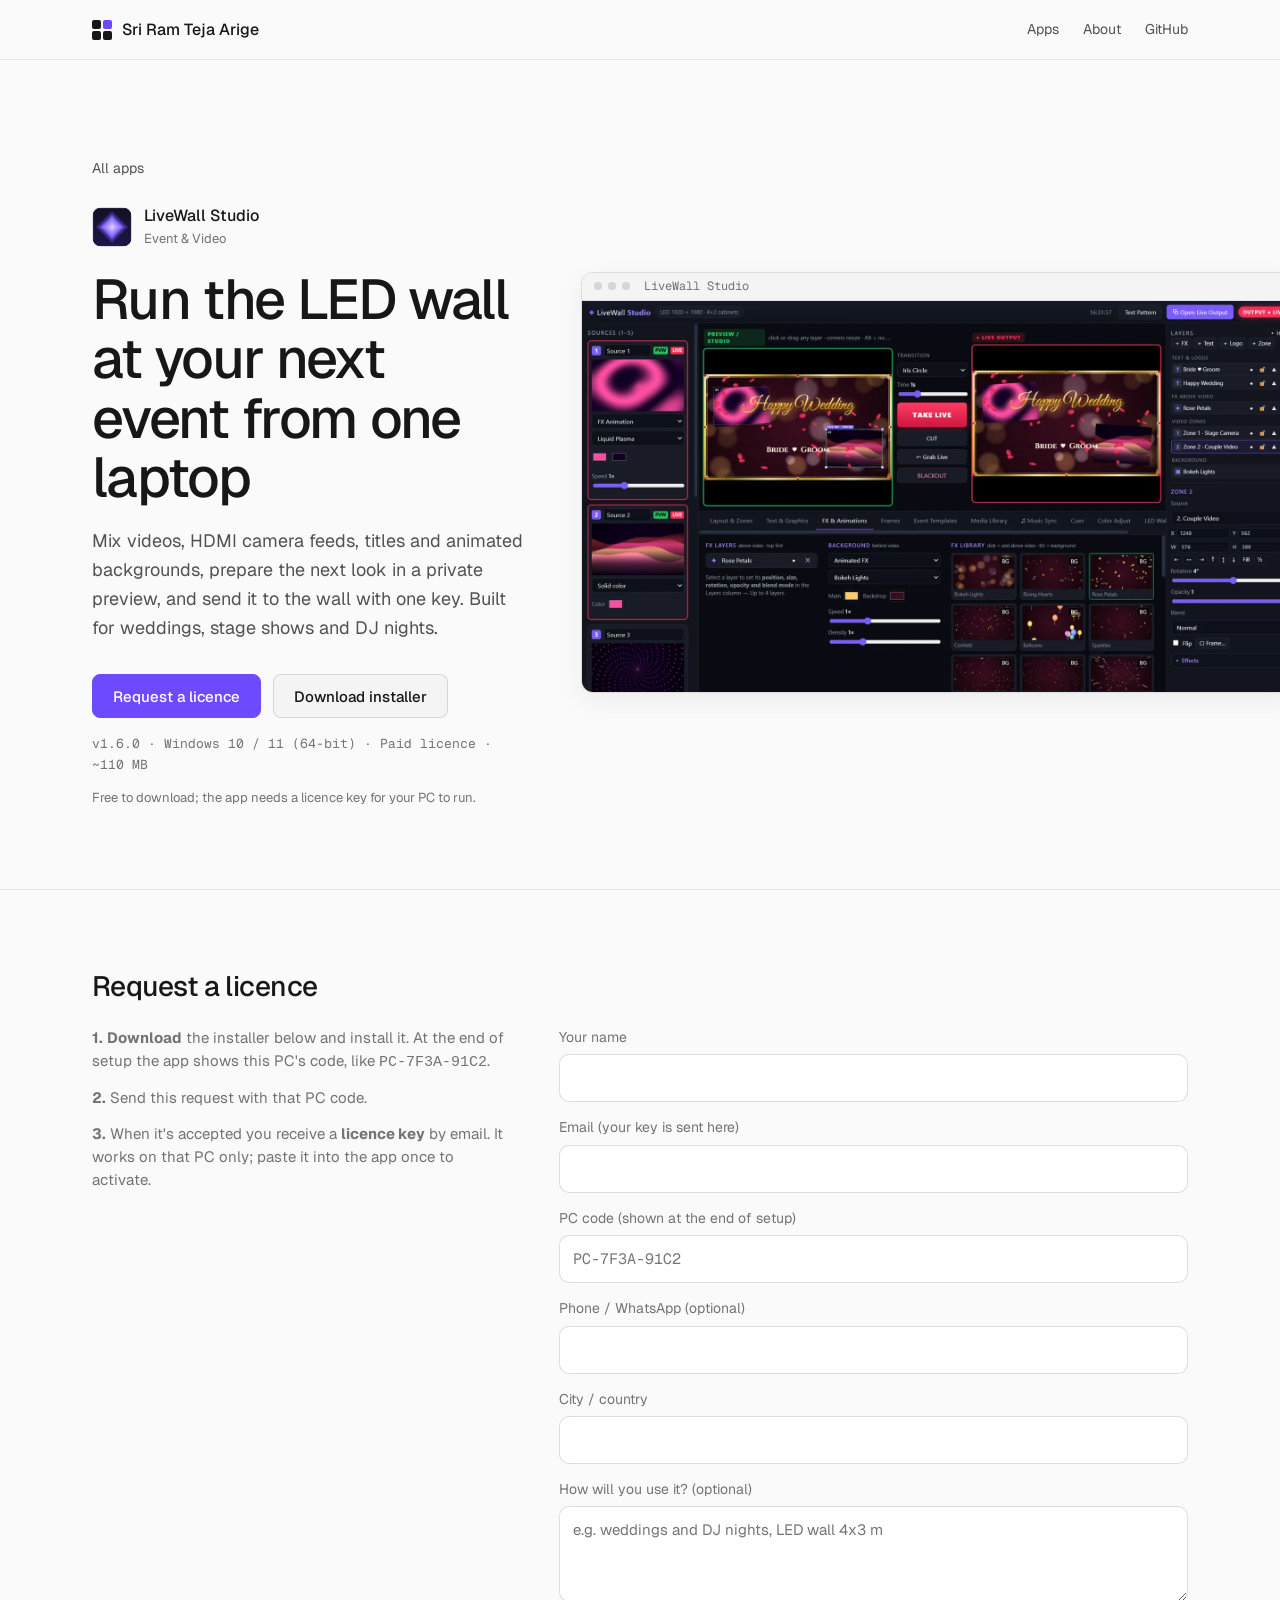
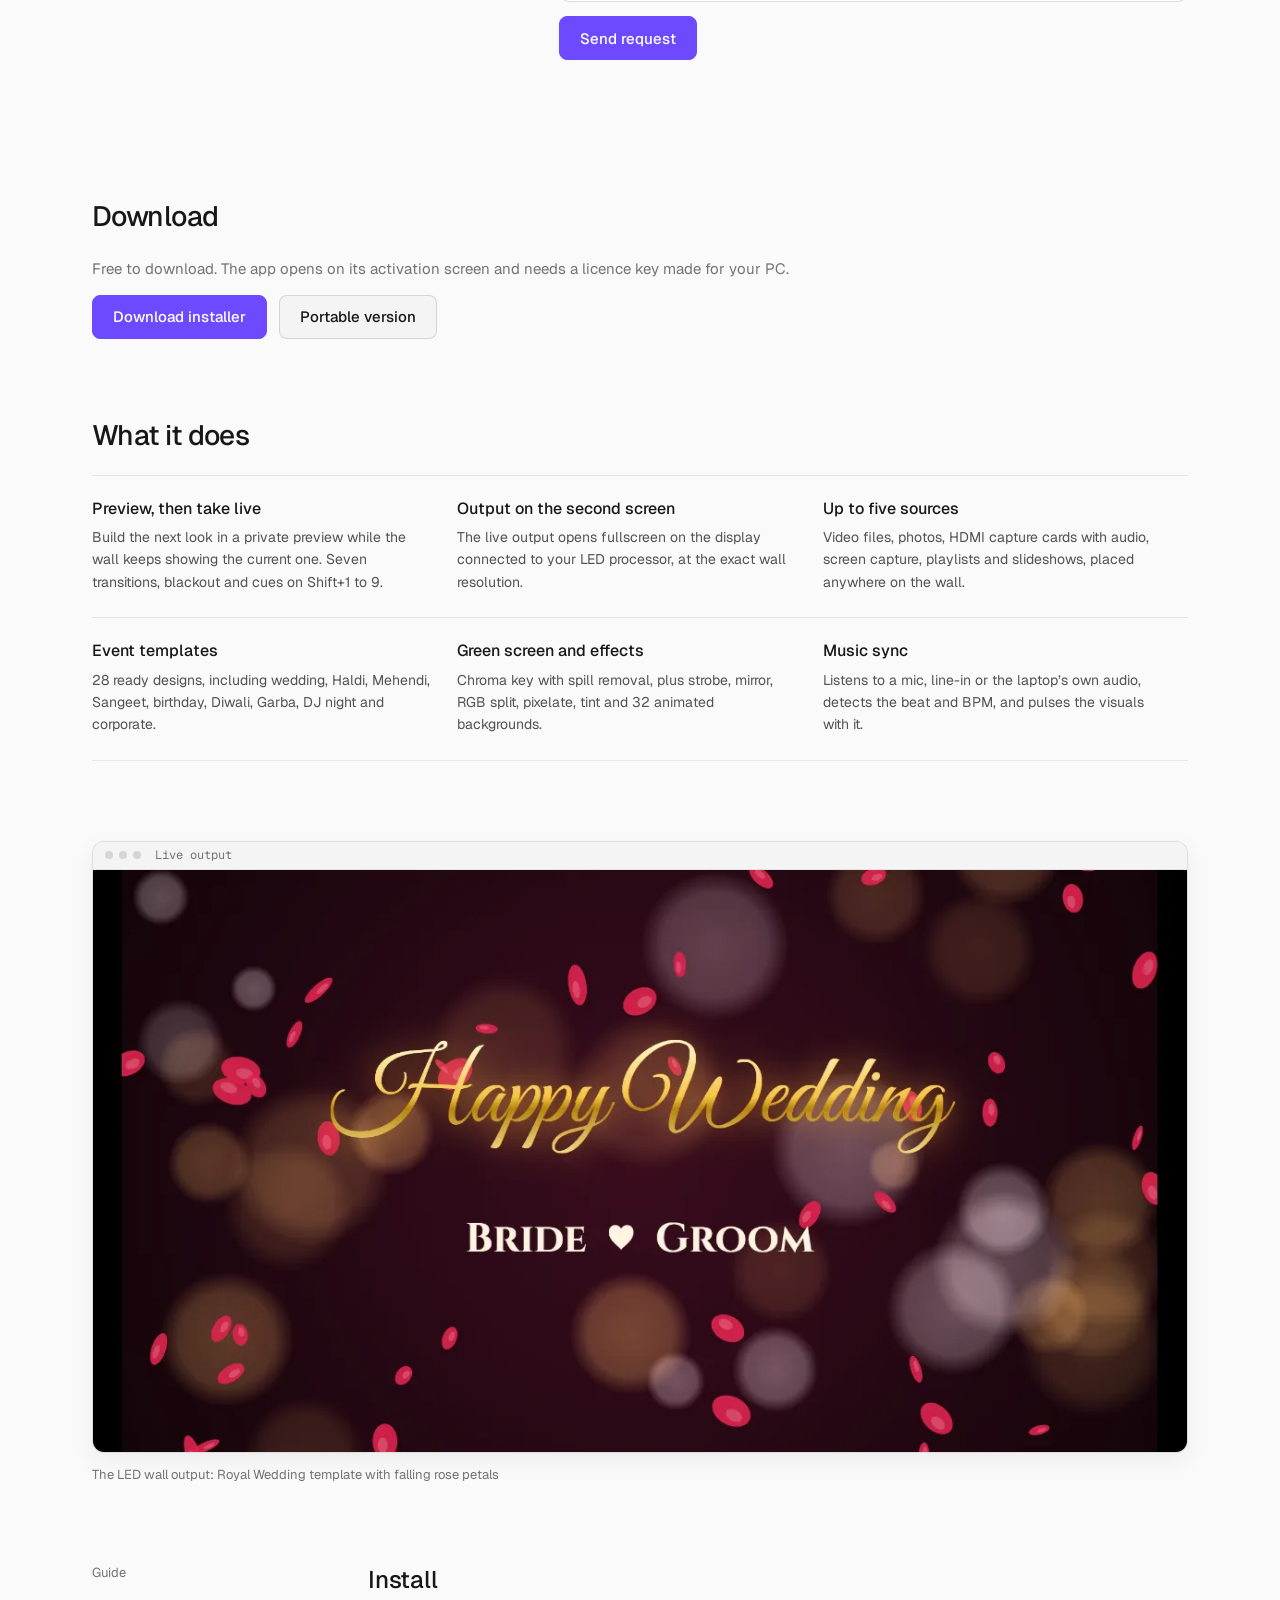
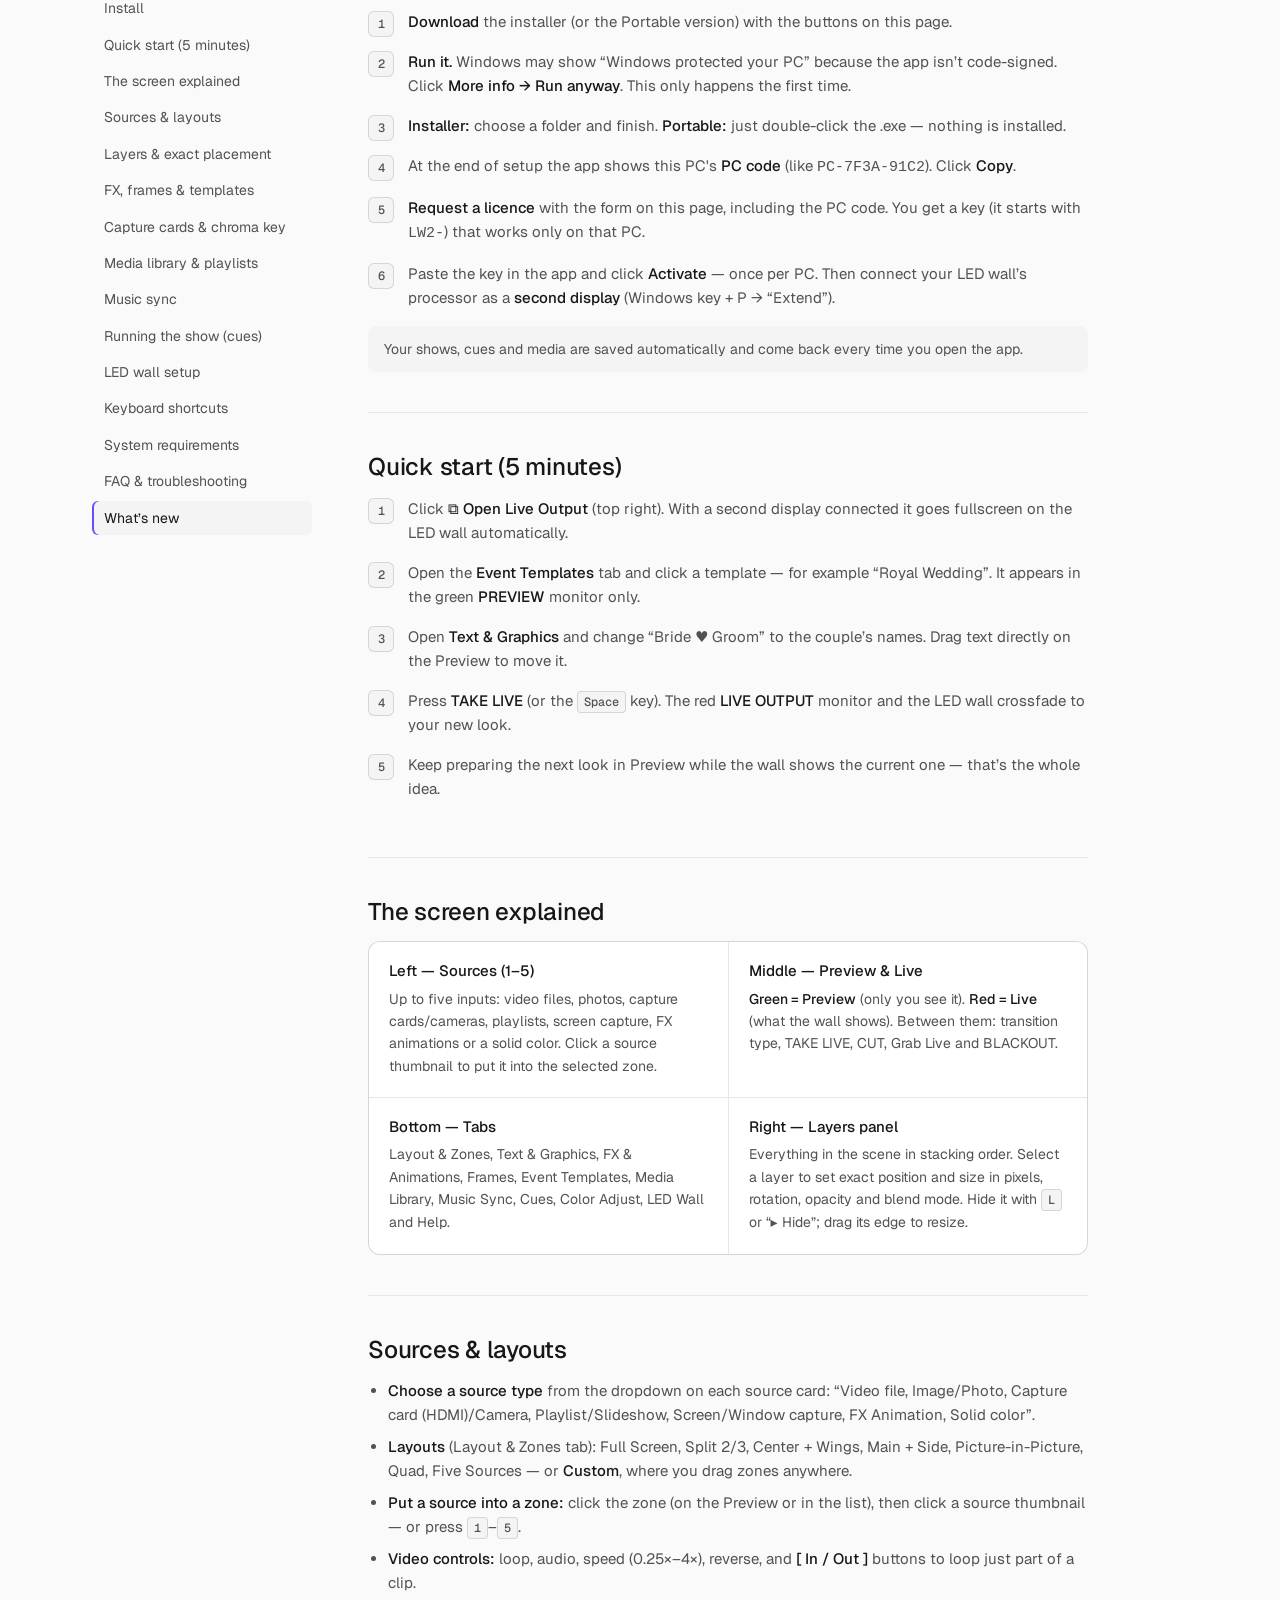
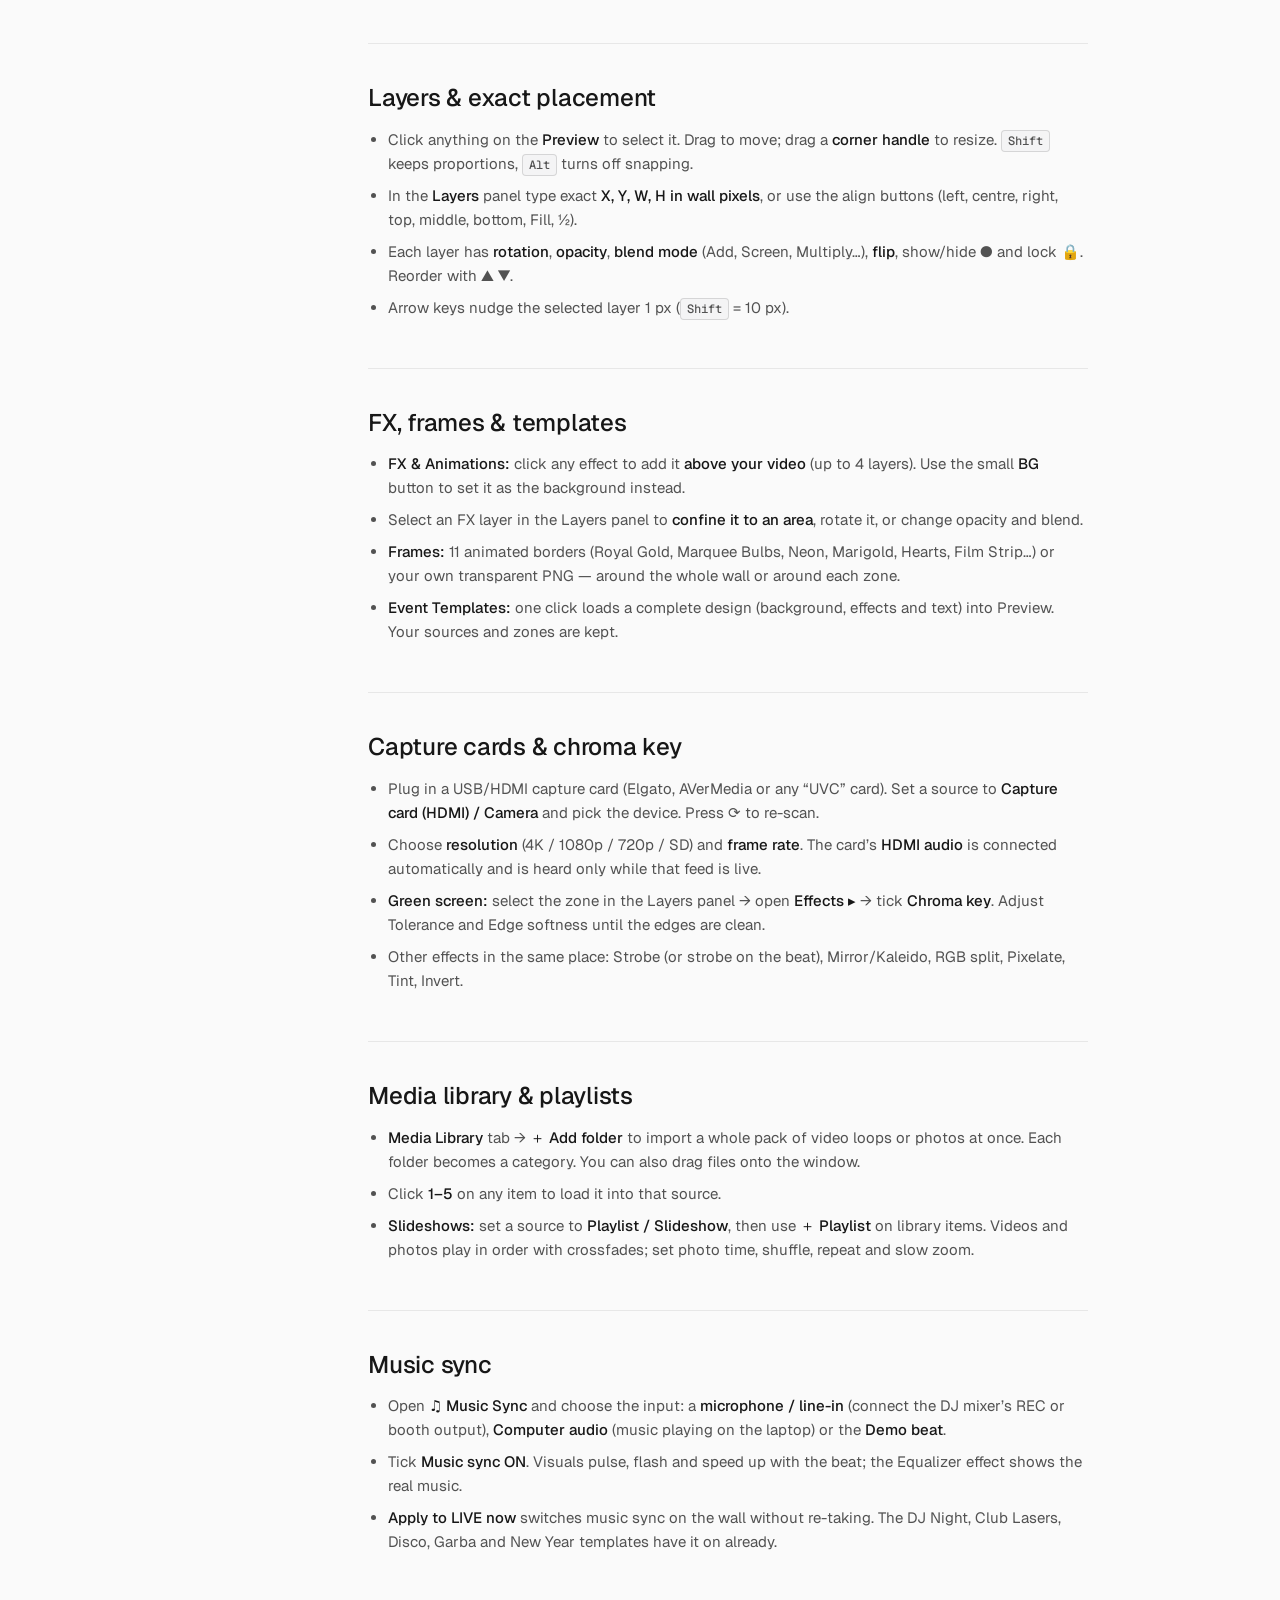
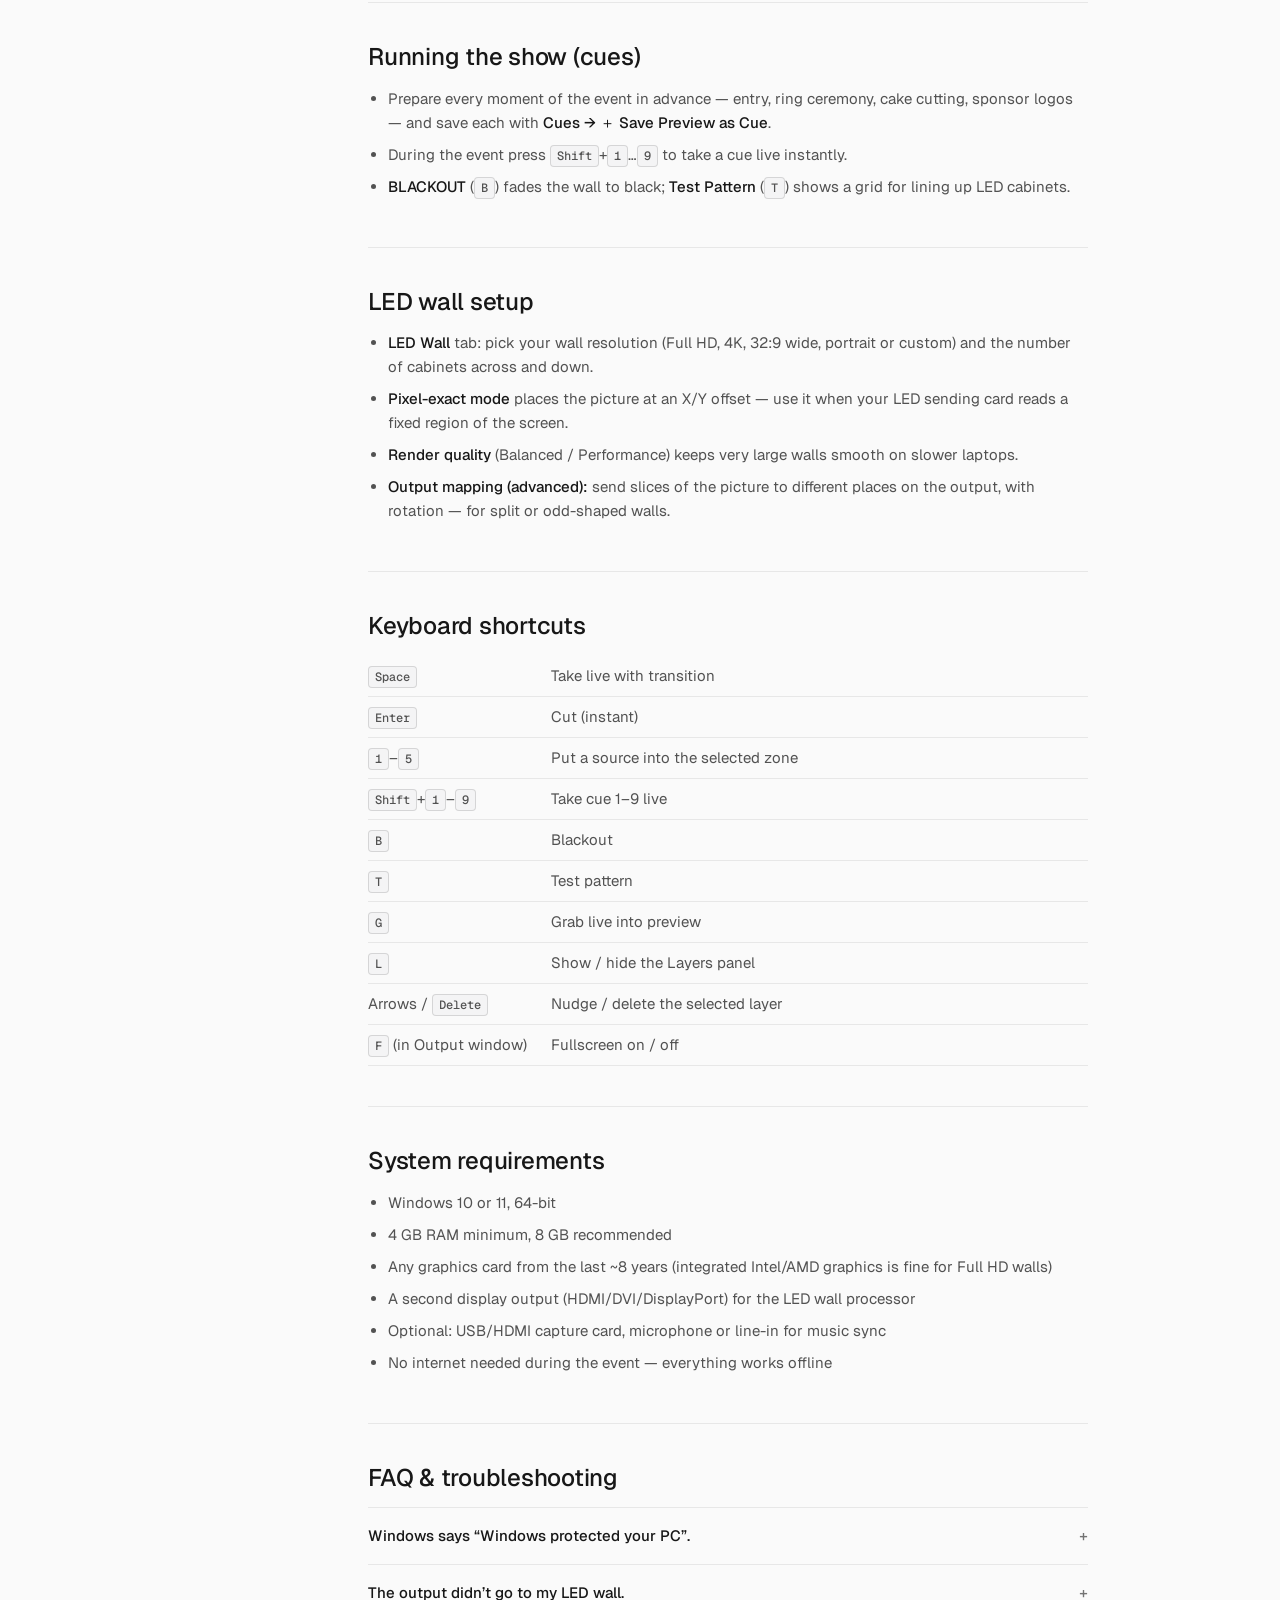
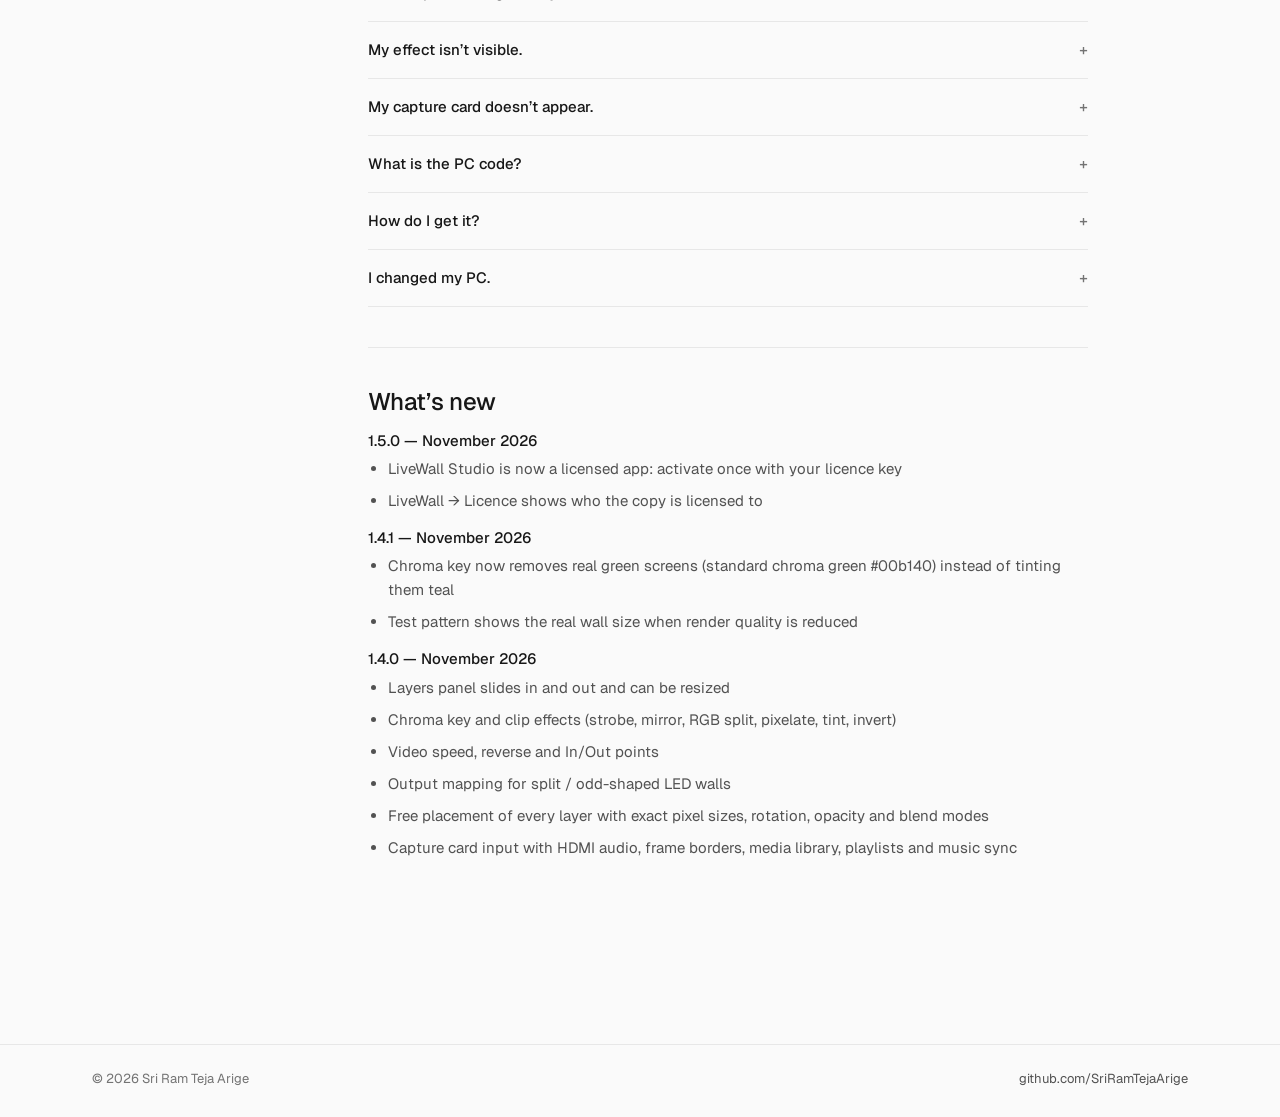
==== commit 6dad2efc: "Restore the original site design (undo the Azura-theme restyle) Keeps the licence-flow fixes: reques" ====
--- a/app.html
+++ b/app.html
@@ -1,23 +1,23 @@
-<!doctype html>
-<html lang="en">
-<head>
-  <meta charset="utf-8" />
-  <meta name="viewport" content="width=device-width, initial-scale=1" />
-  <title>App · Sri Ram Teja Arige</title>
-  <meta name="description" content="App details, licence and user guide." />
-  <link rel="icon" href="apps/livewall-studio/icon.png" />
-  <link rel="preconnect" href="https://fonts.googleapis.com" />
-  <link rel="preconnect" href="https://fonts.gstatic.com" crossorigin />
-  <link rel="stylesheet" href="https://fonts.googleapis.com/css2?family=Montserrat:wght@500;600;700;800&family=Roboto:wght@400;500;700&family=Playfair+Display:wght@500;600&display=swap" />
-  <link rel="stylesheet" href="assets/style.css" />
-</head>
-<body data-page="app">
-  <header id="site-header" class="site-header"></header>
-  <main id="app-main"><section class="wrap"><p class="loading">Loading</p></section></main>
-  <footer id="site-footer" class="site-footer"></footer>
-  <div id="lightbox" class="lightbox" hidden><img alt="" /></div>
-
-  <script src="apps/apps.js"></script>
-  <script src="assets/site.js"></script>
-</body>
-</html>
+<!doctype html>
+<html lang="en">
+<head>
+  <meta charset="utf-8" />
+  <meta name="viewport" content="width=device-width, initial-scale=1" />
+  <title>App · Sri Ram Teja Arige</title>
+  <meta name="description" content="App details, licence and user guide." />
+  <link rel="icon" href="apps/livewall-studio/icon.png" />
+  <link rel="preconnect" href="https://fonts.googleapis.com" />
+  <link rel="preconnect" href="https://fonts.gstatic.com" crossorigin />
+  <link rel="stylesheet" href="https://fonts.googleapis.com/css2?family=Geist:wght@400;500;600&family=Geist+Mono:wght@400;500&display=swap" />
+  <link rel="stylesheet" href="assets/style.css" />
+</head>
+<body data-page="app">
+  <header id="site-header" class="site-header"></header>
+  <main id="app-main"><section class="wrap"><p class="loading">Loading</p></section></main>
+  <footer id="site-footer" class="site-footer"></footer>
+  <div id="lightbox" class="lightbox" hidden><img alt="" /></div>
+
+  <script src="apps/apps.js"></script>
+  <script src="assets/site.js"></script>
+</body>
+</html>
--- a/assets/style.css
+++ b/assets/style.css
@@ -1,252 +1,235 @@
-/* Sri Ram Teja Arige - site styles in the Azura Productions theme
-   (divine gold / saffron / royal blue / deep red, Montserrat + Roboto + Playfair Display). */
-:root {
-  --gold: #ffd900;
-  --gold-ink: #b38f00;          /* gold used as text on white (readable) */
-  --saffron: #ff9933;
-  --saffron-ink: #c25e00;
-  --red: #990000;
-  --blue: #4169e1;
-  --white: #ffffff;
-  --text: #333333;
-  --muted: #737373;
-  --soft: #f0f8ff;              /* background-soft */
-  --divine: #fffdf5;
-  --border: #e2e8f0;
-  --serene: linear-gradient(180deg, #ffffff, #f0f8ff);
-  --divine-grad: linear-gradient(135deg, #ffd900, #ff9933);
-  --shadow: 0 10px 30px -10px rgba(0, 0, 0, 0.18);
-  --shadow-lg: 0 24px 50px -16px rgba(0, 0, 0, 0.28);
-  --ease: cubic-bezier(0.4, 0, 0.2, 1);
-  --head: 'Montserrat', 'Segoe UI', system-ui, sans-serif;
-  --body: 'Roboto', 'Segoe UI', system-ui, sans-serif;
-  --serif: 'Playfair Display', Georgia, serif;
-  --mono: ui-monospace, Consolas, 'Cascadia Mono', monospace;
-}
-
-* { box-sizing: border-box; margin: 0; padding: 0; }
-html { scroll-behavior: smooth; scroll-padding-top: 80px; }
-body { font-family: var(--body); color: var(--text); background: var(--white); line-height: 1.6; -webkit-font-smoothing: antialiased; }
-img { max-width: 100%; display: block; }
-a { color: var(--blue); text-decoration: none; }
-a:hover { text-decoration: underline; }
-h1, h2, h3, h4 { font-family: var(--head); font-weight: 700; line-height: 1.15; }
-code, kbd { font-family: var(--mono); font-size: 0.9em; background: var(--soft); padding: 1px 6px; border-radius: 6px; }
-button, input, textarea { font: inherit; }
-:focus-visible { outline: 2px solid var(--saffron); outline-offset: 2px; border-radius: 6px; }
-.wrap { max-width: 1240px; margin: 0 auto; padding: 0 24px; }
-.mono { font-family: var(--mono); font-size: 13px; color: var(--muted); }
-.serene { background: var(--serene); }
-
-/* header + footer (like the Azura navigation / footer) */
-.site-header { position: sticky; top: 0; z-index: 30; background: rgba(255, 255, 255, 0.96); backdrop-filter: blur(8px); box-shadow: 0 2px 14px rgba(0, 0, 0, 0.06); }
-.site-header .wrap { height: 68px; display: flex; align-items: center; justify-content: space-between; gap: 16px; }
-.brand { font-family: var(--head); font-weight: 800; font-size: 19px; letter-spacing: 0.02em; text-transform: uppercase; color: var(--gold); text-shadow: 0 1px 0 rgba(0, 0, 0, 0.06); }
-.brand:hover { text-decoration: none; }
-.site-header nav { display: flex; gap: 28px; }
-.site-header nav a { color: var(--text); font-weight: 500; font-size: 15px; }
-.site-header nav a:hover { color: var(--saffron-ink); text-decoration: none; }
-.site-footer { margin-top: 0; background: #2b2b2b; color: #cfcfcf; }
-.site-footer .wrap { padding: 48px 24px 28px; display: grid; grid-template-columns: 2fr 1fr 1fr; gap: 32px; }
-.site-footer .brand { font-size: 18px; display: inline-block; margin-bottom: 12px; }
-.site-footer p { font-size: 14px; color: #bdbdbd; max-width: 420px; }
-.site-footer h4 { color: #fff; font-size: 16px; margin-bottom: 12px; }
-.site-footer ul { list-style: none; display: grid; gap: 8px; font-size: 14px; }
-.site-footer a { color: #cfcfcf; }
-.site-footer .bottom { grid-column: 1 / -1; border-top: 1px solid rgba(255, 255, 255, 0.1); padding-top: 18px; text-align: center; font-size: 13px; color: #9a9a9a; }
-.site-footer .quote { font-family: var(--serif); font-style: italic; color: var(--saffron); margin-bottom: 8px; }
-
-/* buttons */
-.btn { display: inline-flex; align-items: center; justify-content: center; gap: 8px; height: 48px; padding: 0 28px; border-radius: 12px; border: 0;
-  font-family: var(--head); font-weight: 600; font-size: 15px; cursor: pointer; transition: transform 0.25s var(--ease), box-shadow 0.25s var(--ease), background 0.2s; white-space: nowrap; }
-.btn:hover { text-decoration: none; transform: translateY(-2px) scale(1.02); }
-.btn.saffron { background: var(--saffron); color: #fff; box-shadow: 0 10px 24px -10px rgba(255, 153, 51, 0.8); }
-.btn.saffron:hover { background: #ff8c1a; }
-.btn.outline { border: 2px solid #fff; color: #fff; background: transparent; }
-.btn.outline:hover { background: #fff; color: var(--text); }
-.btn.royal { background: var(--blue); color: #fff; }
-.btn.gold { background: var(--divine-grad); color: var(--text); border: 1px solid #222; }
-.btn.ghost { background: #fff; color: var(--blue); border: 1px solid rgba(65, 105, 225, 0.35); }
-.btn.sm { height: 40px; padding: 0 18px; font-size: 14px; }
-.btn.block { width: 100%; }
-.btn:disabled { opacity: 0.6; cursor: default; transform: none; }
-.actions { display: flex; gap: 14px; flex-wrap: wrap; align-items: center; }
-
-/* photo hero (like the Azura home hero) */
-.hero { position: relative; overflow: hidden; min-height: 88vh; display: flex; align-items: center; color: #fff; }
-.hero-bg { position: absolute; inset: -5%; background-size: cover; background-position: center; filter: blur(10px) saturate(1.3); }
-.hero-bg::before { content: ''; position: absolute; inset: 0; background: linear-gradient(90deg, rgba(51, 51, 51, 0.82), rgba(51, 51, 51, 0.6) 55%, rgba(51, 51, 51, 0.3)); }
-.hero-bg::after { content: ''; position: absolute; inset: 0; background: linear-gradient(0deg, rgba(51, 51, 51, 0.45), transparent 50%); }
-.dot { position: absolute; border-radius: 50%; animation: float 3s ease-in-out infinite; }
-@keyframes float { 0%, 100% { transform: translateY(0); } 50% { transform: translateY(-12px); } }
-.hero .wrap { position: relative; z-index: 2; width: 100%; display: grid; grid-template-columns: 1.1fr 0.9fr; gap: 48px; align-items: center; padding-top: 72px; padding-bottom: 72px; }
-.pill { display: inline-flex; align-items: center; gap: 8px; padding: 8px 16px; border-radius: 999px; font-size: 14px; font-weight: 500; }
-.pill.gold { background: rgba(255, 217, 0, 0.16); color: var(--gold-ink); }
-.hero .pill.gold { color: var(--gold); background: rgba(255, 217, 0, 0.2); }
-.hero h1 { font-size: clamp(38px, 5.2vw, 64px); color: var(--gold); margin: 20px 0 20px; letter-spacing: -0.01em; }
-.hero h1 span { color: #fff; display: block; }
-.hero .sub { font-size: clamp(18px, 2vw, 22px); color: #fff; max-width: 640px; margin-bottom: 32px; }
-.hero .meta { margin-top: 18px; color: rgba(255, 255, 255, 0.85); font-size: 14px; }
-.hero .app-id { display: flex; align-items: center; gap: 14px; }
-.hero .app-id img { width: 56px; height: 56px; border-radius: 14px; box-shadow: 0 8px 20px rgba(0, 0, 0, 0.35); }
-.hero .app-id b { font-family: var(--head); font-size: 20px; display: block; }
-.hero .app-id span { color: rgba(255, 255, 255, 0.8); font-size: 14px; }
-.hero .back { color: rgba(255, 255, 255, 0.85); font-size: 14px; display: inline-block; margin-bottom: 18px; }
-.icons { display: flex; gap: 32px; margin-top: 44px; }
-.icons div { display: flex; flex-direction: column; align-items: center; gap: 8px; font-size: 14px; font-weight: 500; }
-.icons i { width: 48px; height: 48px; border-radius: 50%; display: flex; align-items: center; justify-content: center; font-style: normal; font-size: 22px; }
-.float-card { background: rgba(255, 255, 255, 0.88); backdrop-filter: blur(12px); color: var(--text); border-radius: 18px; padding: 22px; box-shadow: var(--shadow-lg); transition: transform 0.3s var(--ease); }
-.float-card:hover { transform: translateY(-4px); }
-.float-card .top { display: flex; justify-content: space-between; align-items: center; margin-bottom: 14px; font-size: 13px; }
-.float-card .live { display: flex; align-items: center; gap: 10px; color: var(--saffron-ink); font-weight: 600; letter-spacing: 0.04em; }
-.float-card .live::before { content: ''; width: 11px; height: 11px; border-radius: 50%; background: #ef4444; animation: pulse 1.6s infinite; }
-@keyframes pulse { 50% { opacity: 0.35; } }
-.float-card .shot { aspect-ratio: 16 / 9; border-radius: 12px; overflow: hidden; border: 1px solid var(--border); background: #0a0c11; }
-.float-card .shot img { width: 100%; height: 100%; object-fit: cover; cursor: zoom-in; }
-.float-card .foot { margin-top: 14px; display: flex; justify-content: space-between; align-items: center; gap: 12px; }
-.float-card .foot b { font-family: var(--head); font-size: 18px; display: block; }
-.float-card .foot small { color: var(--muted); }
-
-/* sections */
-.section { padding: 84px 0; }
-.section-head { text-align: center; margin-bottom: 52px; }
-.section-head .pill { margin-bottom: 20px; }
-.section-head h2 { font-size: clamp(32px, 4.4vw, 48px); color: var(--blue); margin-bottom: 16px; }
-.section-head h2.red { color: var(--red); }
-.section-head p { font-size: 19px; color: var(--muted); max-width: 760px; margin: 0 auto; }
-
-/* pastel service cards (Azura home "Premium Services") */
-.cards { display: grid; grid-template-columns: repeat(auto-fit, minmax(250px, 1fr)); gap: 28px; }
-.cards.three { grid-template-columns: repeat(3, 1fr); }
-@media (max-width: 960px) { .cards.three { grid-template-columns: repeat(2, 1fr); } }
-@media (max-width: 600px) { .cards.three { grid-template-columns: 1fr; } }
-.card { position: relative; overflow: hidden; border-radius: 14px; padding: 26px; box-shadow: var(--shadow); transition: transform 0.45s var(--ease), box-shadow 0.45s var(--ease); display: flex; flex-direction: column; }
-.card:hover { transform: translateY(-8px) scale(1.02); box-shadow: var(--shadow-lg); }
-.card .ic { width: 64px; height: 64px; border-radius: 16px; display: flex; align-items: center; justify-content: center; margin-bottom: 18px; font-size: 28px; }
-.card h3 { font-size: 21px; margin-bottom: 8px; color: var(--text); }
-.card p { color: var(--muted); font-size: 15px; }
-.card ul { list-style: none; margin: 14px 0 0; display: grid; gap: 8px; }
-.card li { display: flex; align-items: center; gap: 12px; color: var(--muted); font-size: 14px; }
-.card li::before { content: ''; width: 6px; height: 6px; border-radius: 50%; background: var(--tone); flex: none; }
-.card .price { margin-top: auto; padding-top: 18px; font-family: var(--head); font-weight: 700; font-size: 19px; color: var(--tone-ink); }
-.card .btn { margin-top: 12px; }
-.t-gold { --tone: var(--gold); --tone-ink: var(--gold-ink); background: linear-gradient(135deg, rgba(255, 217, 0, 0.2), rgba(255, 217, 0, 0.05)); }
-.t-saffron { --tone: var(--saffron); --tone-ink: var(--saffron-ink); background: linear-gradient(135deg, rgba(255, 153, 51, 0.2), rgba(255, 153, 51, 0.05)); }
-.t-blue { --tone: var(--blue); --tone-ink: var(--blue); background: linear-gradient(135deg, rgba(65, 105, 225, 0.2), rgba(65, 105, 225, 0.05)); }
-.t-red { --tone: var(--red); --tone-ink: var(--red); background: linear-gradient(135deg, rgba(153, 0, 0, 0.18), rgba(153, 0, 0, 0.04)); }
-.card .ic { background: color-mix(in srgb, var(--tone) 22%, transparent); color: var(--tone-ink); }
-.card .btn.tone { background: var(--tone); color: #fff; width: 100%; height: 42px; font-size: 14px; }
-.t-gold .btn.tone { color: var(--text); }
-
-/* app showcase (home) */
-.app-feature { display: grid; grid-template-columns: 0.9fr 1.1fr; gap: 32px; align-items: stretch; }
-.app-feature .card { padding: 30px; }
-.app-feature .app-head { display: flex; align-items: center; gap: 14px; margin-bottom: 10px; }
-.app-feature .app-head img { width: 56px; height: 56px; border-radius: 14px; }
-.app-feature .tag { font-size: 13px; color: var(--saffron-ink); font-weight: 600; }
-.shot-panel { position: relative; border-radius: 18px; overflow: hidden; box-shadow: var(--shadow-lg); background: #0a0c11; min-height: 300px; }
-.shot-panel img { width: 100%; height: 100%; object-fit: cover; transition: transform 0.7s var(--ease); cursor: zoom-in; }
-.shot-panel:hover img { transform: scale(1.04); }
-.shot-panel::after { content: ''; position: absolute; inset: 0; background: linear-gradient(0deg, rgba(51, 51, 51, 0.7), transparent 45%); pointer-events: none; }
-.shot-panel .cap { position: absolute; z-index: 2; left: 20px; right: 20px; bottom: 18px; display: flex; justify-content: space-between; align-items: center; color: #fff; font-size: 14px; gap: 12px; }
-.badge { display: inline-block; padding: 4px 12px; border-radius: 999px; background: var(--gold); color: #fff; font-size: 13px; font-weight: 500; }
-.badge.blue { background: rgba(65, 105, 225, 0.12); color: var(--blue); }
-
-/* event-style image cards */
-.gallery { display: grid; grid-template-columns: repeat(auto-fill, minmax(250px, 1fr)); gap: 24px; }
-.ecard { background: #fff; border-radius: 14px; overflow: hidden; box-shadow: 0 6px 18px -8px rgba(0, 0, 0, 0.2); transition: transform 0.5s var(--ease), box-shadow 0.5s var(--ease); display: flex; flex-direction: column; }
-.ecard:hover { transform: translateY(-8px); box-shadow: var(--shadow-lg); }
-.ecard .img { position: relative; height: 170px; overflow: hidden; }
-.ecard .img img { width: 100%; height: 100%; object-fit: cover; transition: transform 0.5s var(--ease); cursor: zoom-in; }
-.ecard:hover .img img { transform: scale(1.1); }
-.ecard .img .badge { position: absolute; top: 12px; left: 12px; }
-.ecard .body { padding: 18px; display: flex; flex-direction: column; flex: 1; }
-.ecard h3 { font-family: var(--serif); font-weight: 500; font-size: 21px; color: var(--red); margin-bottom: 6px; transition: color 0.2s; }
-.ecard:hover h3 { color: var(--saffron-ink); }
-.ecard p { font-size: 14px; color: var(--muted); }
-.chips { display: flex; flex-wrap: wrap; gap: 6px; margin-top: auto; padding-top: 12px; }
-.chips span { padding: 3px 10px; border-radius: 999px; background: var(--soft); color: var(--blue); font-size: 12px; }
-
-/* facts (about) */
-.facts { display: grid; grid-template-columns: repeat(3, 1fr); gap: 24px; margin-top: 36px; }
-.about-text { font-size: 19px; color: var(--muted); max-width: 820px; margin: 0 auto; text-align: center; }
-
-/* licence: request + download */
-.lic-grid { display: grid; grid-template-columns: 0.85fr 1.15fr; gap: 32px; align-items: start; }
-.lic-steps { display: grid; gap: 16px; }
-.lic-steps .step { display: flex; gap: 14px; align-items: flex-start; }
-.lic-steps .num { width: 36px; height: 36px; flex: none; border-radius: 50%; display: flex; align-items: center; justify-content: center; font-family: var(--head); font-weight: 700; color: #fff; }
-.lic-steps p { color: var(--muted); }
-.lic-steps b { color: var(--text); }
-.panel { background: #fff; border-radius: 18px; padding: 28px; box-shadow: var(--shadow); border: 1px solid var(--border); }
-.lic-form { display: grid; gap: 14px; }
-.lic-form .two { display: grid; grid-template-columns: 1fr 1fr; gap: 14px; }
-.lic-form label { display: grid; gap: 6px; font-size: 14px; color: var(--muted); }
-.lic-form input, .lic-form textarea, .lic-key textarea { width: 100%; padding: 11px 14px; border-radius: 12px; border: 1px solid var(--border); background: #fff; color: var(--text); font-size: 15px; }
-.lic-form input:focus, .lic-form textarea:focus, .lic-key textarea:focus { outline: 2px solid rgba(255, 153, 51, 0.5); border-color: var(--saffron); }
-.lic-form input.pc, .lic-key textarea { font-family: var(--mono); letter-spacing: 0.04em; }
-.lic-key { display: flex; gap: 12px; align-items: stretch; flex-wrap: wrap; }
-.lic-key textarea { flex: 1 1 420px; font-size: 13px; resize: vertical; }
-.lic-msg { min-height: 22px; margin: 12px 0 0; font-size: 14px; color: var(--muted); }
-.lic-msg.good { color: #15803d; }
-.lic-msg.bad { color: var(--red); }
-.hp { position: absolute; left: -9999px; width: 1px; height: 1px; opacity: 0; }
-#key-files { margin-top: 16px; }
-
-/* guide (docs) */
-.docs { display: grid; grid-template-columns: 220px 1fr; gap: 48px; align-items: start; }
-.toc { position: sticky; top: 96px; display: grid; gap: 4px; padding: 18px; border-radius: 14px; background: var(--soft); }
-.toc h4 { font-size: 13px; text-transform: uppercase; letter-spacing: 0.08em; color: var(--muted); margin-bottom: 6px; }
-.toc a { color: var(--text); padding: 6px 10px; border-radius: 8px; font-size: 15px; }
-.toc a:hover { background: #fff; text-decoration: none; }
-.toc a.on { background: var(--gold); color: var(--text); font-weight: 600; }
-.doc-body article { padding-bottom: 36px; margin-bottom: 36px; border-bottom: 1px solid var(--border); }
-.doc-body article:last-child { border-bottom: 0; }
-.doc-body h2 { font-size: 28px; color: var(--blue); margin-bottom: 16px; }
-.doc-body h4 { font-size: 18px; color: var(--red); margin: 18px 0 8px; }
-.doc-body p, .doc-body li { color: #4a4a4a; }
-.doc-body ul, .doc-body ol { padding-left: 22px; display: grid; gap: 6px; }
-.doc-body ol.steps { list-style: none; padding: 0; counter-reset: s; gap: 12px; }
-.doc-body ol.steps li { counter-increment: s; position: relative; padding: 14px 16px 14px 56px; background: var(--soft); border-radius: 12px; }
-.doc-body ol.steps li::before { content: counter(s); position: absolute; left: 14px; top: 13px; width: 28px; height: 28px; border-radius: 50%; background: var(--saffron); color: #fff;
-  font-family: var(--head); font-weight: 700; font-size: 14px; display: flex; align-items: center; justify-content: center; }
-.doc-body .note { margin-top: 14px; padding: 12px 16px; border-left: 4px solid var(--gold); background: var(--divine); border-radius: 0 10px 10px 0; color: #5a5a5a; }
-.doc-body table { width: 100%; border-collapse: collapse; margin: 10px 0; font-size: 15px; }
-.doc-body th, .doc-body td { text-align: left; padding: 10px 12px; border-bottom: 1px solid var(--border); vertical-align: top; }
-.doc-body th { background: var(--soft); font-family: var(--head); }
-.doc-body details { background: #fff; border: 1px solid var(--border); border-radius: 12px; padding: 14px 18px; margin-bottom: 10px; }
-.doc-body summary { cursor: pointer; font-family: var(--head); font-weight: 600; color: var(--text); }
-.doc-body details p { margin-top: 10px; }
-
-/* lightbox */
-.lightbox { position: fixed; inset: 0; z-index: 50; background: rgba(0, 0, 0, 0.86); display: flex; align-items: center; justify-content: center; padding: 24px; cursor: zoom-out; }
-.lightbox[hidden] { display: none; }
-.lightbox img { max-width: 96vw; max-height: 92vh; border-radius: 12px; box-shadow: 0 20px 60px rgba(0, 0, 0, 0.6); }
-.notfound { padding: 120px 0; text-align: center; }
-.loading { padding: 120px 0; text-align: center; color: var(--muted); }
-
-/* reveal on scroll */
-.reveal { opacity: 0; transform: translateY(26px); transition: opacity 0.8s var(--ease), transform 0.8s var(--ease); }
-.reveal.in { opacity: 1; transform: none; }
-
-@media (max-width: 960px) {
-  .hero .wrap, .app-feature, .lic-grid, .docs { grid-template-columns: 1fr; }
-  .float-card-wrap { display: none; }
-  .toc { position: static; }
-  .facts { grid-template-columns: 1fr; }
-  .site-footer .wrap { grid-template-columns: 1fr; }
-}
-@media (max-width: 600px) {
-  .site-header nav { gap: 16px; }
-  .site-header nav a { font-size: 14px; }
-  .brand { font-size: 15px; }
-  .hero { min-height: auto; text-align: center; }
-  .hero .sub { margin-left: auto; margin-right: auto; }
-  .hero .actions, .icons, .hero .app-id { justify-content: center; }
-  .lic-form .two { grid-template-columns: 1fr; }
-  .section { padding: 64px 0; }
-}
-@media (prefers-reduced-motion: reduce) {
-  *, *::before, *::after { animation: none !important; transition: none !important; }
-  .reveal { opacity: 1; transform: none; }
-}
+/* Graphite neutral ramp, one accent (LiveWall violet), Geist + Geist Mono. 4px spacing grid. */
+:root {
+  --page: #fafafa;
+  --card: #ffffff;
+  --raised: #f4f4f5;
+  --text: #171717;
+  --text-2: #525252;
+  --muted: #737373;
+  --line: rgba(23, 23, 23, 0.08);
+  --line-strong: rgba(23, 23, 23, 0.14);
+  --accent: #6d4aff;          /* fill: white text on it passes 4.5:1 */
+  --accent-hover: #5f3cf2;
+  --accent-text: #5a3fd6;     /* accent used as text on light surfaces */
+  --shadow-sm: 0 1px 2px rgba(0, 0, 0, 0.05);
+  --shadow-lg: 0 8px 24px rgba(0, 0, 0, 0.06);
+  --ease: cubic-bezier(0.22, 1, 0.36, 1);
+  --sans: 'Geist', 'Segoe UI', system-ui, sans-serif;
+  --mono: 'Geist Mono', ui-monospace, Consolas, monospace;
+  color-scheme: light;
+}
+@media (prefers-color-scheme: dark) {
+  :root {
+    --page: #141415;
+    --card: #19191b;
+    --raised: #232325;
+    --text: #ededed;
+    --text-2: #a1a1a6;
+    --muted: #85858b;
+    --line: rgba(237, 237, 237, 0.08);
+    --line-strong: rgba(237, 237, 237, 0.14);
+    --accent-text: #a996ff;
+    --shadow-sm: none;
+    --shadow-lg: 0 16px 40px rgba(0, 0, 0, 0.45);
+    color-scheme: dark;
+  }
+}
+
+* { box-sizing: border-box; }
+html { scroll-behavior: smooth; }
+body {
+  margin: 0;
+  background: var(--page);
+  color: var(--text);
+  font: 400 15px/1.6 var(--sans);
+  -webkit-font-smoothing: antialiased;
+  text-rendering: optimizeLegibility;
+}
+h1, h2, h3, h4 { font-weight: 500; line-height: 1.15; margin: 0; }
+p { margin: 0; }
+a { color: var(--accent-text); text-decoration: none; }
+a:hover { text-decoration: underline; text-underline-offset: 3px; }
+a:focus-visible, button:focus-visible { outline: 2px solid var(--accent); outline-offset: 2px; border-radius: 6px; }
+img { max-width: 100%; display: block; }
+.wrap { max-width: 1160px; margin: 0 auto; padding: 0 32px; }
+.mono { font-family: var(--mono); font-size: 13px; color: var(--muted); font-variant-numeric: tabular-nums; }
+kbd {
+  display: inline-block; min-width: 20px; padding: 1px 6px; text-align: center;
+  font: 500 12px/18px var(--mono); color: var(--text-2);
+  background: var(--raised); border: 1px solid var(--line-strong); border-radius: 4px;
+}
+
+/* ---------------------------------------------------------------- header / footer */
+.site-header { position: sticky; top: 0; z-index: 10; height: 60px; background: var(--page); border-bottom: 1px solid var(--line); }
+.site-header .wrap { height: 100%; display: flex; align-items: center; justify-content: space-between; }
+.brand { display: flex; align-items: center; gap: 10px; color: var(--text); font-weight: 500; font-size: 16px; }
+.brand:hover { text-decoration: none; }
+.mark { width: 20px; height: 20px; display: grid; grid-template-columns: 1fr 1fr; gap: 2px; }
+.mark i { background: var(--text); border-radius: 2px; }
+.mark i:nth-child(2) { background: var(--accent); }
+.site-header nav { display: flex; gap: 24px; font-size: 14px; }
+.site-header nav a { color: var(--text-2); transition: color 150ms var(--ease); }
+.site-header nav a:hover { color: var(--text); text-decoration: none; }
+.site-footer { margin-top: 96px; border-top: 1px solid var(--line); }
+.site-footer .wrap { padding-top: 24px; padding-bottom: 32px; display: flex; justify-content: space-between; gap: 16px; flex-wrap: wrap; font-size: 13px; color: var(--muted); }
+.site-footer a { color: var(--text-2); }
+
+/* ---------------------------------------------------------------- buttons */
+.btn {
+  display: inline-flex; align-items: center; justify-content: center; gap: 8px; height: 44px; padding: 0 20px;
+  border-radius: 8px; font: 500 15px/1 var(--sans); white-space: nowrap;
+  background: var(--raised); color: var(--text); border: 1px solid var(--line-strong);
+  transition: background-color 150ms var(--ease), border-color 150ms var(--ease), transform 120ms var(--ease);
+}
+.btn:hover { text-decoration: none; border-color: var(--text-2); }
+.btn:active { transform: scale(0.98); }
+.btn.primary { background: var(--accent); color: #fff; border-color: var(--accent); }
+.btn.primary:hover { background: var(--accent-hover); border-color: var(--accent-hover); }
+.btn.sm { height: 36px; padding: 0 16px; font-size: 14px; }
+.actions { display: flex; gap: 12px; flex-wrap: wrap; align-items: center; }
+
+/* ---------------------------------------------------------------- hero (split: text + product view) */
+.hero { padding: 96px 0 80px; border-bottom: 1px solid var(--line); overflow: hidden; }
+.hero .wrap { display: grid; grid-template-columns: minmax(0, 5fr) minmax(0, 7fr); gap: 56px; align-items: center; }
+.kicker { font-size: 14px; color: var(--text-2); margin-bottom: 16px; }
+.hero h1 { font-size: clamp(36px, 5vw, 56px); line-height: 1.06; letter-spacing: -0.03em; }
+.hero .sub { margin-top: 20px; font-size: 18px; line-height: 1.6; color: var(--text-2); max-width: 36rem; }
+.hero .actions { margin-top: 32px; }
+.hero .meta { margin-top: 16px; }
+.window {
+  border-radius: 12px; overflow: hidden; background: var(--card);
+  border: 1px solid var(--line-strong); box-shadow: var(--shadow-lg);
+}
+.window-bar { height: 28px; display: flex; align-items: center; gap: 6px; padding: 0 12px; border-bottom: 1px solid var(--line); background: var(--raised); }
+.window-bar span { width: 8px; height: 8px; border-radius: 50%; background: var(--line-strong); }
+.window-bar em { margin-left: 8px; font: 400 12px/1 var(--mono); color: var(--muted); font-style: normal; }
+.window img { width: 100%; height: auto; }
+.hero .window { width: 118%; }
+
+/* ---------------------------------------------------------------- sections */
+.section { padding-top: 80px; }
+.section-head { display: flex; align-items: baseline; justify-content: space-between; gap: 16px; margin-bottom: 24px; }
+.section-head h2 { font-size: 28px; letter-spacing: -0.02em; }
+
+/* App list: one row per app (scales cleanly as more apps are added) */
+.app-list { border-top: 1px solid var(--line); }
+.app-row {
+  display: grid; grid-template-columns: 56px minmax(0, 1fr) auto; gap: 20px; align-items: center;
+  padding: 20px 0; border-bottom: 1px solid var(--line); color: var(--text);
+}
+.app-row:hover { text-decoration: none; }
+.app-row:hover h3 { color: var(--accent-text); }
+.app-row img { width: 56px; height: 56px; border-radius: 12px; }
+.app-row h3 { font-size: 18px; transition: color 150ms var(--ease); }
+.app-row p { color: var(--text-2); margin-top: 4px; }
+.app-row .mono { margin-top: 8px; }
+
+.about { max-width: 640px; }
+.about p { font-size: 17px; color: var(--text-2); }
+.facts { display: grid; grid-template-columns: repeat(3, 1fr); gap: 24px; margin-top: 32px; padding-top: 24px; border-top: 1px solid var(--line); }
+.facts dt { font-weight: 500; }
+.facts dd { margin: 4px 0 0; color: var(--text-2); font-size: 14px; }
+
+/* ---------------------------------------------------------------- app page */
+.back { display: inline-block; font-size: 14px; color: var(--text-2); margin-bottom: 24px; }
+.app-id { display: flex; align-items: center; gap: 12px; margin-bottom: 20px; }
+.app-id img { width: 40px; height: 40px; border-radius: 10px; }
+.app-id b { font-weight: 500; font-size: 16px; }
+.app-id span { display: block; font-size: 13px; color: var(--muted); }
+.dl-note { margin-top: 12px; font-size: 13px; color: var(--muted); max-width: 34rem; }
+
+.features { display: grid; grid-template-columns: repeat(3, 1fr); border-top: 1px solid var(--line); }
+.feature { padding: 24px 24px 24px 0; border-bottom: 1px solid var(--line); }
+.feature h3 { font-size: 16px; }
+.feature p { margin-top: 8px; color: var(--text-2); font-size: 14px; }
+
+.shot figure { margin: 0; }
+.shot figcaption { margin-top: 12px; font-size: 13px; color: var(--muted); }
+.shot img { cursor: zoom-in; }
+
+.docs { display: grid; grid-template-columns: 220px minmax(0, 1fr); gap: 56px; align-items: start; }
+.toc { position: sticky; top: 84px; display: flex; flex-direction: column; gap: 2px; max-height: calc(100vh - 104px); overflow: auto; }
+.toc h4 { font-size: 13px; color: var(--muted); font-weight: 400; margin-bottom: 8px; }
+.toc a { display: block; padding: 6px 12px; border-radius: 6px; font-size: 14px; color: var(--text-2); transition: background-color 150ms var(--ease), color 150ms var(--ease); }
+.toc a:hover { background: var(--raised); color: var(--text); text-decoration: none; }
+.toc a.on { background: var(--raised); color: var(--text); box-shadow: inset 2px 0 0 var(--accent); }
+.doc-body { max-width: 720px; }
+.doc-body article { padding-bottom: 40px; margin-bottom: 40px; border-bottom: 1px solid var(--line); scroll-margin-top: 84px; }
+.doc-body article:last-child { border-bottom: none; }
+.doc-body h2 { font-size: 24px; letter-spacing: -0.01em; margin-bottom: 16px; }
+.doc-body h4 { font-size: 15px; margin: 16px 0 8px; }
+.doc-body p, .doc-body li { color: var(--text-2); }
+.doc-body b { color: var(--text); font-weight: 500; }
+.doc-body ul { padding-left: 20px; margin: 0; }
+.doc-body li { margin: 8px 0; }
+.steps { list-style: none; padding: 0 !important; counter-reset: s; }
+.steps li { counter-increment: s; position: relative; padding-left: 40px; margin: 16px 0; }
+.steps li::before {
+  content: counter(s); position: absolute; left: 0; top: 1px; width: 24px; height: 24px; border-radius: 6px;
+  display: grid; place-items: center; font: 500 12px/1 var(--mono); color: var(--text-2);
+  background: var(--raised); border: 1px solid var(--line-strong);
+}
+.note { margin-top: 16px; padding: 12px 16px; border-radius: 8px; background: var(--raised); color: var(--text-2); font-size: 14px; }
+.explain { display: grid; grid-template-columns: 1fr 1fr; gap: 1px; background: var(--line); border: 1px solid var(--line); border-radius: 12px; overflow: hidden; }
+.explain > div { background: var(--card); padding: 20px; }
+.explain h4 { margin: 0 0 8px; }
+.explain p { font-size: 14px; }
+table.keys { border-collapse: collapse; width: 100%; }
+table.keys td { padding: 8px 0; border-bottom: 1px solid var(--line); color: var(--text-2); }
+table.keys td:first-child { white-space: nowrap; width: 1%; padding-right: 24px; }
+details { border-bottom: 1px solid var(--line); padding: 16px 0; }
+details:first-of-type { border-top: 1px solid var(--line); }
+details summary { cursor: pointer; font-weight: 500; color: var(--text); list-style: none; display: flex; justify-content: space-between; gap: 16px; }
+details summary::-webkit-details-marker { display: none; }
+details summary::after { content: '+'; color: var(--muted); font-family: var(--mono); }
+details[open] summary::after { content: '−'; }
+details p { margin-top: 8px; font-size: 14px; }
+
+.lightbox { position: fixed; inset: 0; z-index: 50; background: rgba(10, 10, 11, 0.9); display: grid; place-items: center; padding: 32px; cursor: zoom-out; }
+.lightbox[hidden] { display: none; }
+.lightbox img { max-height: 90vh; border-radius: 8px; }
+.loading, .notfound { padding: 96px 0; text-align: center; color: var(--muted); }
+
+/* one short entrance on load */
+@media (prefers-reduced-motion: no-preference) {
+  .hero .wrap > * { animation: rise 400ms var(--ease) both; }
+  .hero .wrap > *:nth-child(2) { animation-delay: 60ms; }
+  @keyframes rise { from { opacity: 0; transform: translateY(8px); } }
+}
+
+@media (max-width: 900px) {
+  .wrap { padding: 0 20px; }
+  .hero { padding: 56px 0 48px; }
+  .hero .wrap { grid-template-columns: 1fr; gap: 40px; }
+  .hero .window { width: 100%; }
+  .features { grid-template-columns: 1fr; }
+  .feature { padding-right: 0; }
+  .docs { grid-template-columns: 1fr; gap: 24px; }
+  .toc { position: static; max-height: none; flex-direction: row; flex-wrap: wrap; gap: 4px; }
+  .toc h4 { width: 100%; margin: 0; }
+  .toc a { border: 1px solid var(--line); }
+  .explain { grid-template-columns: 1fr; }
+  .facts { grid-template-columns: 1fr; gap: 16px; }
+  .app-row { grid-template-columns: 48px minmax(0, 1fr); }
+  .app-row img { width: 48px; height: 48px; }
+  .app-row .btn { grid-column: 2; justify-self: start; }
+  .site-header nav { gap: 16px; }
+}
+
+/* licence request + key-unlocked download */
+.licence .sub { color: var(--muted); margin-bottom: 14px; }
+.lic-grid { display: grid; grid-template-columns: minmax(0, 4fr) minmax(0, 6fr); gap: 48px; align-items: start; }
+.lic-steps p { margin: 0 0 12px; color: var(--muted); line-height: 1.55; }
+.lic-form { display: grid; gap: 14px; }
+.lic-form label { display: grid; gap: 6px; font-size: 14px; color: var(--muted); }
+.lic-form input, .lic-form textarea, .lic-key textarea { width: 100%; padding: 11px 13px; border-radius: 10px; border: 1px solid var(--line-strong);
+  background: var(--card); color: inherit; font: inherit; font-size: 15px; }
+.lic-form input:focus, .lic-form textarea:focus, .lic-key textarea:focus { outline: 2px solid var(--accent); outline-offset: 1px; }
+.lic-form .btn { justify-self: start; }
+.lic-key { display: flex; gap: 12px; align-items: stretch; flex-wrap: wrap; }
+.lic-key textarea { flex: 1 1 420px; font-family: var(--mono); font-size: 13px; resize: vertical; }
+.lic-msg { min-height: 22px; margin: 12px 0; font-size: 14px; color: var(--muted); }
+.lic-msg.good { color: #16a34a; }
+.lic-msg.bad { color: #dc2626; }
+.hp { position: absolute; left: -9999px; width: 1px; height: 1px; opacity: 0; }
+@media (max-width: 760px) { .lic-grid { grid-template-columns: 1fr; gap: 24px; } }
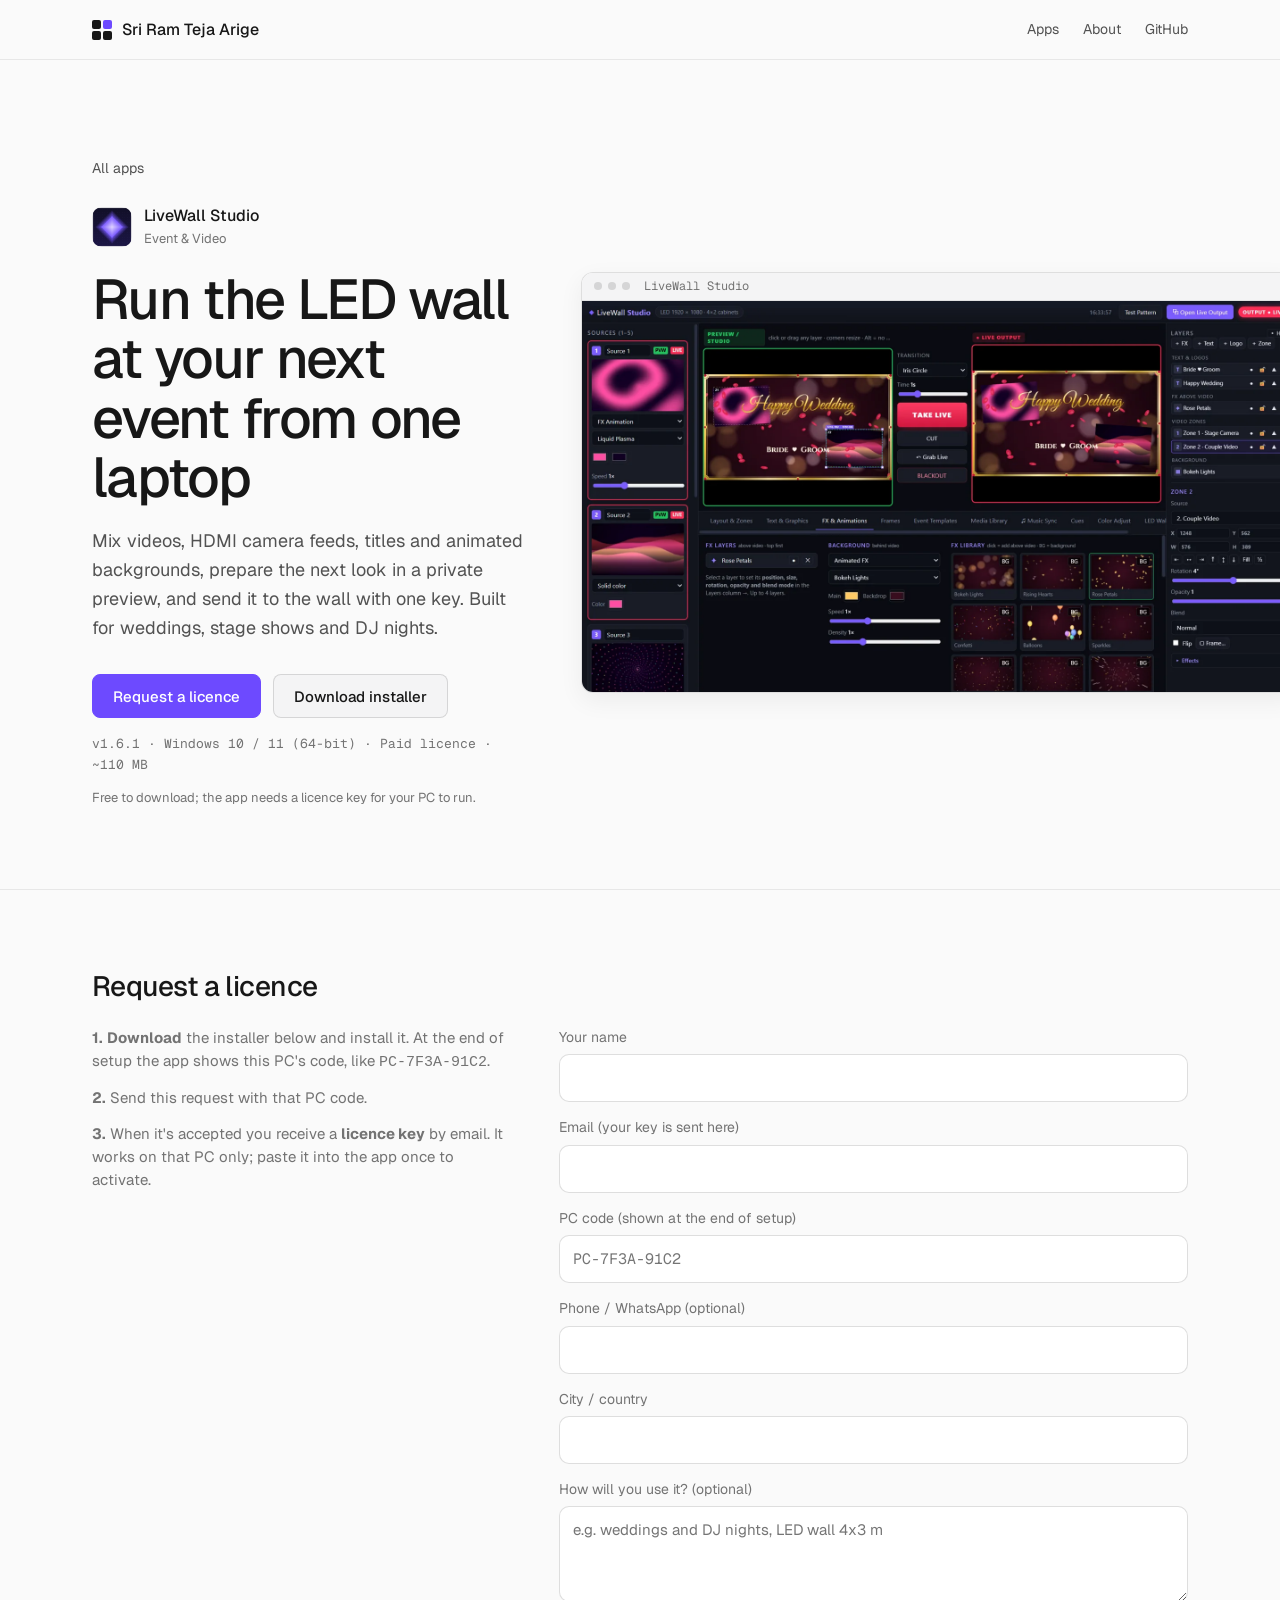
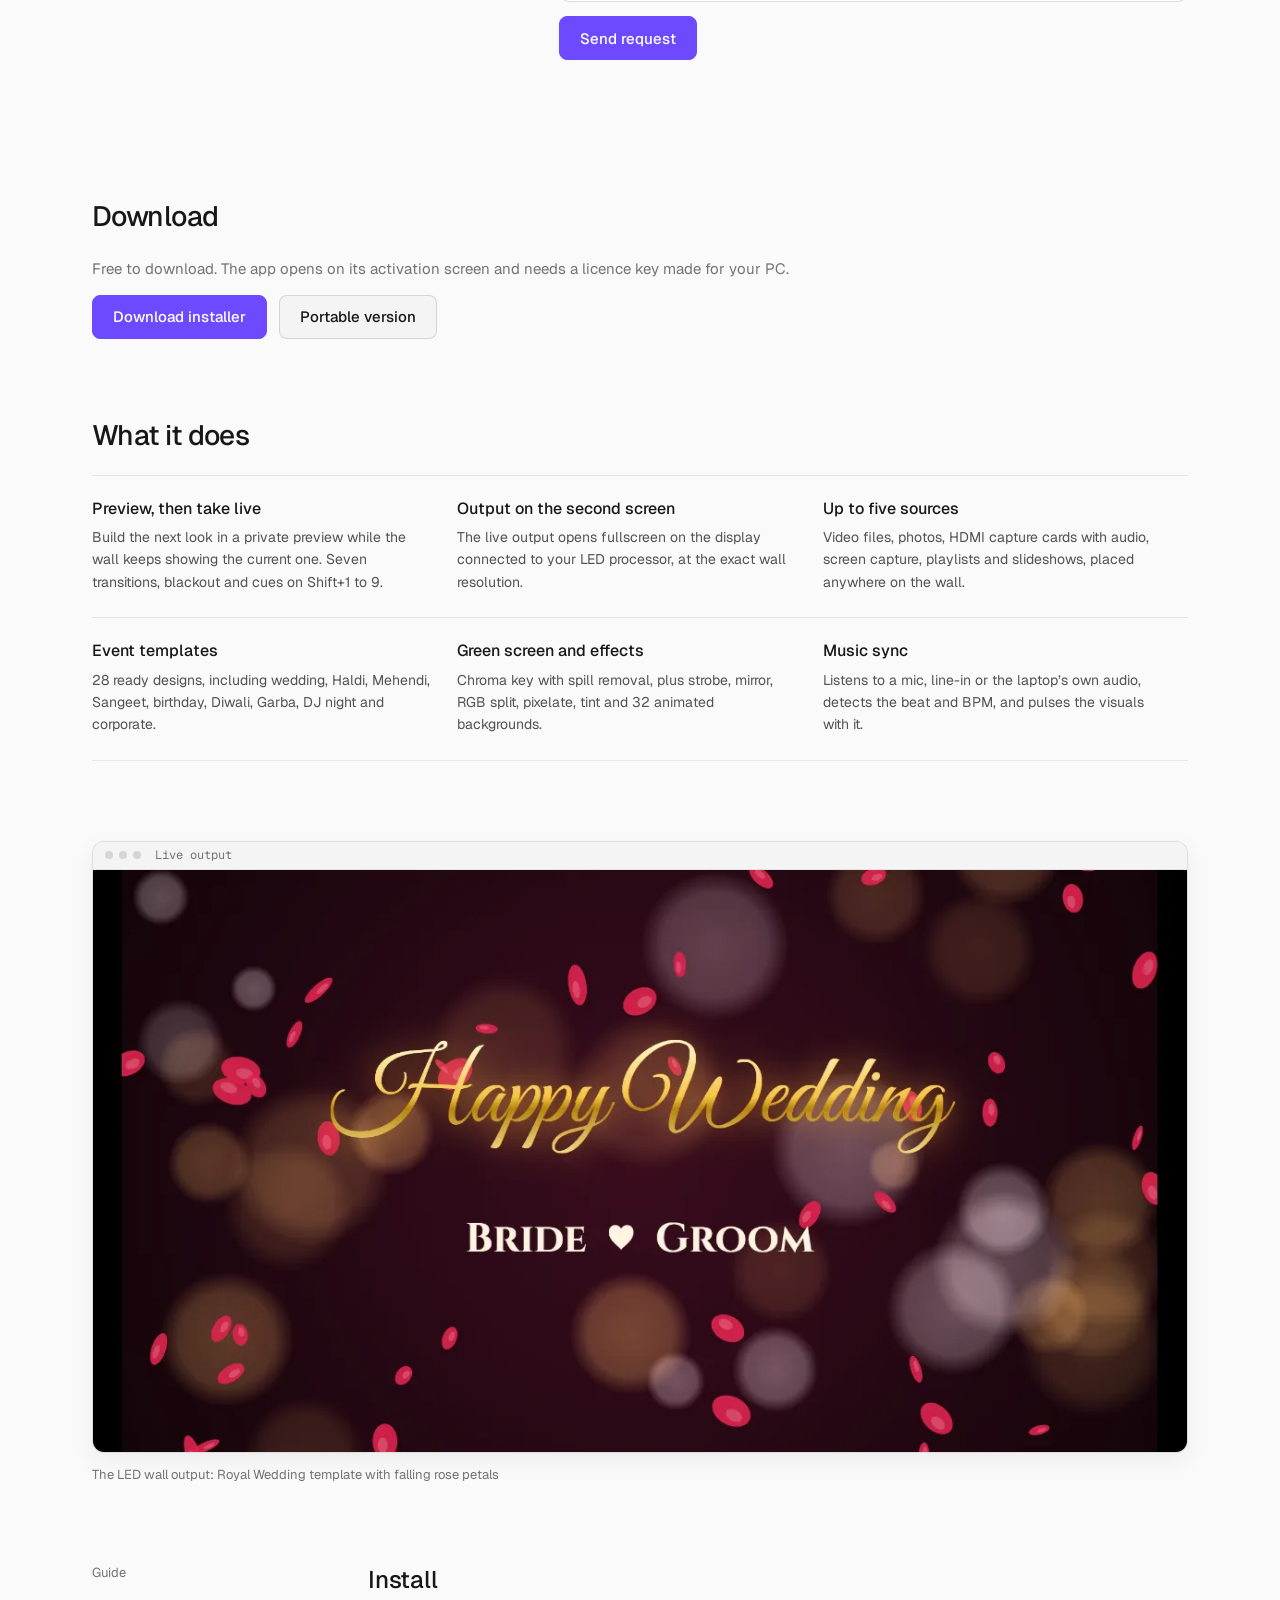
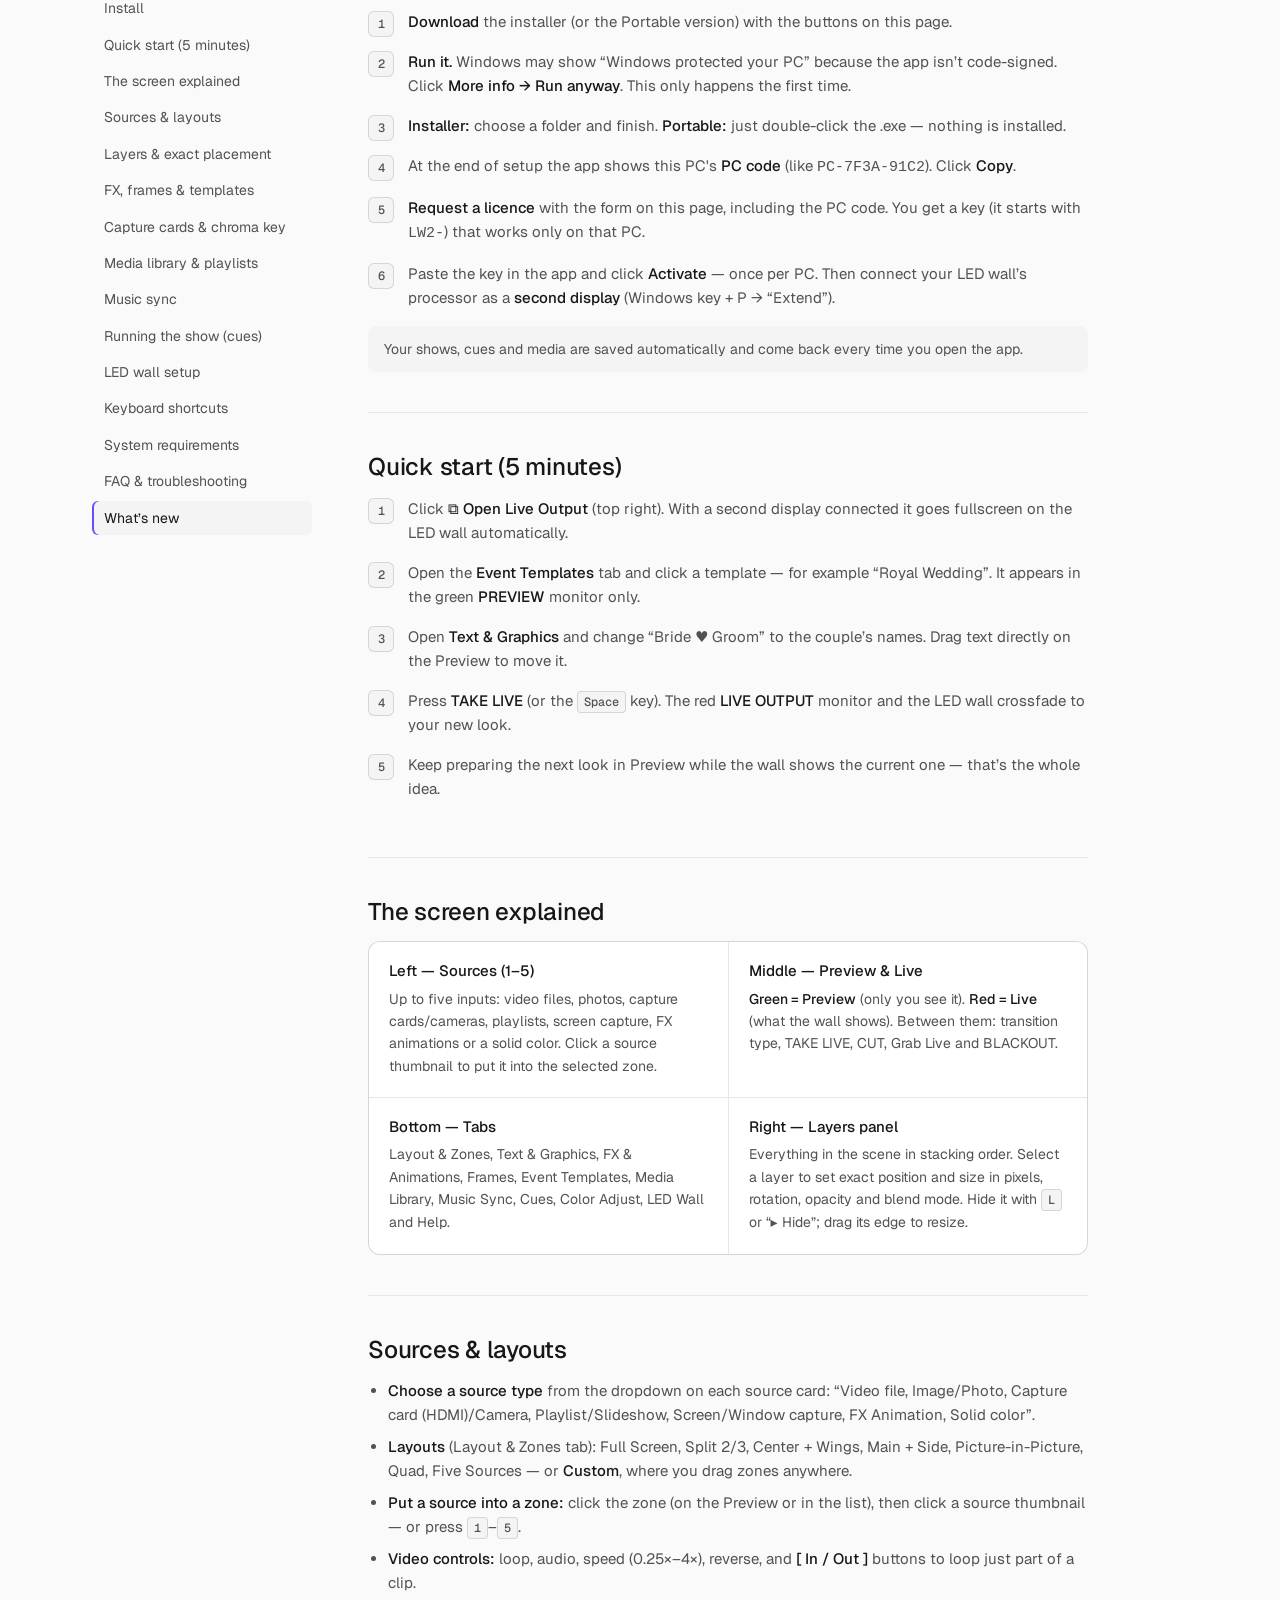
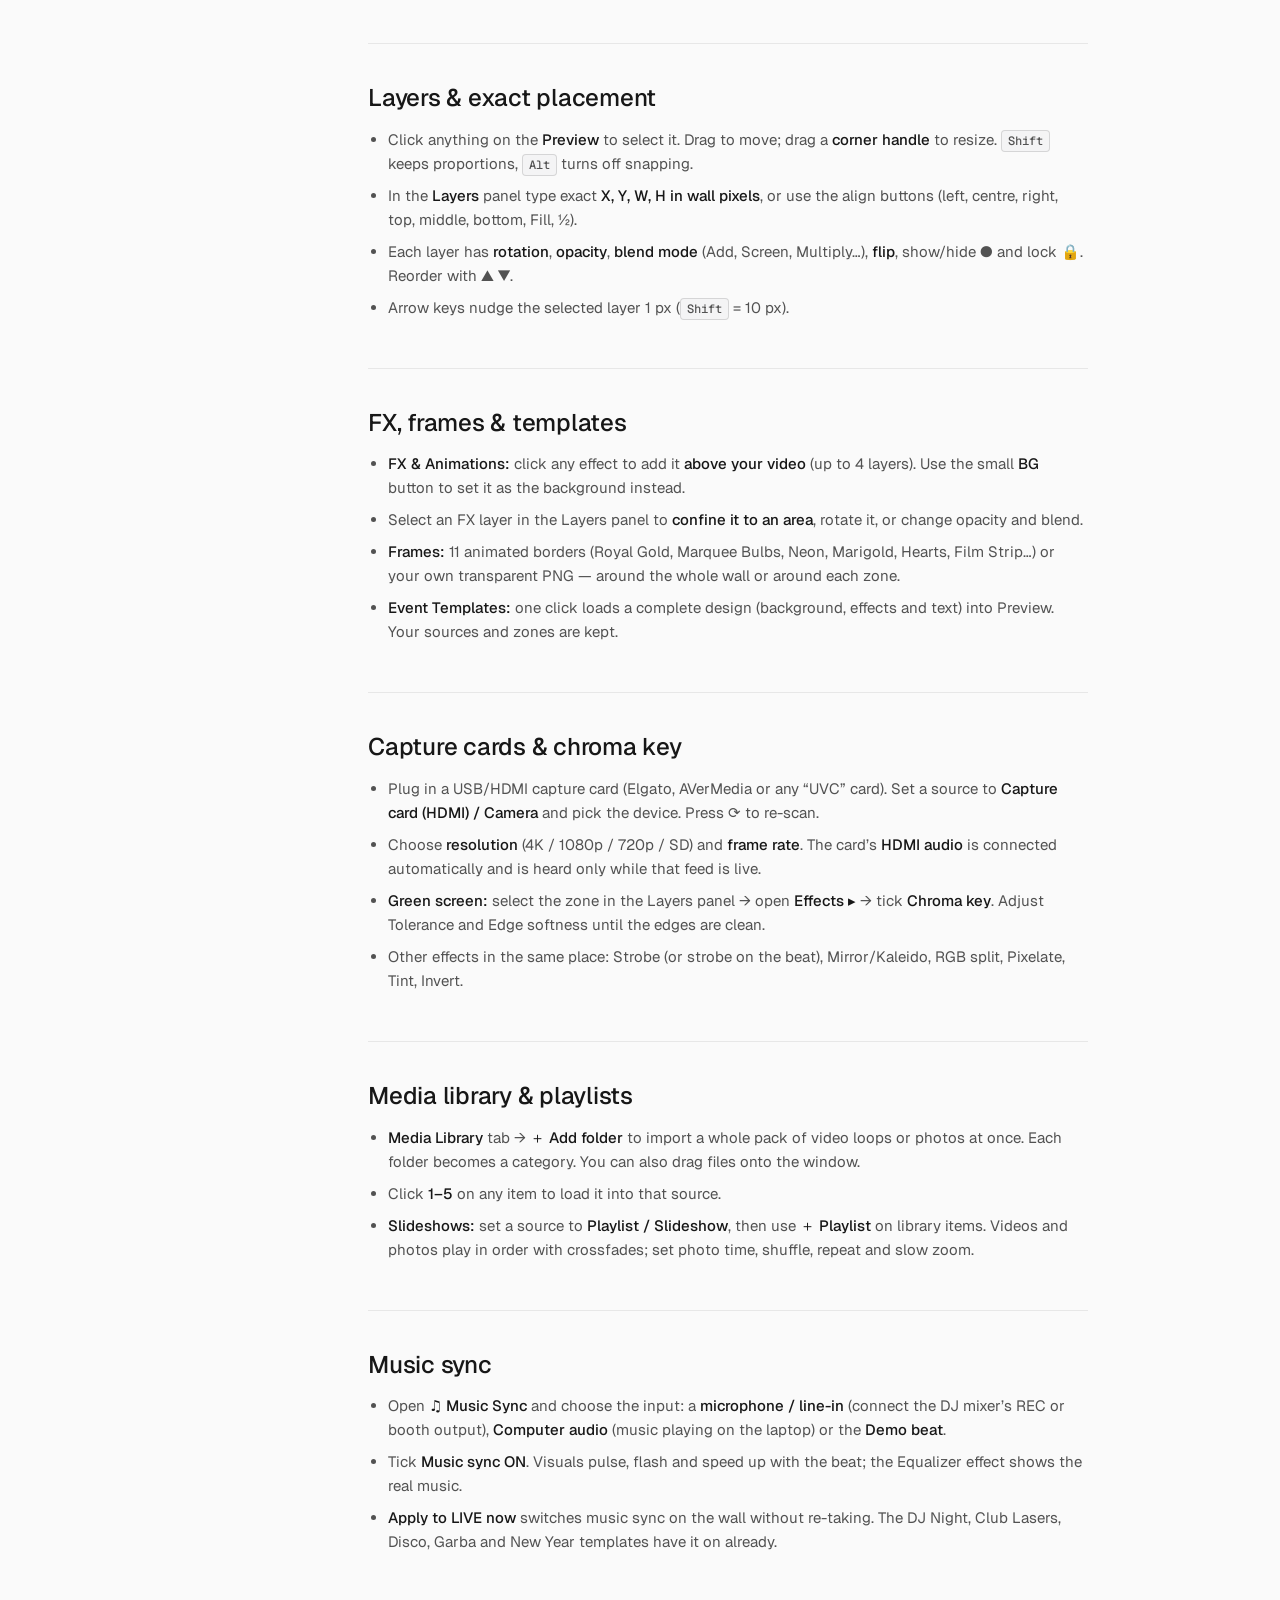
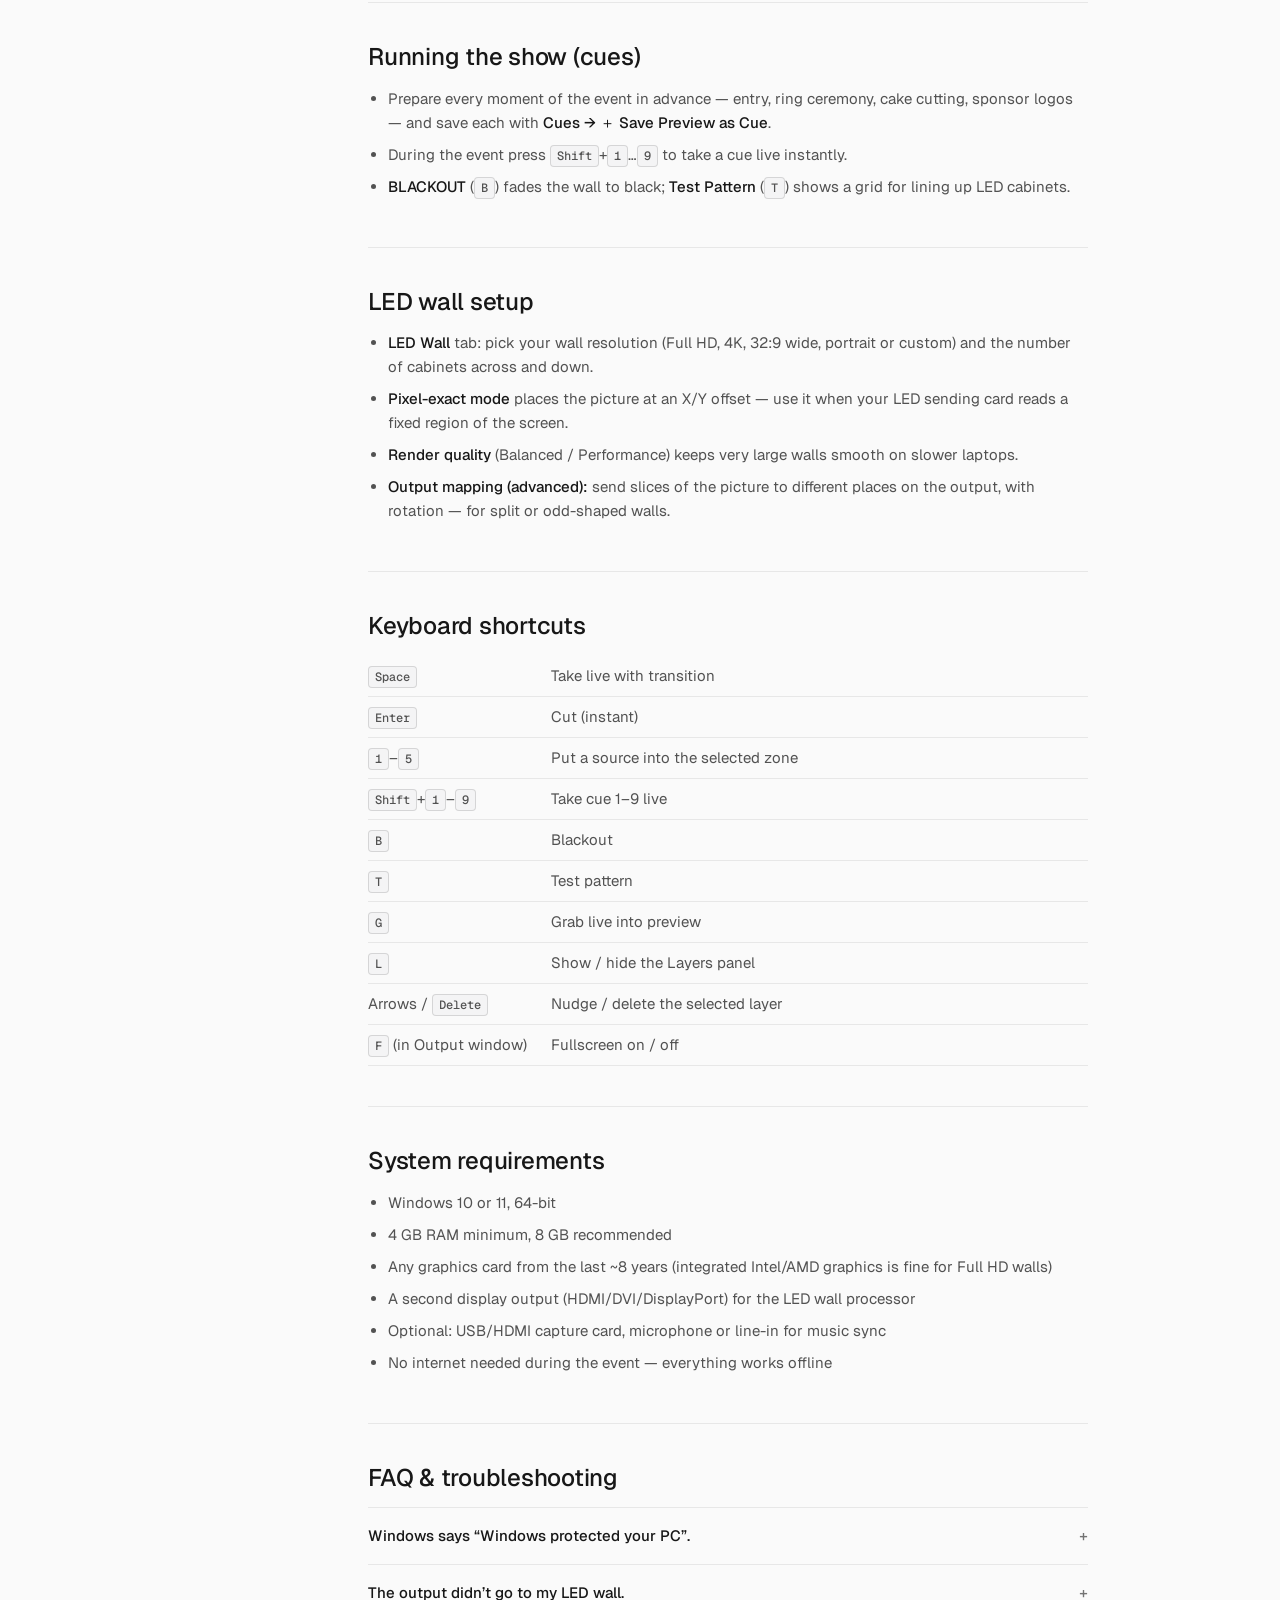
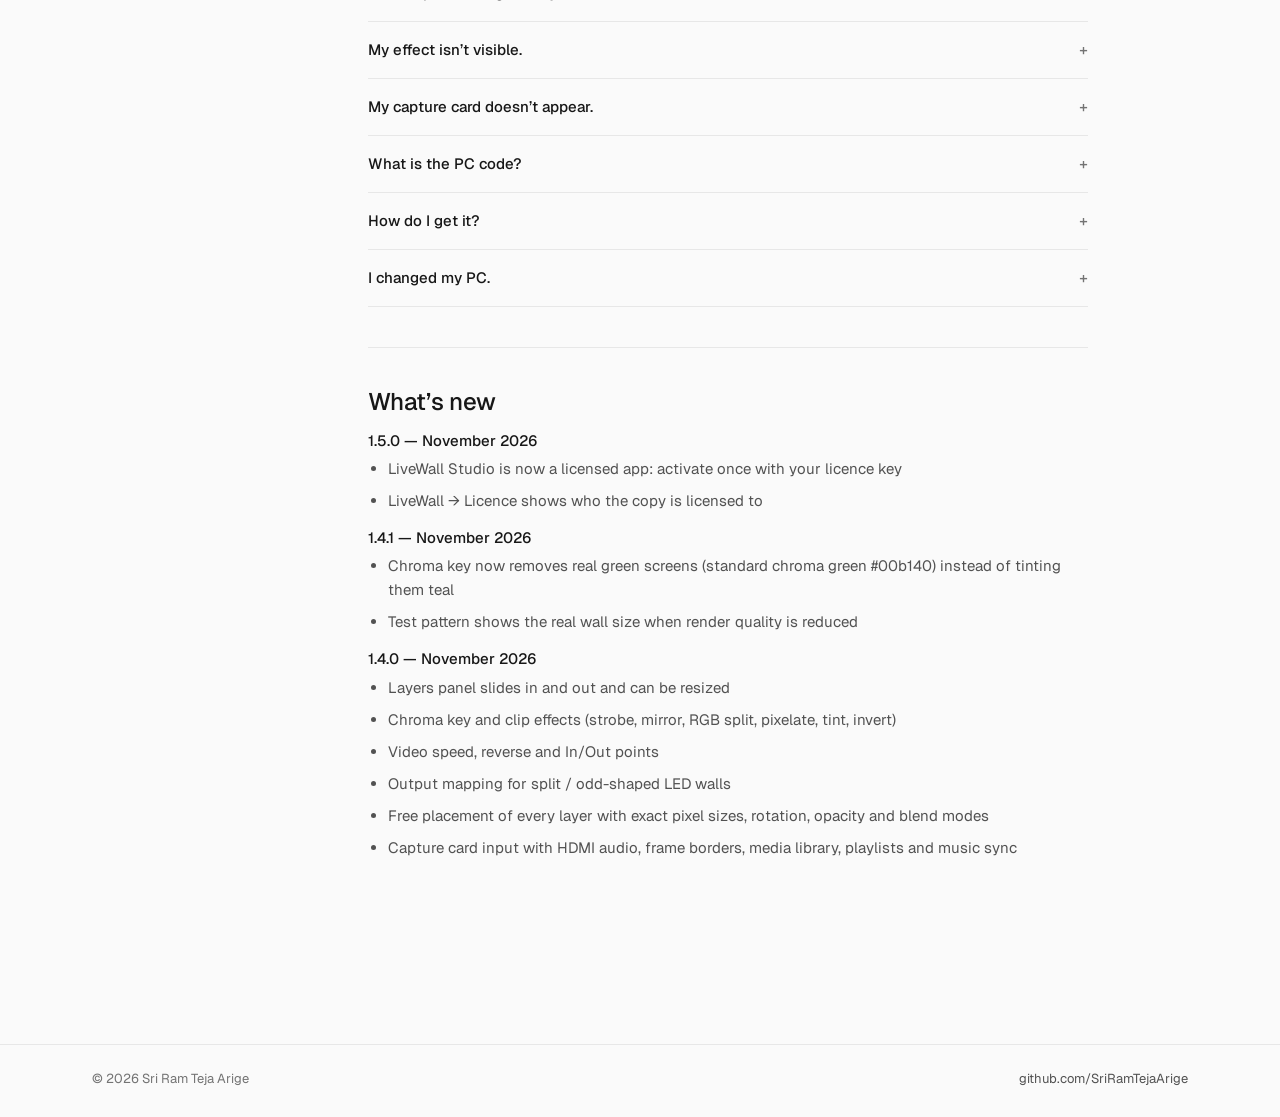
==== commit 064cf98e: "LiveWall 1.6.1: download links always point to the latest release Co-Authored-By: Claude Opus 5.5 <n" ====
--- a/app.html
+++ b/app.html
@@ -1,23 +1,23 @@
-<!doctype html>
-<html lang="en">
-<head>
-  <meta charset="utf-8" />
-  <meta name="viewport" content="width=device-width, initial-scale=1" />
-  <title>App · Sri Ram Teja Arige</title>
-  <meta name="description" content="App details, licence and user guide." />
-  <link rel="icon" href="apps/livewall-studio/icon.png" />
-  <link rel="preconnect" href="https://fonts.googleapis.com" />
-  <link rel="preconnect" href="https://fonts.gstatic.com" crossorigin />
-  <link rel="stylesheet" href="https://fonts.googleapis.com/css2?family=Geist:wght@400;500;600&family=Geist+Mono:wght@400;500&display=swap" />
-  <link rel="stylesheet" href="assets/style.css" />
-</head>
-<body data-page="app">
-  <header id="site-header" class="site-header"></header>
-  <main id="app-main"><section class="wrap"><p class="loading">Loading</p></section></main>
-  <footer id="site-footer" class="site-footer"></footer>
-  <div id="lightbox" class="lightbox" hidden><img alt="" /></div>
-
-  <script src="apps/apps.js"></script>
-  <script src="assets/site.js"></script>
-</body>
-</html>
+<!doctype html>
+<html lang="en">
+<head>
+  <meta charset="utf-8" />
+  <meta name="viewport" content="width=device-width, initial-scale=1" />
+  <title>App · Sri Ram Teja Arige</title>
+  <meta name="description" content="App details, licence and user guide." />
+  <link rel="icon" href="apps/livewall-studio/icon.png" />
+  <link rel="preconnect" href="https://fonts.googleapis.com" />
+  <link rel="preconnect" href="https://fonts.gstatic.com" crossorigin />
+  <link rel="stylesheet" href="https://fonts.googleapis.com/css2?family=Geist:wght@400;500;600&family=Geist+Mono:wght@400;500&display=swap" />
+  <link rel="stylesheet" href="assets/style.css?v=20261125a" />
+</head>
+<body data-page="app">
+  <header id="site-header" class="site-header"></header>
+  <main id="app-main"><section class="wrap"><p class="loading">Loading</p></section></main>
+  <footer id="site-footer" class="site-footer"></footer>
+  <div id="lightbox" class="lightbox" hidden><img alt="" /></div>
+
+  <script src="apps/apps.js?v=20261125a"></script>
+  <script src="assets/site.js?v=20261125a"></script>
+</body>
+</html>
--- a/assets/style.css
+++ b/assets/style.css
@@ -148,7 +148,8 @@
 .shot img { cursor: zoom-in; }
 
 .docs { display: grid; grid-template-columns: 220px minmax(0, 1fr); gap: 56px; align-items: start; }
-.toc { position: sticky; top: 84px; display: flex; flex-direction: column; gap: 2px; max-height: calc(100vh - 104px); overflow: auto; }
+.toc { position: sticky; top: 84px; display: flex; flex-direction: column; gap: 2px; max-height: calc(100vh - 104px); overflow: auto; scrollbar-width: none; }
+.toc::-webkit-scrollbar { display: none; }
 .toc h4 { font-size: 13px; color: var(--muted); font-weight: 400; margin-bottom: 8px; }
 .toc a { display: block; padding: 6px 12px; border-radius: 6px; font-size: 14px; color: var(--text-2); transition: background-color 150ms var(--ease), color 150ms var(--ease); }
 .toc a:hover { background: var(--raised); color: var(--text); text-decoration: none; }
